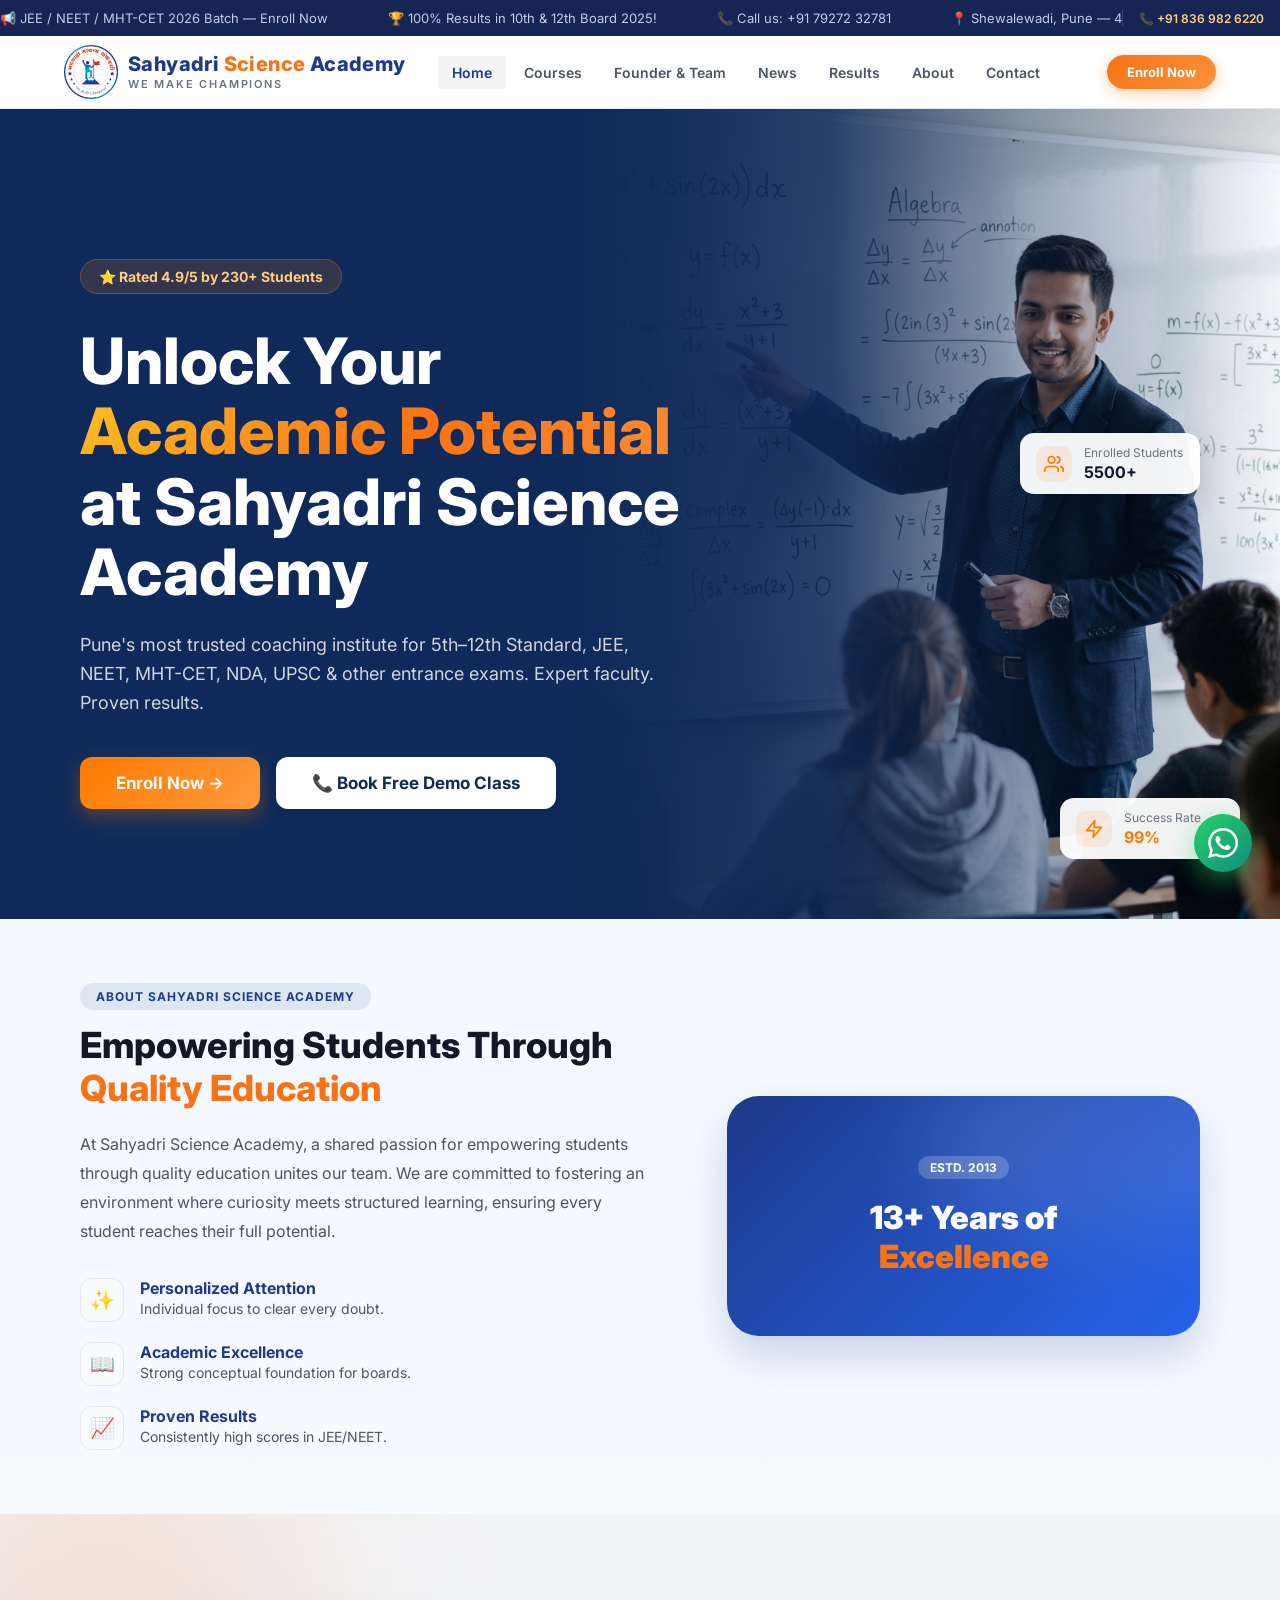
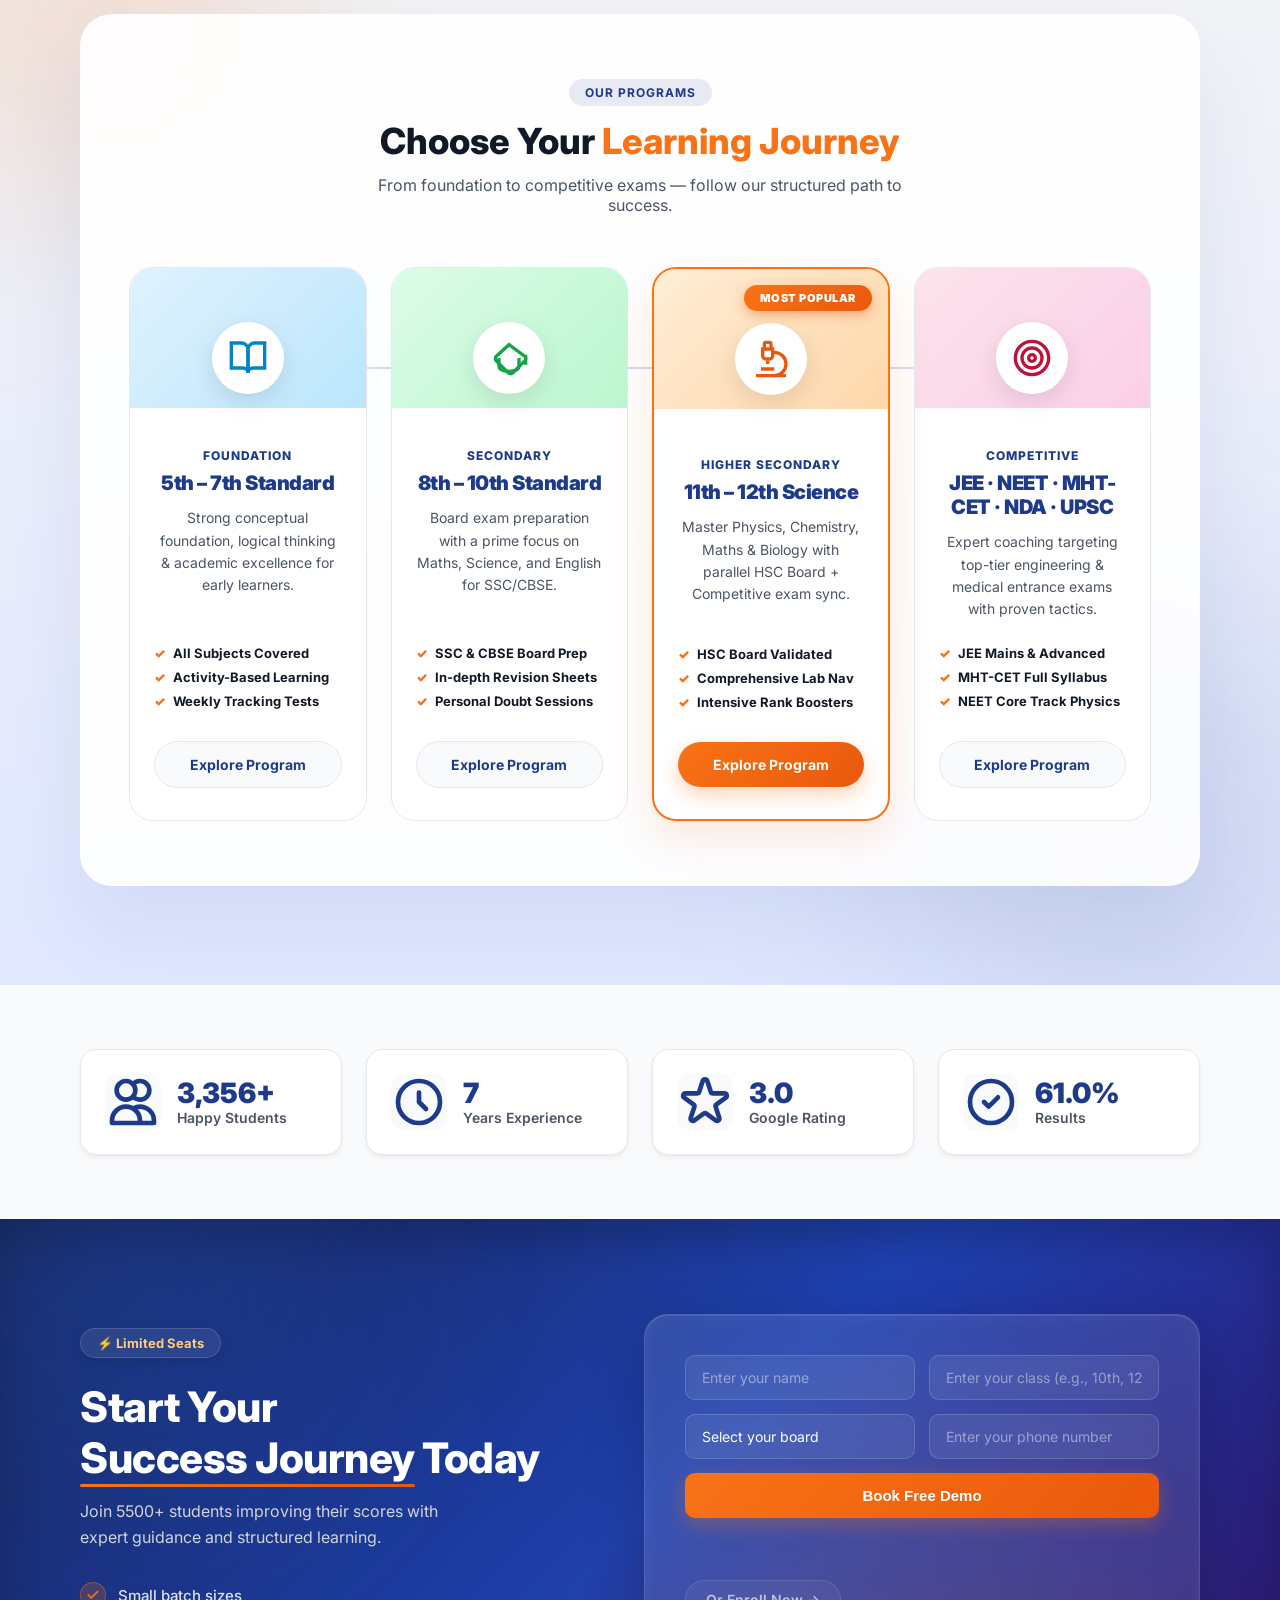
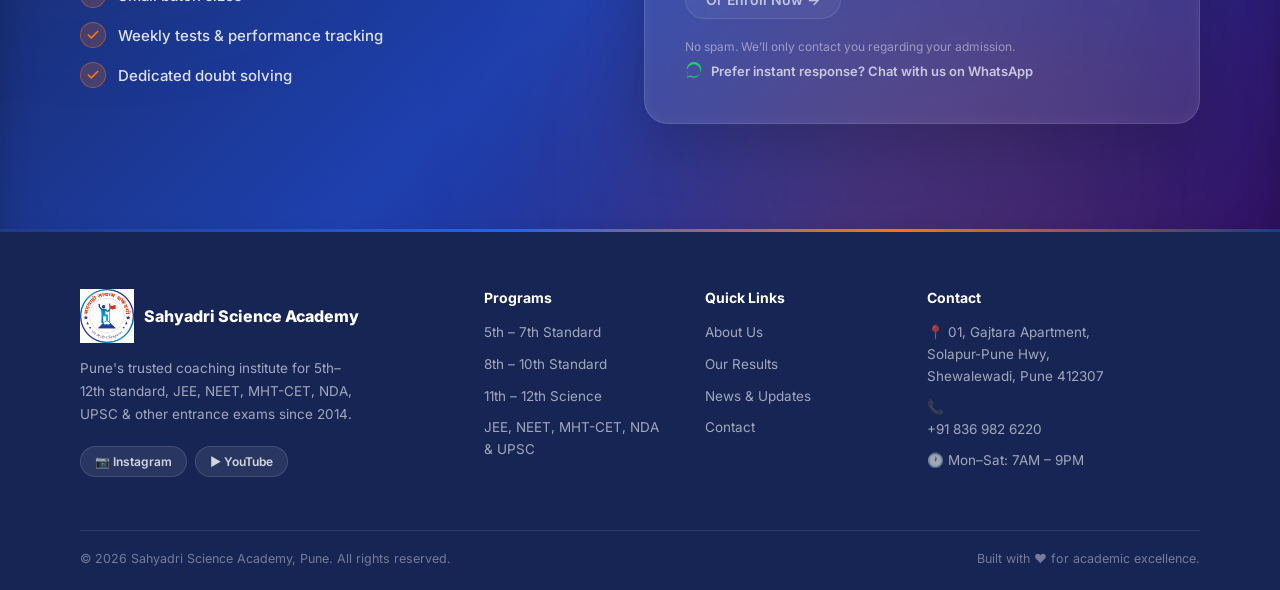
==== index.html @ 98c07fda "Add files via upload" ====
<!DOCTYPE html>
<html lang="en">

<head>
  <meta charset="UTF-8" />
  <meta name="viewport" content="width=device-width, initial-scale=1.0" />
  <title>Sahyadri Science Academy — Best Coaching in Pune | JEE, NEET, MHT-CET, NDA, UPSC</title>
  <meta name="description" content="Sahyadri Science Academy — Top-rated coaching institute in Shewalewadi & Uruli Kanchan, Pune for 5th–12th standard, JEE, NEET, MHT-CET, NDA, UPSC & other entrance exams." />
  <link rel="canonical" href="https://sahyadriscienceacademy.com/" />
  <!-- Open Graph -->
  <meta property="og:type" content="website" />
  <meta property="og:url" content="https://sahyadriscienceacademy.com/" />
  <meta property="og:title" content="Sahyadri Science Academy — Best Coaching in Pune | JEE, NEET, MHT-CET" />
  <meta property="og:description" content="Top-rated coaching institute in Pune for 5th–12th, JEE, NEET, MHT-CET, NDA & UPSC. 5500+ students mentored. 100% board results." />
  <meta property="og:image" content="https://sahyadriscienceacademy.com/assets/sahyadri-logo.png" />
  <meta property="og:site_name" content="Sahyadri Science Academy" />
  <meta property="og:locale" content="en_IN" />
  <!-- Twitter Card -->
  <meta name="twitter:card" content="summary_large_image" />
  <meta name="twitter:title" content="Sahyadri Science Academy — Best Coaching in Pune" />
  <meta name="twitter:description" content="Top-rated coaching institute in Pune for JEE, NEET, MHT-CET, NDA & UPSC. 5500+ students mentored." />
  <meta name="twitter:image" content="https://sahyadriscienceacademy.com/assets/sahyadri-logo.png" />
  <!-- Extra SEO -->
  <meta name="keywords" content="coaching classes Pune, JEE coaching Pune, NEET coaching Pune, MHT-CET coaching, science tuition Uruli Kanchan, coaching Shewalewadi, 11th 12th science coaching Pune, Sahyadri Science Academy" />
  <meta name="author" content="Sahyadri Science Academy" />
  <meta name="robots" content="index, follow" />
  <meta name="geo.region" content="IN-MH" />
  <meta name="geo.placename" content="Pune, Maharashtra" />
  <!-- Schema.org JSON-LD -->
  <script type="application/ld+json">
  {
    "@context": "https://schema.org",
    "@type": "EducationalOrganization",
    "name": "Sahyadri Science Academy",
    "alternateName": "Sahyadri Classes",
    "url": "https://sahyadriscienceacademy.com",
    "logo": "https://sahyadriscienceacademy.com/assets/sahyadri-logo.png",
    "description": "Top-rated coaching institute in Pune for 5th–12th standard, JEE, NEET, MHT-CET, NDA, UPSC and other entrance exams. Established in 2014.",
    "foundingDate": "2014",
    "slogan": "We Make Champions",
    "telephone": "+918369826220",
    "email": "info@sahyadriscienceacademy.com",
    "sameAs": [],
    "address": [
      {
        "@type": "PostalAddress",
        "streetAddress": "First Floor, Bagade Imperial, Above Axis Bank, Ashram Road Chowk, Solapur-Pune Hwy",
        "addressLocality": "Uruli Kanchan",
        "addressRegion": "Maharashtra",
        "postalCode": "412202",
        "addressCountry": "IN"
      },
      {
        "@type": "PostalAddress",
        "streetAddress": "01, Gajtara Apartment, Shewalewadi Phata, Shewalewadi Road, Royal Bay Society",
        "addressLocality": "Shewalewadi, Pune",
        "addressRegion": "Maharashtra",
        "postalCode": "412307",
        "addressCountry": "IN"
      }
    ],
    "geo": {
      "@type": "GeoCoordinates",
      "latitude": "18.48",
      "longitude": "73.96"
    },
    "openingHoursSpecification": {
      "@type": "OpeningHoursSpecification",
      "dayOfWeek": ["Monday","Tuesday","Wednesday","Thursday","Friday","Saturday"],
      "opens": "07:00",
      "closes": "21:00"
    },
    "hasOfferCatalog": {
      "@type": "OfferCatalog",
      "name": "Coaching Programs",
      "itemListElement": [
        {"@type": "Offer", "itemOffered": {"@type": "Course", "name": "JEE Coaching", "description": "IIT-JEE Mains and Advanced preparation"}},
        {"@type": "Offer", "itemOffered": {"@type": "Course", "name": "NEET Coaching", "description": "NEET-UG preparation for medical entrance"}},
        {"@type": "Offer", "itemOffered": {"@type": "Course", "name": "MHT-CET Coaching", "description": "Maharashtra CET preparation"}},
        {"@type": "Offer", "itemOffered": {"@type": "Course", "name": "Foundation (5th-10th)", "description": "School foundation and board preparation"}}
      ]
    },
    "aggregateRating": {
      "@type": "AggregateRating",
      "ratingValue": "4.9",
      "reviewCount": "230",
      "bestRating": "5"
    }
  }
  </script>
  <link rel="preconnect" href="https://fonts.googleapis.com" />
  <link rel="preconnect" href="https://fonts.gstatic.com" crossorigin />
  <link
    href="https://fonts.googleapis.com/css2?family=Inter:wght@300;400;500;600;700;800;900&family=Poppins:wght@600;700;800;900&display=swap"
    rel="stylesheet" />
  <link rel="stylesheet" href="index.css" />

</head>

<body>

  <!-- ══════════════ TOP ANNOUNCEMENT STRIP ══════════════ -->
  <div class="top-strip">
    <div class="strip-ticker">
      <div class="ticker-track" id="tickerTrack">
        <span>🎉 New Batch Starting April 2026 — Limited Seats!</span>
        <span>📢 JEE, NEET, MHT-CET, NDA, UPSC & other entrance exams — Enroll Now</span>
        <span>🏆 100% Results in 10th & 12th Board 2025!</span>
        <span>📞 Call us: +91 836 982 6220</span>
        <span>📍 Shewalewadi, Pune — 412307</span>
        <span>⭐ Rated 4.9/5 by 230+ Students & Parents</span>
        <span>🎉 New Batch Starting April 2026 — Limited Seats!</span>
        <span>📢 JEE, NEET, MHT-CET, NDA, UPSC & other entrance exams — Enroll Now</span>
        <span>🏆 100% Results in 10th & 12th Board 2025!</span>
        <span>📞 Call us: +91 836 982 6220</span>
        <span>📍 Shewalewadi, Pune — 412307</span>
        <span>⭐ Rated 4.9/5 by 230+ Students & Parents</span>
      </div>
    </div>
    <div class="strip-right">
      <a href="tel:+918369826220">📞 +91 836 982 6220</a>
    </div>
  </div>

  <!-- ══════════════ NAVBAR ══════════════ -->
  <header class="navbar" id="navbar">
    <div class="nav-container">
      <a href="index.html" class="nav-logo">
        <img src="assets/sahyadri-logo.png" alt="Sahyadri Science Academy Logo" class="logo-img" />
        <div class="logo-text">
          <span class="logo-name">Sahyadri <span class="brand-accent">Science</span> Academy</span>
          <span class="logo-tagline">WE MAKE CHAMPIONS</span>
        </div>
      </a>

      <nav class="nav-links" id="navLinks">
        <a href="index.html" class="nav-link active">Home</a>
        <a href="course.html" class="nav-link">Courses</a>
        <a href="founder.html" class="nav-link">Founder &amp; Team</a>
        <a href="news.html" class="nav-link">News</a>
        <a href="results.html" class="nav-link">Results</a>
        <a href="about.html" class="nav-link">About</a>
        <a href="contact.html" class="nav-link">Contact</a>
      </nav>

      <div class="nav-actions">
        <!-- Removed login button -->
        <a href="#" onclick="openLeadPopup(event)" class="btn-enroll-nav">Enroll Now</a>
        <button class="hamburger" id="hamburger" onclick="toggleMobileMenu()">
          <span></span><span></span><span></span>
        </button>
      </div>
    </div>
  </header>

  <main id="home">

    <!-- ══════════════ HERO SECTION ══════════════ -->
    <section class="hero" id="hero">
      <!-- Background elements removed for performance -->
      
      <!-- Blended Background Image -->
      <img src="assets/sahyadri_hero_v2.png" alt="Sahyadri Science Academy Classroom" class="hero-img-node" fetchpriority="high" />

      <div class="hero-content">
        <div class="hero-badge animate-fade-up">⭐ Rated 4.9/5 by 230+ Students</div>
        <h1 class="hero-title animate-fade-up delay-1">
          Unlock Your <span class="highlight">Academic Potential</span> at Sahyadri Science Academy
        </h1>
        <p class="hero-subtitle animate-fade-up delay-2">
          Pune's most trusted coaching institute for 5th–12th Standard, JEE, NEET, MHT-CET, NDA, UPSC & other entrance exams. Expert faculty. Proven results.
        </p>
        <div class="hero-actions animate-fade-up delay-3">
          <a href="#" onclick="openLeadPopup(event)" class="btn-primary">Enroll Now →</a>
          <a href="contact.html" class="btn-secondary">📞 Book Free Demo Class</a>
        </div>
      </div>

      <!-- Floating Stats Cards -->
      <div class="card card-top">
        <div class="icon">
          <svg xmlns="http://www.w3.org/2000/svg" width="20" height="20" viewBox="0 0 24 24" fill="none" stroke="currentColor" stroke-width="2" stroke-linecap="round" stroke-linejoin="round"><path d="M17 21v-2a4 4 0 0 0-4-4H5a4 4 0 0 0-4 4v2"></path><circle cx="9" cy="7" r="4"></circle><path d="M23 21v-2a4 4 0 0 0-3-3.87"></path><path d="M16 3.13a4 4 0 0 1 0 7.75"></path></svg>
        </div>
        <div class="card-info">
          <span class="label">Enrolled Students</span>
          <strong class="value">5500+</strong>
        </div>
      </div>
      <div class="card card-bottom">
        <div class="icon">
          <svg xmlns="http://www.w3.org/2000/svg" width="20" height="20" viewBox="0 0 24 24" fill="none" stroke="currentColor" stroke-width="2" stroke-linecap="round" stroke-linejoin="round"><polygon points="13 2 3 14 12 14 11 22 21 10 12 10 13 2"></polygon></svg>
        </div>
        <div class="card-info">
          <span class="label">Success Rate</span>
          <strong class="value highlight">99%</strong>
        </div>
      </div>
    </section>

    <!-- ══════════════ ABOUT SECTION ══════════════ -->
    <section class="section about-intro">
      <div class="container">
        <div class="about-layout">
          <div class="about-content">
            <div class="section-tag" style="background: rgba(30,58,138,0.1); color: var(--navy);">About Sahyadri Science
              Academy</div>
            <h2 class="section-title" style="text-align: left; margin: 0 0 20px;">Empowering Students Through <span
                class="highlight">Quality Education</span></h2>
            <p class="about-p">At Sahyadri Science Academy, a shared passion for empowering students through quality
              education unites our team. We are committed to fostering an environment where curiosity meets structured
              learning, ensuring every student reaches their full potential.</p>

            <div class="about-highlights-grid">
              <div class="ah-item">
                <div class="ah-icon">✨</div>
                <div class="ah-text">
                  <strong>Personalized Attention</strong>
                  <p>Individual focus to clear every doubt.</p>
                </div>
              </div>
              <div class="ah-item">
                <div class="ah-icon">📖</div>
                <div class="ah-text">
                  <strong>Academic Excellence</strong>
                  <p>Strong conceptual foundation for boards.</p>
                </div>
              </div>
              <div class="ah-item">
                <div class="ah-icon">📈</div>
                <div class="ah-text">
                  <strong>Proven Results</strong>
                  <p>Consistently high scores in JEE/NEET.</p>
                </div>
              </div>
            </div>
          </div>
          <div class="about-visual-box">
            <div class="visual-deco">
              <span class="v-tag">ESTD. 2013</span>
              <div class="v-main">13+ Years of <span>Excellence</span></div>
            </div>
          </div>
        </div>
      </div>
    </section>

    <!-- ══════════════ COURSE CATEGORIES ══════════════ -->
    <section class="section categories-section" id="courses">
      <div class="container">
        <div class="glass-container">
          <div class="section-header">
            <div class="section-tag" style="background: rgba(30,58,138,0.1); color: var(--navy);">Our Programs</div>
            <h2 class="section-title">Choose Your <span class="highlight">Learning Journey</span></h2>
            <p class="section-sub">From foundation to competitive exams — follow our structured path to success.</p>
          </div>
          <div class="categories-grid">

            <div class="cat-card animate-fade-up" id="primary">
              <div class="cat-visual cat-v-1">
                <div class="cat-icon-lg"><svg viewBox="0 0 24 24" fill="none" stroke="currentColor" stroke-width="2">
                    <path d="M2 3h6a4 4 0 0 1 4 4v14a3 3 0 0 0-3-3H2z" />
                    <path d="M22 3h-6a4 4 0 0 0-4 4v14a3 3 0 0 1 3-3h7z" />
                  </svg></div>
              </div>
              <div class="cat-content">
                <div class="cat-label">Foundation</div>
                <h3>5th – 7th Standard</h3>
                <p>Strong conceptual foundation, logical thinking & academic excellence for early learners.</p>
                <ul class="cat-highlights">
                  <li>All Subjects Covered</li>
                  <li>Activity-Based Learning</li>
                  <li>Weekly Tracking Tests</li>
                </ul>
                <a href="course.html" class="cat-btn">Explore Program</a>
              </div>
            </div>

            <div class="cat-card animate-fade-up" id="secondary" style="animation-delay: 0.1s;">
              <div class="cat-visual cat-v-2">
                <div class="cat-icon-lg"><svg viewBox="0 0 24 24" fill="none" stroke="currentColor" stroke-width="2">
                    <path
                      d="M21.42 10.922a2 2 0 0 1-.01 2.833l-7.1 7.1a2 2 0 0 1-2.827 0l-7.1-7.1a2 2 0 0 1-.01-2.833L12 4z" />
                    <path d="M22 10v6" />
                    <path d="M6 12v5c0 2 2 3 6 3s6-1 6-3v-5" />
                  </svg></div>
              </div>
              <div class="cat-content">
                <div class="cat-label">Secondary</div>
                <h3>8th – 10th Standard</h3>
                <p>Board exam preparation with a prime focus on Maths, Science, and English for SSC/CBSE.</p>
                <ul class="cat-highlights">
                  <li>SSC & CBSE Board Prep</li>
                  <li>In-depth Revision Sheets</li>
                  <li>Personal Doubt Sessions</li>
                </ul>
                <a href="course.html" class="cat-btn">Explore Program</a>
              </div>
            </div>

            <div class="cat-card featured animate-fade-up" id="hsc" style="animation-delay: 0.2s;">
              <div class="cat-popular-badge">Most Popular</div>
              <div class="cat-visual cat-v-3">
                <div class="cat-icon-lg"><svg viewBox="0 0 24 24" fill="none" stroke="currentColor" stroke-width="2">
                    <path d="M6 18h8" />
                    <path d="M3 22h18" />
                    <path d="M14 22a7 7 0 1 0 0-14h-1" />
                    <path d="M9 14h2" />
                    <path d="M9 12a2 2 0 0 1-2-2V6h6v4a2 2 0 0 1-2 2Z" />
                    <path d="M12 6V3a1 1 0 0 0-1-1H9a1 1 0 0 0-1 1v3" />
                  </svg></div>
              </div>
              <div class="cat-content">
                <div class="cat-label">Higher Secondary</div>
                <h3>11th – 12th Science</h3>
                <p>Master Physics, Chemistry, Maths & Biology with parallel HSC Board + Competitive exam sync.</p>
                <ul class="cat-highlights">
                  <li>HSC Board Validated</li>
                  <li>Comprehensive Lab Nav</li>
                  <li>Intensive Rank Boosters</li>
                </ul>
                <a href="course.html" class="cat-btn">Explore Program</a>
              </div>
            </div>

            <div class="cat-card competitive animate-fade-up" id="competitive" style="animation-delay: 0.3s;">
              <div class="cat-visual cat-v-4">
                <div class="cat-icon-lg"><svg viewBox="0 0 24 24" fill="none" stroke="currentColor" stroke-width="2">
                    <circle cx="12" cy="12" r="10" />
                    <circle cx="12" cy="12" r="6" />
                    <circle cx="12" cy="12" r="2" />
                  </svg></div>
              </div>
              <div class="cat-content">
                <div class="cat-label">Competitive</div>
                <h3>JEE · NEET · MHT-CET · NDA · UPSC</h3>
                <p>Expert coaching targeting top-tier engineering & medical entrance exams with proven tactics.</p>
                <ul class="cat-highlights">
                  <li>JEE Mains & Advanced</li>
                  <li>MHT-CET Full Syllabus</li>
                  <li>NEET Core Track Physics</li>
                </ul>
                <a href="course.html" class="cat-btn">Explore Program</a>
              </div>
            </div>

          </div>
        </div>
      </div>
    </section>

    <!-- ══════════════ STATS BANNER ══════════════ -->
    <section class="stats-banner section">
      <div class="container">
        <div class="stats-grid">
          <div class="stat-card">
            <div class="stat-icon"><svg class="w-8 h-8" fill="none" stroke="currentColor" viewBox="0 0 24 24"
                xmlns="http://www.w3.org/2000/svg">
                <path stroke-linecap="round" stroke-linejoin="round" stroke-width="2"
                  d="M12 4.354a4 4 0 110 5.292M15 21H3v-1a6 6 0 0112 0v1zm0 0h6v-1a6 6 0 00-9-5.197M13 7a4 4 0 11-8 0 4 4 0 018 0z">
                </path>
              </svg></div>
            <div class="stat-info">
              <div class="stat-num" data-target="5500" data-suffix="+">5,500+</div>
              <div class="stat-lbl">Happy Students</div>
            </div>
          </div>
          <div class="stat-card">
            <div class="stat-icon"><svg class="w-8 h-8" fill="none" stroke="currentColor" viewBox="0 0 24 24"
                xmlns="http://www.w3.org/2000/svg">
                <path stroke-linecap="round" stroke-linejoin="round" stroke-width="2"
                  d="M12 8v4l3 3m6-3a9 9 0 11-18 0 9 9 0 0118 0z"></path>
              </svg></div>
            <div class="stat-info">
              <div class="stat-num" data-target="13">13</div>
              <div class="stat-lbl">Years Experience</div>
            </div>
          </div>
          <div class="stat-card">
            <div class="stat-icon"><svg class="w-8 h-8" fill="none" stroke="currentColor" viewBox="0 0 24 24"
                xmlns="http://www.w3.org/2000/svg">
                <path stroke-linecap="round" stroke-linejoin="round" stroke-width="2"
                  d="M11.049 2.927c.3-.921 1.603-.921 1.902 0l1.519 4.674a1 1 0 00.95.69h4.915c.969 0 1.371 1.24.588 1.81l-3.976 2.888a1 1 0 00-.363 1.118l1.518 4.674c.3.922-.755 1.688-1.538 1.118l-3.976-2.888a1 1 0 00-1.176 0l-3.976 2.888c-.783.57-1.838-.197-1.538-1.118l1.518-4.674a1 1 0 00-.363-1.118l-3.976-2.888c-.784-.57-.38-1.81.588-1.81h4.914a1 1 0 00.951-.69l1.519-4.674z">
                </path>
              </svg></div>
            <div class="stat-info">
              <div class="stat-num" data-target="4.9">4.9</div>
              <div class="stat-lbl">Google Rating</div>
            </div>
          </div>
          <div class="stat-card">
            <div class="stat-icon"><svg class="w-8 h-8" fill="none" stroke="currentColor" viewBox="0 0 24 24"
                xmlns="http://www.w3.org/2000/svg">
                <path stroke-linecap="round" stroke-linejoin="round" stroke-width="2"
                  d="M9 12l2 2 4-4m6 2a9 9 0 11-18 0 9 9 0 0118 0z"></path>
              </svg></div>
            <div class="stat-info">
              <div class="stat-num" data-target="99.9" data-suffix="%">99.9%</div>
              <div class="stat-lbl">Results</div>
            </div>
          </div>
        </div>
      </div>
    </section>






    <!-- ══════ FINAL CTA ══════ -->
    <section class="cta-section" id="cta-enroll">
      <div class="cta-blobs">
        <div class="cta-blob cta-blob-1"></div>
        <div class="cta-blob cta-blob-2"></div>
      </div>
      <div class="cta-noise"></div>
      <div class="container">
        <div class="cta-split">

          <!-- LEFT COLUMN -->
          <div class="cta-left">
            <div class="cta-urgency">⚡ Limited Seats </div>
            <h2 class="cta-title">Start Your <span class="signature-underline">Success Journey</span> Today</h2>
            <p class="cta-sub">Join 5500+ students improving their scores with expert guidance and structured learning.
            </p>

            <ul class="cta-bullets">
              <li>
                <div class="cta-bullet-icon">
                  <svg viewBox="0 0 24 24" fill="none" stroke="currentColor" stroke-width="3" stroke-linecap="round"
                    stroke-linejoin="round">
                    <polyline points="20 6 9 17 4 12"></polyline>
                  </svg>
                </div>
                Small batch sizes
              </li>
              <li>
                <div class="cta-bullet-icon">
                  <svg viewBox="0 0 24 24" fill="none" stroke="currentColor" stroke-width="3" stroke-linecap="round"
                    stroke-linejoin="round">
                    <polyline points="20 6 9 17 4 12"></polyline>
                  </svg>
                </div>
                Weekly tests & performance tracking
              </li>
              <li>
                <div class="cta-bullet-icon">
                  <svg viewBox="0 0 24 24" fill="none" stroke="currentColor" stroke-width="3" stroke-linecap="round"
                    stroke-linejoin="round">
                    <polyline points="20 6 9 17 4 12"></polyline>
                  </svg>
                </div>
                Dedicated doubt solving
              </li>
            </ul>
          </div>

          <!-- RIGHT COLUMN -->
          <div class="cta-right">
            <div class="cta-form-card">
              <form class="cta-form" id="ctaForm">
                <div class="cta-form-grid">
                  <input type="text" id="ctaName" class="cta-input" placeholder="Enter your name" required />
                  <input type="text" id="ctaClass" class="cta-input" placeholder="Enter your class (e.g., 10th, 12th)"
                    required />
                  <select id="ctaBoard" class="cta-input cta-select" required>
                    <option value="" disabled selected>Select your board</option>
                    <option value="SSC">SSC (State Board)</option>
                    <option value="CBSE">CBSE</option>
                    <option value="ICSE">ICSE</option>
                    <option value="HSC">HSC (State Board)</option>
                    <option value="Other">Other</option>
                  </select>
                  <input type="tel" id="ctaPhone" class="cta-input" placeholder="Enter your phone number" pattern="[0-9]{10}" maxlength="10" minlength="10" oninput="this.value = this.value.replace(/[^0-9]/g, '')" required />
                  <button type="submit" class="cta-btn">Book Free Demo</button>
                  <div id="ctaMessage" class="popup-message" style="grid-column: 1 / -1;"></div>
                </div>
              </form>

              <div class="cta-secondary">
                <a href="#" onclick="openLeadPopup(event)" class="btn-enroll-alt">Or Enroll Now &rarr;</a>
              </div>

              <div class="cta-trust">
                <p>No spam. We’ll only contact you regarding your admission.</p>
                <a href="https://wa.me/918369826220" target="_blank" rel="noopener" class="cta-wa">
                  <svg fill="currentColor" viewBox="0 0 24 24">
                    <path
                      d="M12.031 21.053c-1.636 0-3.237-.436-4.636-1.264l-5.15 1.348 1.38-5.016A8.995 8.995 0 1112.03 21.053zM7.228 18.06c1.464.869 3.125 1.328 4.803 1.328 5.333 0 9.67-4.337 9.67-9.67S17.364.048 12.031.048c-5.334 0-9.67 4.337-9.67 9.67 0 1.748.483 3.467 1.398 4.97L2.4 19.6l4.828-1.54z">
                    </path>
                  </svg>
                  Prefer instant response? Chat with us on WhatsApp
                </a>
              </div>
            </div>
          </div>

        </div>
      </div>
    </section>

  </main>

  <!-- ══════════════ FOOTER ══════════════ -->
  <footer class="footer">
    <div class="container">
      <div class="footer-grid">
        <div class="footer-brand">
          <div class="footer-logo">
            <img src="assets/sahyadri-logo.png" alt="Sahyadri Science Academy Logo" class="logo-img" />
            <span>Sahyadri Science Academy</span>
          </div>
          <p>Pune's trusted coaching institute for 5th–12th standard, JEE, NEET, MHT-CET, NDA, UPSC & other entrance
            exams since 2014.</p>
          <div class="social-links">
            <a href="https://www.instagram.com/sahyadri_science_academy_pune?utm_source=qr&igsh=MWV1azR0dThqZ2Rndw==" target="_blank" rel="noopener noreferrer" class="social-btn">📷 Instagram</a>
            <a href="https://youtube.com/@sahyadriclasses?si=gIN96G35bPlXyXGb" target="_blank" rel="noopener noreferrer" class="social-btn">▶️ YouTube</a>
          </div>
        </div>
        <div class="footer-col">
          <h4>Programs</h4>
          <a href="#primary">5th – 7th Standard</a>
          <a href="#secondary">8th – 10th Standard</a>
          <a href="#hsc">11th – 12th Science</a>
          <a href="#competitive">JEE, NEET, MHT-CET, NDA & UPSC</a>
        </div>
        <div class="footer-col">
          <h4>Quick Links</h4>
          <a href="about.html">About Us</a>
          <a href="results.html">Our Results</a>
          <a href="news.html">News & Updates</a>
          <a href="contact.html">Contact</a>
        </div>
        <div class="footer-col">
          <h4>Contact</h4>
          <p>📍 01, Gajtara Apartment,<br />Solapur-Pune Hwy,<br />Shewalewadi, Pune 412307</p>
          <p>📞 <a href="tel:+918369826220">+91 836 982 6220</a></p>
          <p>🕐 Mon–Sat: 7AM – 9PM</p>
        </div>
      </div>
      <div class="footer-bottom">
        <p>© 2026 Sahyadri Science Academy, Pune. All rights reserved.</p>
        <p>Built with ❤️ for academic excellence.</p>
      </div>
    </div>
  </footer>

  <script src="js/main.js"></script>

</body>

</html>
---- index.css ----
/* ════════════════════════════════════════════════
   SAHYADRI CLASSES — MAIN WEBSITE
   index.css — Full Design System
════════════════════════════════════════════════ */

*,
*::before,
*::after {
  box-sizing: border-box;
  margin: 0;
  padding: 0;
}

:root {
  --navy: #1E3A8A;
  --navy-dark: #172554;
  --navy-mid: #1E40AF;
  --blue: #2563EB;
  --blue-light: #3B82F6;
  --orange: #F97316;
  --orange-light: #FB923C;
  --orange-pale: #FFEDD5;
  --white: #ffffff;
  --off-white: #F9FAFB;
  --gray-light: #F3F4F6;
  --gray: #9CA3AF;
  --text: #111827;
  --text-muted: #4B5563;
  --border: #E5E7EB;
  --shadow-premium: 0 20px 50px -12px rgba(30, 58, 138, 0.08);
  --shadow-premium-lg: 0 40px 80px -20px rgba(30, 58, 138, 0.12);
  --radius-lg: 24px;
  --nav-h: 72px;
}

html, body {
  overflow-x: hidden;
  max-width: 100%;
  width: 100%;
  margin: 0;
  padding: 0;
}

html {
  scroll-behavior: smooth;
}

body {
  font-family: 'Inter', sans-serif;
  color: var(--text);
  background: linear-gradient(180deg, #F0F7FF 0%, #FFFFFF 100%);
  position: relative;
}

/* Background pattern removed for performance */

img {
  max-width: 100%;
}

a {
  text-decoration: none;
  color: inherit;
}

::-webkit-scrollbar {
  width: 6px;
}

::-webkit-scrollbar-track {
  background: var(--off-white);
}

::-webkit-scrollbar-thumb {
  background: var(--blue-light);
  border-radius: 99px;
}

/* ── CONTAINER ── */
.container {
  max-width: 1152px;
  margin: 0 auto;
  padding: 0 16px;
}

/* ── SECTIONS ── */
.section {
  padding: 64px 0;
  contain: paint; /* Isolate rendering for better scroll performance */
}

.section-header {
  text-align: center;
  margin-bottom: 52px;
}

.section-tag {
  display: inline-block;
  background: var(--orange-pale);
  color: var(--orange);
  font-size: 12px;
  font-weight: 700;
  letter-spacing: 1px;
  text-transform: uppercase;
  padding: 6px 16px;
  border-radius: 99px;
  margin-bottom: 14px;
}

.section-title {
  font-family: 'Inter', sans-serif;
  font-size: clamp(28px, 4vw, 36px);
  font-weight: 800;
  line-height: 1.2;
  color: var(--text);
  margin-bottom: 12px;
}

.section-sub {
  font-size: 16px;
  color: var(--text-muted);
  max-width: 560px;
  margin: 0 auto;
}

.highlight {
  color: var(--orange);
}

/* ── PREMIUM BACKGROUND UTILITIES ── */
.bg-hero {
  background: linear-gradient(135deg, #F0F7FF 0%, #FFFFFF 100%);
  position: relative;
  overflow: hidden;
}

.bg-white {
  background: var(--white);
}

.bg-grey {
  background: #f8fafc;
}

.bg-premium {
  background: linear-gradient(180deg, rgba(240, 247, 255, 0.5) 0%, #FFFFFF 100%);
}

.premium-card {
  background: var(--white);
  border-radius: var(--radius-lg);
  box-shadow: var(--shadow-premium);
  border: 1px solid rgba(0, 0, 0, 0.03);
  transition: all 0.4s cubic-bezier(0.165, 0.84, 0.44, 1);
}

.premium-card:hover {
  transform: translateY(-8px);
  box-shadow: var(--shadow-premium-lg);
  border-color: rgba(37, 99, 235, 0.1);
}

.abstract-blob {
  position: absolute;
  border-radius: 50%;
  filter: blur(80px);
  z-index: -1;
  opacity: 0.15;
}

/* ── BUTTONS ── */
.btn-primary {
  display: inline-flex;
  align-items: center;
  justify-content: center;
  background: var(--navy);
  color: var(--white);
  padding: 12px 24px;
  border-radius: 8px;
  font-weight: 600;
  font-size: 16px;
  transition: all 0.3s;
  box-shadow: var(--shadow-sm);
}

.btn-primary:hover {
  transform: translateY(-2px);
  box-shadow: var(--shadow-md);
  background: var(--navy-mid);
}

.btn-secondary {
  display: inline-flex;
  align-items: center;
  justify-content: center;
  background: var(--white);
  color: var(--navy);
  padding: 12px 24px;
  border: 1px solid var(--border);
  border-radius: 8px;
  font-weight: 600;
  font-size: 16px;
  transition: all 0.3s;
  box-shadow: var(--shadow-sm);
}

.btn-secondary:hover {
  background: var(--gray-light);
  transform: translateY(-2px);
  box-shadow: var(--shadow-md);
}

.center-btn {
  text-align: center;
  margin-top: 40px;
}

/* ════════════════════════════════════════════════
   TOP STRIP
════════════════════════════════════════════════ */
.top-strip {
  background: var(--navy-dark);
  color: #c5cae9;
  font-size: 13px;
  height: 36px;
  display: flex;
  align-items: center;
  overflow: hidden;
  position: relative;
}

.strip-ticker {
  flex: 1;
  overflow: hidden;
}

.ticker-track {
  display: inline-flex;
  gap: 60px;
  white-space: nowrap;
  animation: ticker 30s linear infinite;
  will-change: transform;
}

@keyframes ticker {
  0% { transform: translate3d(0, 0, 0); }
  100% { transform: translate3d(-50%, 0, 0); }
}

.strip-right {
  flex-shrink: 0;
  padding: 0 16px;
  border-left: 1px solid rgba(255, 255, 255, 0.15);
}

.strip-right a {
  color: #ffcc80;
  font-weight: 600;
  font-size: 12px;
}

/* ════════════════════════════════════════════════
   NAVBAR
════════════════════════════════════════════════ */
.navbar {
  position: sticky;
  top: 0;
  z-index: 999;
  background: var(--white);
  box-shadow: var(--shadow-sm);
  border-bottom: 1px solid var(--border);
  transition: all 0.3s;
}

.navbar.scrolled {
  box-shadow: var(--shadow-md);
  background: rgba(255, 255, 255, 0.98);
}

.nav-container {
  max-width: 1200px;
  margin: 0 auto;
  padding: 0 24px;
  height: var(--nav-h);
  display: flex;
  align-items: center;
  gap: 32px;
}

.nav-logo {
  display: flex;
  align-items: center;
  gap: 10px;
  flex-shrink: 0;
  transition: all 0.25s ease;
}

.nav-logo:hover {
  opacity: 0.95;
  transform: translateY(-1px);
}

.logo-img {
  height: 54px;
  width: auto;
  object-fit: contain;
}

.logo-mark {
  width: 44px;
  height: 44px;
  border-radius: 12px;
  background: linear-gradient(135deg, var(--navy), var(--blue));
  color: white;
  font-weight: 900;
  font-size: 16px;
  display: flex;
  align-items: center;
  justify-content: center;
  box-shadow: 0 4px 12px rgba(26, 35, 126, 0.3);
}

.logo-text {
  display: flex;
  flex-direction: column;
  justify-content: center;
}

.logo-name {
  display: block;
  font-weight: 800;
  font-size: 20px;
  color: var(--navy);
  line-height: 1.1;
  letter-spacing: 0.4px;
}

.brand-accent {
  color: var(--orange);
}

.logo-tagline {
  display: block;
  font-size: 11px;
  color: #6B7280;
  font-weight: 600;
  text-transform: uppercase;
  letter-spacing: 1.8px;
  margin-top: 2px;
}

@media (max-width: 768px) {
  .logo-name {
    font-size: 17px;
    letter-spacing: 0.2px;
  }

  .logo-tagline {
    font-size: 9.5px;
    letter-spacing: 1.2px;
    margin-top: 1px;
  }

  .logo-img {
    height: 46px;
  }
}

.nav-links {
  display: flex;
  align-items: center;
  gap: 4px;
  flex: 1;
}

.nav-link {
  padding: 8px 14px;
  border-radius: var(--radius-sm);
  font-size: 14px;
  font-weight: 600;
  color: var(--text-muted);
  transition: all 0.2s;
  white-space: nowrap;
}

.nav-link:hover,
.nav-link.active {
  color: var(--navy);
  background: var(--gray-light);
}

.nav-dropdown {
  position: relative;
}

.dropdown-menu {
  position: absolute;
  top: 100%;
  left: 0;
  background: var(--white);
  border: 1px solid var(--border);
  border-radius: var(--radius);
  padding: 8px;
  min-width: 220px;
  box-shadow: var(--shadow-lg);
  opacity: 0;
  visibility: hidden;
  transform: translateY(-8px);
  transition: all 0.25s;
  z-index: 100;
}

.nav-dropdown:hover .dropdown-menu {
  opacity: 1;
  visibility: visible;
  transform: translateY(0);
}

.dropdown-menu a {
  display: block;
  padding: 10px 14px;
  border-radius: var(--radius-sm);
  font-size: 14px;
  color: var(--text);
  font-weight: 500;
  transition: all 0.15s;
}

.dropdown-menu a:hover {
  background: var(--gray-light);
  color: var(--navy);
}

.nav-actions {
  display: flex;
  align-items: center;
  gap: 10px;
  flex-shrink: 0;
}

.btn-login-nav {
  padding: 8px 18px;
  border: 2px solid var(--navy);
  border-radius: 99px;
  font-size: 13px;
  font-weight: 700;
  color: var(--navy);
  transition: all 0.2s;
}

.btn-login-nav:hover {
  background: var(--navy);
  color: white;
}

.btn-enroll-nav {
  padding: 9px 20px;
  background: linear-gradient(135deg, var(--orange), var(--orange-light));
  color: white;
  border-radius: 99px;
  font-size: 13px;
  font-weight: 700;
  box-shadow: 0 4px 14px rgba(255, 111, 0, 0.35);
  transition: all 0.2s;
  display: inline-flex;
  align-items: center;
  justify-content: center;
}

@media (max-width: 768px) {
  .btn-enroll-nav {
    display: none;
  }
}

.btn-enroll-nav:hover {
  transform: translateY(-1px);
  box-shadow: 0 6px 20px rgba(255, 111, 0, 0.5);
}

.hamburger {
  display: none;
  flex-direction: column;
  gap: 5px;
  background: none;
  border: none;
  cursor: pointer;
  padding: 4px;
}

.hamburger span {
  width: 22px;
  height: 2px;
  background: var(--navy);
  border-radius: 2px;
  transition: all 0.3s;
}

/* ════════════════════════════════════════════════
   HERO
════════════════════════════════════════════════ */
/* ════════════════════════════════════════════════
   HERO REDESIGN (SaaS Blended Layout)
════════════════════════════════════════════════ */
.hero {
  min-height: 90vh;
  background: #0f2a5a;
  display: flex;
  align-items: center;
  position: relative;
  overflow: hidden;
  padding: 120px 0 80px;
}

.hero::before {
  content: "";
  position: absolute;
  inset: 0;
  background: linear-gradient(
    90deg,
    #0f2a5a 0%,
    #0f2a5a 45%,
    rgba(15, 42, 90, 0.85) 65%,
    rgba(15, 42, 90, 0.4) 80%,
    transparent 100%
  );
  z-index: 1;
}

.hero-img-node {
  position: absolute;
  right: 0;
  top: 0;
  height: 100%;
  width: 60%;
  object-fit: cover;
  z-index: 0;
}

.hero-content {
  position: relative;
  z-index: 2;
  max-width: 750px;
  padding-left: 80px;
  color: white;
}

.hero-badge {
  display: inline-flex;
  align-items: center;
  gap: 8px;
  background: rgba(255, 122, 0, 0.15);
  border: 1px solid rgba(255, 122, 0, 0.3);
  color: #ffcc80;
  padding: 8px 18px;
  border-radius: 99px;
  font-size: 14px;
  font-weight: 700;
  margin-bottom: 32px;
}

.hero-title {
  font-family: 'Inter', sans-serif;
  font-size: clamp(32px, 6vw, 64px);
  font-weight: 800;
  line-height: 1.1;
  margin-bottom: 24px;
  will-change: transform, opacity;
}

.hero-title .highlight {
  color: #FF7A00;
  display: inline-block;
}

.hero-subtitle {
  font-size: 18px;
  line-height: 1.6;
  color: rgba(255, 255, 255, 0.8);
  margin-bottom: 40px;
  max-width: 600px;
  font-weight: 400;
}

.hero-actions {
  display: flex;
  gap: 16px;
  flex-wrap: wrap;
}

.hero-actions .btn-primary {
  background: linear-gradient(135deg, #ff7a00, #ff9a3d);
  color: white;
  padding: 16px 36px;
  border-radius: 12px;
  font-weight: 700;
  font-size: 17px;
  box-shadow: 0 8px 20px rgba(255, 122, 0, 0.3);
  border: none;
}

.hero-actions .btn-secondary {
  background: white;
  color: #0f2a5a;
  padding: 16px 36px;
  border-radius: 12px;
  font-weight: 700;
  font-size: 17px;
  box-shadow: 0 4px 12px rgba(0, 0, 0, 0.1);
  border: none;
}

/* Floating Stats Cards */
.card {
  position: absolute;
  display: flex;
  align-items: center;
  gap: 12px;
  background: rgba(255, 255, 255, 0.95);
  padding: 12px 16px;
  border-radius: 14px;
  box-shadow: 0 10px 30px rgba(0, 0, 0, 0.15);
  min-width: 180px;
  z-index: 3;
  animation: floatUp 0.6s ease forwards;
}

.card:hover {
  transform: translateY(-5px);
  transition: 0.3s ease;
}

.card-top {
  right: 80px;
  top: 40%;
  transform: translateY(-50%);
}

.card-bottom {
  right: 40px;
  bottom: 60px;
}

.icon {
  width: 36px;
  height: 36px;
  border-radius: 10px;
  display: flex;
  align-items: center;
  justify-content: center;
  background: rgba(255, 122, 0, 0.1);
  color: #ff7a00;
  font-size: 16px;
}

.label {
  display: block;
  font-size: 12px;
  color: #6b7280;
  margin-bottom: 2px;
}

.value {
  display: block;
  font-size: 16px;
  font-weight: 700;
  color: #111827;
}

.value.highlight {
  color: #ff7a00;
}

@keyframes floatUp {
  from {
    opacity: 0;
    transform: translateY(20px);
  }
  to {
    opacity: 1;
    transform: translateY(0);
  }
}

/* Background Shapes (Optional tweak) */
.hero-bg-shapes {
  opacity: 0.5;
}

/* Responsive Fixes */
@media (max-width: 1024px) {
  .hero-content {
    padding-left: 40px;
    max-width: 650px;
  }
  .card-top { right: 40px; }
  .card-bottom { right: 80px; }
}

@media (max-width: 768px) {
  .hero {
    min-height: auto;
    flex-direction: column;
    padding: 100px 20px 60px;
    text-align: center;
  }

  .hero::before {
    background: linear-gradient(
      180deg,
      #0f2a5a 0%,
      #0f2a5a 70%,
      rgba(15, 42, 90, 0.9) 100%
    );
  }

  .hero-img-node {
    position: relative;
    width: 100%;
    height: 300px;
    margin-top: 0;
    margin-bottom: 30px;
    border-radius: 20px;
    order: 1;
  }

  .hero-content {
    padding-left: 0;
    max-width: 100%;
    order: 2;
  }

  .hero-title {
    font-size: 36px;
  }

  .hero-actions {
    justify-content: center;
  }

  .card-top, .card-bottom {
    position: relative;
    right: auto;
    top: auto;
    bottom: auto;
    transform: none;
    margin: 15px auto;
    width: fit-content;
    box-shadow: 0 4px 15px rgba(0,0,0,0.08);
    order: 3;
    animation: floatUp 0.6s ease-out both;
  }

  .card-top { margin-top: 30px; }
}


/* ════════════════════════════════════════════════
   ABOUT INTRO (Homepage)
════════════════════════════════════════════════ */
.about-layout {
  display: grid;
  grid-template-columns: 1.2fr 1fr;
  gap: 80px;
  align-items: center;
}

.about-p {
  font-size: 16px;
  color: var(--text-muted);
  line-height: 1.8;
  margin-bottom: 32px;
}

.about-highlights-grid {
  display: grid;
  grid-template-columns: 1fr;
  gap: 20px;
}

.ah-item {
  display: flex;
  gap: 16px;
  align-items: flex-start;
}

.ah-icon {
  width: 44px;
  height: 44px;
  background: var(--off-white);
  border-radius: 12px;
  display: flex;
  align-items: center;
  justify-content: center;
  font-size: 20px;
  flex-shrink: 0;
  border: 1px solid var(--border);
}

.ah-text strong {
  display: block;
  font-size: 16px;
  color: var(--navy);
  margin-bottom: 2px;
}

.ah-text p {
  font-size: 14px;
  color: var(--text-muted);
}

.about-visual-box {
  background: linear-gradient(135deg, var(--navy), var(--blue));
  padding: 60px;
  border-radius: 32px;
  color: white;
  text-align: center;
  position: relative;
  overflow: hidden;
  box-shadow: 0 20px 40px rgba(30, 58, 138, 0.2);
}

.about-visual-box::before {
  content: '';
  position: absolute;
  top: -20%;
  right: -20%;
  width: 80%;
  height: 80%;
  background: rgba(255, 255, 255, 0.1);
  border-radius: 50%;
  filter: blur(40px);
}

.v-tag {
  display: inline-block;
  background: rgba(255, 255, 255, 0.2);
  padding: 4px 12px;
  border-radius: 99px;
  font-size: 12px;
  font-weight: 700;
  margin-bottom: 20px;
}

.v-main {
  font-size: clamp(24px, 3vw, 32px);
  font-weight: 900;
  line-height: 1.2;
}

.v-main span {
  color: var(--orange);
}

@media (max-width: 992px) {
  .about-layout {
    grid-template-columns: 1fr;
    text-align: center;
    gap: 48px;
  }
  .about-visual-box {
    padding: 40px;
    max-width: 500px;
    margin: 0 auto;
  }
}

/* ════════════════════════════════════════════════
   PROGRAM CATEGORIES (Choose Your Batch)
════════════════════════════════════════════════ */
.categories-section {
  position: relative;
  background: linear-gradient(180deg, var(--gray-light) 0%, #e0e7ff 100%);
  padding: 100px 0;
  overflow: hidden;
}

.categories-section::before {
  content: '';
  position: absolute;
  top: -100px;
  left: -100px;
  width: 400px;
  height: 400px;
  background: rgba(249, 115, 22, 0.15);
  filter: blur(100px);
  border-radius: 50%;
}

.categories-section::after {
  content: '';
  position: absolute;
  bottom: -100px;
  right: -100px;
  width: 500px;
  height: 500px;
  background: rgba(30, 58, 138, 0.1);
  filter: blur(120px);
  border-radius: 50%;
}

.glass-container {
  position: relative;
  z-index: 10;
  background: rgba(255, 255, 255, 0.9);
  border: 1px solid rgba(255, 255, 255, 0.5);
  border-radius: 32px;
  padding: 64px 48px;
  box-shadow: 0 40px 80px rgba(30, 58, 138, 0.08);
}

.categories-grid {
  display: grid;
  grid-template-columns: repeat(4, 1fr);
  gap: 24px;
  position: relative;
  margin-top: 48px;
}

.categories-grid::before {
  content: '';
  position: absolute;
  top: 100px;
  left: 10%;
  right: 10%;
  height: 2px;
  background: linear-gradient(90deg, transparent, rgba(30, 58, 138, 0.2) 20%, rgba(30, 58, 138, 0.2) 80%, transparent);
  z-index: 0;
}

.cat-card {
  position: relative;
  z-index: 1;
  background: white;
  border-radius: 24px;
  overflow: hidden;
  box-shadow: var(--shadow-sm);
  border: 1px solid var(--border);
  display: flex;
  flex-direction: column;
  transition: all 0.4s cubic-bezier(0.16, 1, 0.3, 1);
}

.cat-card:hover {
  transform: translateY(-12px);
  box-shadow: 0 24px 48px rgba(30, 58, 138, 0.12);
  border-color: rgba(30, 58, 138, 0.15);
}

.cat-visual {
  height: 140px;
  width: 100%;
  position: relative;
  display: flex;
  align-items: center;
  justify-content: center;
}

.cat-v-1 {
  background: linear-gradient(135deg, #e0f2fe, #bae6fd);
  color: #0284c7;
}

.cat-v-2 {
  background: linear-gradient(135deg, #dcfce7, #bbf7d0);
  color: #16a34a;
}

.cat-v-3 {
  background: linear-gradient(135deg, #ffedd5, #fed7aa);
  color: #ea580c;
}

.cat-v-4 {
  background: linear-gradient(135deg, #fce4ec, #fbcfe8);
  color: #be123c;
}

.cat-icon-lg {
  font-size: 40px;
  background: white;
  width: 72px;
  height: 72px;
  display: flex;
  align-items: center;
  justify-content: center;
  border-radius: 50%;
  box-shadow: 0 8px 24px rgba(0, 0, 0, 0.1);
  transform: translateY(20px);
}

.cat-icon-lg svg {
  width: 40px;
  height: 40px;
}

.cat-content {
  padding: 40px 24px 32px 24px;
  display: flex;
  flex-direction: column;
  flex: 1;
  text-align: center;
}

.cat-label {
  font-size: 12px;
  font-weight: 800;
  color: var(--navy);
  text-transform: uppercase;
  letter-spacing: 1px;
  margin-bottom: 8px;
}

.cat-card h3 {
  font-size: 20px;
  font-weight: 900;
  color: var(--navy);
  margin-bottom: 12px;
  letter-spacing: -0.5px;
}

.cat-card p {
  font-size: 14px;
  color: var(--text-muted);
  line-height: 1.6;
  margin-bottom: 24px;
  flex: 1;
}

.cat-highlights {
  list-style: none;
  margin: 0 0 24px 0;
  padding: 0;
  text-align: left;
}

.cat-highlights li {
  font-size: 13px;
  font-weight: 700;
  color: var(--text);
  margin-bottom: 8px;
  display: flex;
  align-items: center;
  gap: 8px;
}

.cat-highlights li::before {
  content: '✓';
  color: var(--orange);
  font-weight: 900;
}

.cat-btn {
  display: block;
  width: 100%;
  padding: 14px 0;
  border-radius: 99px;
  background: var(--off-white);
  color: var(--navy);
  font-size: 14px;
  font-weight: 700;
  text-align: center;
  transition: all 0.3s cubic-bezier(0.16, 1, 0.3, 1);
  border: 1px solid var(--border);
}

.cat-card.featured .cat-content {
  padding-top: 48px;
}

.cat-card:hover .cat-btn {
  background: linear-gradient(135deg, var(--navy-dark), var(--navy-mid));
  color: white;
  border-color: var(--navy);
  box-shadow: 0 8px 24px rgba(30, 58, 138, 0.25);
}

/* FEATURED CARD */
.cat-card.featured {
  transform: scale(1.05);
  border: 2px solid var(--orange);
  box-shadow: 0 16px 40px rgba(249, 115, 22, 0.15);
  z-index: 2;
}

.cat-card.featured:hover {
  transform: scale(1.05) translateY(-8px);
  box-shadow: 0 24px 48px rgba(249, 115, 22, 0.25);
}

.cat-card.featured .cat-btn {
  background: linear-gradient(135deg, var(--orange), #ea580c);
  color: white;
  border: none;
  box-shadow: 0 8px 20px rgba(249, 115, 22, 0.3);
}

.cat-popular-badge {
  position: absolute;
  top: 16px;
  right: 16px;
  background: linear-gradient(135deg, var(--orange), #ea580c);
  color: white;
  font-size: 11px;
  font-weight: 900;
  padding: 6px 16px;
  border-radius: 99px;
  box-shadow: 0 4px 12px rgba(234, 88, 12, 0.4);
  text-transform: uppercase;
  letter-spacing: 0.5px;
  z-index: 10;
}

@media (max-width: 1200px) {
  .categories-grid {
    grid-template-columns: repeat(2, 1fr);
  }

  .categories-grid::before {
    display: none;
  }

  .cat-card.featured {
    transform: none;
  }

  .cat-card.featured:hover {
    transform: translateY(-8px);
  }

  .glass-container {
    padding: 48px 32px;
  }
}

@media (max-width: 600px) {
  .categories-grid {
    grid-template-columns: 1fr;
  }

  .glass-container {
    padding: 32px 24px;
  }
}

/* ════════════════════════════════════════════════
   STATS BANNER
════════════════════════════════════════════════ */
.stats-banner {
  background: var(--off-white);
}

.stats-grid {
  display: grid;
  grid-template-columns: repeat(4, 1fr);
  gap: 24px;
}

.stat-card {
  display: flex;
  align-items: center;
  gap: 16px;
  background: white;
  border: 1px solid var(--border);
  padding: 24px;
  border-radius: 16px;
  box-shadow: 0 4px 6px -1px rgba(0,0,0,0.05), 0 2px 4px -1px rgba(0,0,0,0.03);
  transition: all 0.4s cubic-bezier(0.4, 0, 0.2, 1);
}

.stat-card:hover {
  transform: translateY(-6px);
  box-shadow: 0 20px 25px -5px rgba(0, 0, 0, 0.1), 0 10px 10px -5px rgba(0, 0, 0, 0.04);
  border-color: rgba(37, 99, 235, 0.2);
}

.stat-icon {
  width: 56px;
  height: 56px;
  border-radius: 12px;
  background: var(--off-white);
  color: var(--navy);
  display: flex;
  align-items: center;
  justify-content: center;
  flex-shrink: 0;
  transition: all 0.3s;
}

.stat-card:hover .stat-icon {
  background: var(--navy);
  color: white;
  transform: rotate(-5deg) scale(1.1);
}

.stat-info {
  display: flex;
  flex-direction: column;
}

.stat-num {
  font-family: 'Inter', sans-serif;
  font-size: 28px;
  font-weight: 900;
  color: var(--navy);
  line-height: 1;
  margin-bottom: 2px;
}

.stat-lbl {
  font-size: 14px;
  color: var(--text-muted);
  font-weight: 600;
}

/* ════════════════════════════════════════════════
   COURSES GRID
════════════════════════════════════════════════ */
.courses-grid {
  display: grid;
  grid-template-columns: repeat(3, 1fr);
  gap: 24px;
}

.course-card {
  background: var(--white);
  border: 1px solid var(--border);
  border-radius: 16px;
  overflow: hidden;
  transition: all 0.3s;
  display: flex;
  flex-direction: column;
}

.course-card:hover {
  transform: translateY(-4px);
  box-shadow: var(--shadow-hover);
}

.course-thumb {
  height: 180px;
  position: relative;
  overflow: hidden;
}

.course-thumb img {
  width: 100%;
  height: 100%;
  object-fit: contain;
  transition: transform 0.4s ease;
}

.course-card:hover .course-thumb img {
  transform: scale(1.05);
}

.course-body {
  padding: 20px;
  flex: 1;
  display: flex;
  flex-direction: column;
}

.course-tags {
  display: flex;
  gap: 6px;
  margin-bottom: 10px;
}

.tag {
  font-size: 11px;
  font-weight: 700;
  padding: 3px 10px;
  border-radius: 99px;
}

.tag:first-child {
  background: var(--gray-light);
  color: var(--navy);
}

.free-tag {
  background: rgba(27, 94, 32, 0.1);
  color: #1b5e20;
}

.paid-tag {
  background: rgba(255, 111, 0, 0.1);
  color: var(--orange);
}

.course-body h3 {
  font-family: 'Inter', sans-serif;
  font-size: 18px;
  font-weight: 700;
  color: var(--text);
  margin-bottom: 8px;
  line-height: 1.4;
}

.course-body p {
  font-size: 15px;
  color: var(--text-muted);
  line-height: 1.6;
  flex: 1;
  margin-bottom: 16px;
}

.course-meta {
  display: flex;
  gap: 12px;
  font-size: 13px;
  color: var(--text-muted);
  margin-bottom: 20px;
}

.course-footer {
  display: flex;
  align-items: center;
  justify-content: space-between;
}

.price-wrap {
  display: flex;
  align-items: center;
  gap: 6px;
}

.price-free {
  font-size: 16px;
  font-weight: 800;
  color: #1b5e20;
}

.price-old {
  font-size: 13px;
  color: var(--text-muted);
  text-decoration: line-through;
}

.price-new {
  font-size: 18px;
  font-weight: 800;
  color: var(--orange);
}

.btn-course {
  font-size: 12px;
  font-weight: 700;
  background: linear-gradient(135deg, var(--navy), var(--blue));
  color: white;
  padding: 7px 14px;
  border-radius: 99px;
  transition: all 0.2s;
}

.btn-course:hover {
  box-shadow: 0 4px 14px rgba(26, 35, 126, 0.3);
  transform: translateY(-1px);
}

/* ════════════════════════════════════════════════
   PLATFORM MOCK UI
════════════════════════════════════════════════ */
.demo-platform-grid {
  display: grid;
  grid-template-columns: 1fr 1fr;
  gap: 32px;
}

.demo-card {
  background: var(--off-white);
  border-radius: 20px;
  padding: 32px;
  border: 1px solid var(--border);
  box-shadow: var(--shadow-sm);
}

.demo-card h4 {
  font-size: 18px;
  font-weight: 800;
  color: var(--navy);
  margin-bottom: 24px;
}

.mock-video-ui {
  background: white;
  border-radius: 12px;
  overflow: hidden;
  border: 1px solid var(--border);
  box-shadow: var(--shadow-md);
  display: flex;
  flex-direction: column;
}

.mv-player {
  position: relative;
  height: 180px;
  background: #000;
  display: flex;
  align-items: center;
  justify-content: center;
  overflow: hidden;
}

.mv-player img {
  width: 100%;
  height: 100%;
  object-fit: contain;
  opacity: 0.6;
}

.mv-play-btn {
  position: absolute;
  width: 48px;
  height: 48px;
  background: rgba(255, 255, 255, 0.2);
  backdrop-filter: blur(4px);
  border-radius: 50%;
  display: flex;
  align-items: center;
  justify-content: center;
  color: white;
  border: 2px solid rgba(255, 255, 255, 0.5);
  cursor: pointer;
  transition: all 0.2s;
}

.mv-play-btn:hover {
  background: var(--orange);
  border-color: var(--orange);
  transform: scale(1.1);
}

.mv-play-btn svg {
  width: 20px;
  height: 20px;
  margin-left: 2px;
}

.mv-controls {
  position: absolute;
  bottom: 0;
  left: 0;
  right: 0;
  padding: 12px;
  background: linear-gradient(0deg, rgba(0, 0, 0, 0.8), transparent);
  display: flex;
  flex-direction: column;
  gap: 6px;
}

.mv-progress {
  height: 4px;
  background: rgba(255, 255, 255, 0.3);
  border-radius: 2px;
}

.mv-bar {
  height: 100%;
  background: var(--orange);
  border-radius: 2px;
  position: relative;
}

.mv-bar::after {
  content: '';
  position: absolute;
  right: -4px;
  top: -3px;
  width: 10px;
  height: 10px;
  background: white;
  border-radius: 50%;
  box-shadow: 0 0 4px rgba(0, 0, 0, 0.5);
}

.mv-sidebar {
  padding: 12px;
  display: flex;
  flex-direction: column;
  gap: 6px;
}

.mv-item {
  padding: 10px;
  border-radius: 8px;
  font-size: 13px;
  color: var(--text-muted);
  display: flex;
  gap: 10px;
  cursor: pointer;
  transition: background 0.2s;
}

.mv-item:hover {
  background: var(--gray-light);
}

.mv-item.active {
  background: rgba(30, 58, 138, 0.05);
  color: var(--navy);
  font-weight: 600;
}

.mv-idx {
  width: 20px;
  height: 20px;
  display: flex;
  align-items: center;
  justify-content: center;
  background: var(--border);
  border-radius: 4px;
  font-size: 11px;
  font-weight: 700;
  color: var(--text-muted);
}

.mv-item.active .mv-idx {
  background: var(--orange);
  color: white;
}

.mock-test-ui {
  background: white;
  border-radius: 12px;
  padding: 24px;
  border: 1px solid var(--border);
  box-shadow: var(--shadow-md);
  display: flex;
  flex-direction: column;
  gap: 20px;
}

.mt-header {
  display: flex;
  justify-content: space-between;
  align-items: center;
  padding-bottom: 12px;
  border-bottom: 1px solid var(--border);
}

.mt-badge {
  background: var(--off-white);
  padding: 4px 12px;
  border-radius: 99px;
  font-size: 12px;
  font-weight: 700;
  color: var(--navy);
}

.mt-timer {
  color: #d32f2f;
  font-weight: 700;
  font-size: 13px;
  background: #ffebee;
  padding: 4px 10px;
  border-radius: 6px;
}

.mt-question {
  font-size: 15px;
  font-weight: 600;
  color: var(--text);
  line-height: 1.5;
}

.mt-options {
  display: flex;
  flex-direction: column;
  gap: 10px;
}

.mt-opt {
  padding: 12px 16px;
  border: 1px solid var(--border);
  border-radius: 8px;
  font-size: 13.5px;
  color: var(--text-muted);
  cursor: pointer;
  transition: all 0.2s;
}

.mt-opt:hover {
  border-color: var(--navy-light);
  background: var(--off-white);
}

.mt-opt.selected {
  background: rgba(30, 58, 138, 0.05);
  border-color: var(--navy);
  color: var(--navy);
  font-weight: 600;
  box-shadow: inset 0 0 0 1px var(--navy);
}

.mt-footer {
  display: flex;
  justify-content: space-between;
  padding-top: 12px;
  border-top: 1px solid var(--border);
}

/* ════════════════════════════════════════════════
   WHY SECTION
════════════════════════════════════════════════ */
.why-section {
  background: var(--off-white);
}

.why-layout {
  display: grid;
  grid-template-columns: 1fr 420px;
  gap: 60px;
  align-items: start;
}

.why-desc {
  font-size: 16px;
  color: var(--text-muted);
  line-height: 1.8;
  margin-bottom: 32px;
}

.why-features {
  display: grid;
  grid-template-columns: 1fr 1fr;
  gap: 20px;
}

.why-feat {
  display: flex;
  gap: 14px;
  align-items: flex-start;
}

.wf-icon {
  font-size: 28px;
  flex-shrink: 0;
  margin-top: 2px;
}

.why-feat strong {
  display: block;
  font-weight: 700;
  color: var(--navy);
  margin-bottom: 4px;
  font-size: 14px;
}

.why-feat p {
  font-size: 13px;
  color: var(--text-muted);
  line-height: 1.5;
}

/* ── Rating Card ── */
.rating-card {
  background: var(--white);
  border: 1px solid var(--border);
  border-radius: 20px;
  padding: 28px;
  box-shadow: var(--shadow-md);
  position: sticky;
  top: calc(var(--nav-h) + 20px);
}

.rc-top {
  display: flex;
  align-items: center;
  gap: 14px;
  margin-bottom: 20px;
  padding-bottom: 20px;
  border-bottom: 1px solid var(--border);
}

.rc-logo {
  width: 48px;
  height: 48px;
  border-radius: 12px;
  background: linear-gradient(135deg, var(--navy), var(--blue));
  color: white;
  font-weight: 900;
  font-size: 18px;
  display: flex;
  align-items: center;
  justify-content: center;
}

.rc-name {
  font-weight: 700;
  font-size: 15px;
  color: var(--navy);
  margin-bottom: 3px;
}

.rc-stars {
  font-size: 13px;
  color: var(--text-muted);
}

.rc-stars strong {
  color: var(--navy);
}

.rc-reviews {
  display: flex;
  flex-direction: column;
  gap: 16px;
  margin-bottom: 20px;
}

.review-item {
  display: flex;
  gap: 12px;
  align-items: flex-start;
}

.rv-av {
  width: 36px;
  height: 36px;
  border-radius: 50%;
  flex-shrink: 0;
  background: linear-gradient(135deg, var(--navy), var(--orange));
  color: white;
  font-weight: 700;
  display: flex;
  align-items: center;
  justify-content: center;
}

.review-item strong {
  display: block;
  font-size: 13px;
  font-weight: 700;
  color: var(--navy);
}

.rv-stars {
  font-size: 11px;
}

.review-item p {
  font-size: 12.5px;
  color: var(--text-muted);
  line-height: 1.5;
  margin-top: 4px;
}

.rc-link {
  font-size: 13px;
  color: var(--navy);
  font-weight: 600;
  display: block;
  text-align: center;
}

.rc-link:hover {
  color: var(--orange);
}

/* ════════════════════════════════════════════════
   RESULTS / ACHIEVERS
════════════════════════════════════════════════ */
.results-section {
  background: var(--white);
}

.achievers-wrapper {
  display: flex;
  flex-direction: column;
  gap: 40px;
  align-items: center;
  width: 100%;
}

.achievers-sub-grid {
  display: grid;
  grid-template-columns: repeat(3, 1fr);
  gap: 24px;
  width: 100%;
}

.achiever-card {
  background: var(--white);
  border: 1px solid var(--border);
  border-radius: 20px;
  padding: 24px;
  text-align: center;
  transition: all 0.3s;
  position: relative;
  box-shadow: var(--shadow-sm);
}

.achiever-card:hover {
  transform: translateY(-8px);
  box-shadow: var(--shadow-lg);
}

.ach-badge {
  position: absolute;
  top: -12px;
  left: 50%;
  transform: translateX(-50%);
  background: var(--navy);
  color: white;
  padding: 4px 16px;
  border-radius: 99px;
  font-size: 11px;
  font-weight: 800;
  text-transform: uppercase;
  letter-spacing: 0.5px;
  box-shadow: 0 4px 10px rgba(0, 0, 0, 0.15);
}

.ach-badge.score {
  background: #1B5E20;
}

.ach-badge.pct {
  background: var(--orange);
}

.achiever-card.featured {
  width: 100%;
  max-width: 800px;
  padding: 40px;
  display: grid;
  grid-template-columns: 180px 1fr;
  gap: 32px;
  align-items: center;
  text-align: left;
  background: linear-gradient(white, white) padding-box, linear-gradient(135deg, var(--orange), #FFD700) border-box;
  border: 3px solid transparent;
  box-shadow: 0 12px 30px rgba(249, 115, 22, 0.15);
  transform: scale(1.02);
}

.achiever-card.featured:hover {
  transform: scale(1.03) translateY(-4px);
  box-shadow: 0 20px 40px rgba(249, 115, 22, 0.25);
}

.achiever-card.featured .ach-badge {
  top: -14px;
  background: linear-gradient(135deg, var(--orange), #FFD700);
  color: var(--navy);
  font-size: 13px;
  padding: 6px 20px;
}

.achiever-card.featured .ach-avatar {
  width: 180px;
  height: 180px;
  margin: 0;
}

.achiever-card.featured .ach-name {
  font-size: 28px;
}

.achiever-card.featured .ach-exam {
  font-size: 16px;
  color: var(--orange);
}

.achiever-card.featured .ach-college {
  font-size: 14px;
}

.ach-quote {
  margin-top: 16px;
  font-size: 15px;
  font-style: italic;
  color: var(--text-muted);
  line-height: 1.6;
  border-left: 3px solid var(--orange);
  padding-left: 16px;
}

.ach-avatar {
  width: 100px;
  height: 100px;
  border-radius: 50%;
  margin: 12px auto 16px;
  object-fit: contain;
  border: 4px solid var(--off-white);
  box-shadow: var(--shadow-sm);
}

.ach-name {
  font-weight: 800;
  font-size: 18px;
  color: var(--navy);
  margin-bottom: 4px;
}

.ach-exam {
  font-size: 12px;
  color: var(--text-muted);
  margin-bottom: 8px;
  font-weight: 700;
  text-transform: uppercase;
  letter-spacing: 0.5px;
}

.ach-college {
  font-size: 13.5px;
  color: var(--text);
  font-weight: 500;
}

/* ════════════════════════════════════════════════
   UPDATES / BLOG
════════════════════════════════════════════════ */
.updates-section {
  background: var(--off-white);
}

.updates-wrapper {
  display: grid;
  grid-template-columns: 1fr 1fr;
  gap: 32px;
}

.updates-small-grid {
  display: flex;
  flex-direction: column;
  gap: 24px;
}

.update-card {
  background: var(--white);
  border: 1px solid var(--border);
  border-radius: 20px;
  overflow: hidden;
  transition: all 0.3s;
  display: flex;
  flex-direction: column;
  box-shadow: var(--shadow-sm);
}

.update-card:hover {
  transform: translateY(-6px);
  box-shadow: var(--shadow-lg);
}

.upd-thumb {
  height: 220px;
  overflow: hidden;
}

.upd-thumb img {
  width: 100%;
  height: 100%;
  object-fit: contain;
  transition: transform 0.4s;
}

.update-card:hover .upd-thumb img {
  transform: scale(1.05);
}

.update-card.featured .upd-thumb {
  height: 280px;
}

.updates-small-grid .update-card {
  flex-direction: row;
  align-items: stretch;
  height: 100%;
}

.updates-small-grid .upd-thumb {
  flex: 0 0 200px;
  height: auto;
}

.upd-body {
  padding: 32px;
  display: flex;
  flex-direction: column;
  flex: 1;
  justify-content: center;
}

.updates-small-grid .upd-body {
  padding: 24px;
}

.upd-meta {
  display: flex;
  align-items: center;
  gap: 12px;
  margin-bottom: 12px;
}

.upd-date {
  font-size: 12px;
  color: var(--text-muted);
  font-weight: 500;
}

.upd-tag {
  display: inline-block;
  background: rgba(30, 58, 138, 0.1);
  color: var(--navy);
  font-size: 10px;
  font-weight: 800;
  text-transform: uppercase;
  letter-spacing: 0.5px;
  padding: 4px 12px;
  border-radius: 99px;
}

.upd-tag.result-tag {
  background: rgba(27, 94, 32, 0.1);
  color: #1b5e20;
}

.upd-tag.tips-tag {
  background: rgba(249, 115, 22, 0.1);
  color: var(--orange);
}

.update-card h4 {
  font-size: 18px;
  font-weight: 800;
  color: var(--navy);
  margin-bottom: 12px;
  line-height: 1.4;
}

.updates-small-grid h4 {
  font-size: 16px;
}

.update-card p {
  font-size: 14px;
  color: var(--text-muted);
  line-height: 1.6;
  margin-bottom: 24px;
  flex: 1;
}

.upd-link {
  font-size: 13px;
  font-weight: 700;
  color: var(--orange);
  display: inline-flex;
  align-items: center;
  gap: 4px;
  transition: gap 0.2s;
}

.upd-link:hover {
  gap: 8px;
  color: var(--navy);
}

/* ════════════════════════════════════════════════
   CONTACT
════════════════════════════════════════════════ */
.contact-section {
  background: var(--white);
}

.contact-layout {
  display: grid;
  grid-template-columns: 380px 1fr;
  gap: 48px;
  align-items: start;
}

.ci-card {
  display: flex;
  gap: 16px;
  margin-bottom: 20px;
  align-items: flex-start;
}

.ci-icon {
  font-size: 28px;
  flex-shrink: 0;
}

.ci-card strong {
  display: block;
  font-weight: 700;
  color: var(--navy);
  margin-bottom: 4px;
}

.ci-card p {
  font-size: 14px;
  color: var(--text-muted);
  line-height: 1.6;
}

.ci-card a {
  color: var(--navy);
  font-weight: 600;
}

.ci-card a:hover {
  color: var(--orange);
}

.map-wrap {
  border-radius: 20px;
  overflow: hidden;
  box-shadow: var(--shadow-md);
  border: 1px solid var(--border);
}

/* ════════════════════════════════════════════════
   FINAL CTA SECTION
════════════════════════════════════════════════ */
.cta-section {
  position: relative;
  background: linear-gradient(135deg, var(--navy-dark) 0%, var(--navy-mid) 50%, #2e1065 100%);
  padding: 100px 0;
  overflow: hidden;
  box-shadow: inset 0 20px 40px rgba(0, 0, 0, 0.2);
}

.cta-noise {
  position: absolute;
  inset: 0;
  background-image: radial-gradient(rgba(255, 255, 255, 0.03) 1px, transparent 1px);
  background-size: 20px 20px;
  opacity: 0.1;
  pointer-events: none;
}

.cta-blobs {
  position: absolute;
  inset: 0;
  pointer-events: none;
  overflow: hidden;
}

.cta-blob {
  position: absolute;
  filter: blur(120px);
  border-radius: 50%;
}

.cta-blob-1 {
  width: 400px;
  height: 400px;
  background: rgba(37, 99, 235, 0.25);
  top: -150px;
  left: -100px;
}

.cta-blob-2 {
  width: 500px;
  height: 500px;
  background: rgba(249, 115, 22, 0.15);
  bottom: -200px;
  right: 10%;
}

.cta-split {
  display: flex;
  flex-direction: column;
  gap: 40px;
  position: relative;
  z-index: 10;
  align-items: center;
}

@media (min-width: 1024px) {
  .cta-split {
    flex-direction: row;
    gap: 60px;
  }
}

.cta-left {
  flex: 0 0 100%;
  text-align: center;
  display: flex;
  flex-direction: column;
  align-items: center;
}

@media (min-width: 1024px) {
  .cta-left {
    flex: 0 0 45%;
    text-align: left;
    align-items: flex-start;
  }
}

.cta-right {
  flex: 0 0 100%;
  width: 100%;
  position: relative;
}

@media (min-width: 1024px) {
  .cta-right {
    flex: 0 0 calc(55% - 60px);
    width: auto;
  }
}

.cta-urgency {
  display: inline-block;
  background: rgba(255, 255, 255, 0.08);
  border: 1px solid rgba(255, 255, 255, 0.15);
  color: #ffcc80;
  padding: 6px 16px;
  border-radius: 99px;
  font-size: 13px;
  font-weight: 700;
  margin-bottom: 24px;
  box-shadow: 0 4px 12px rgba(0, 0, 0, 0.1);
  backdrop-filter: blur(4px);
}

.cta-title {
  font-family: 'Inter', sans-serif;
  font-size: clamp(32px, 4vw, 42px);
  font-weight: 800;
  color: white;
  line-height: 1.2;
  margin-bottom: 16px;
  letter-spacing: -0.5px;
}

.signature-underline {
  position: relative;
  display: inline-block;
  color: white;
}

.signature-underline::after {
  content: '';
  position: absolute;
  bottom: -4px;
  left: 0;
  width: 100%;
  height: 3px;
  background: linear-gradient(90deg, var(--orange), #ea580c);
  border-radius: 4px;
  transform: scaleX(0);
  transform-origin: left;
  animation: drawLine 1s cubic-bezier(0.16, 1, 0.3, 1) forwards 0.5s;
}

@keyframes drawLine {
  to {
    transform: scaleX(1);
  }
}

.cta-sub {
  font-size: 16px;
  color: #D1D5DB;
  line-height: 1.6;
  margin-bottom: 32px;
  max-width: 100%;
}

@media (min-width: 1024px) {
  .cta-sub {
    max-width: 80%;
  }
}

.cta-bullets {
  list-style: none;
  padding: 0;
  margin: 0;
  display: flex;
  flex-direction: column;
  gap: 12px;
}

.cta-bullets li {
  display: flex;
  align-items: center;
  gap: 12px;
  font-size: 15px;
  font-weight: 600;
  color: white;
  text-align: left;
}

.cta-bullet-icon {
  width: 24px;
  height: 24px;
  border-radius: 50%;
  background: rgba(249, 115, 22, 0.15);
  color: var(--orange);
  display: flex;
  align-items: center;
  justify-content: center;
  flex-shrink: 0;
}

.cta-bullet-icon svg {
  width: 14px;
  height: 14px;
}

.cta-form-card {
  background: rgba(255, 255, 255, 0.03);
  border: 1px solid rgba(255, 255, 255, 0.08);
  border-radius: 20px;
  padding: 32px;
  box-shadow: 0 30px 60px rgba(0, 0, 0, 0.2), 0 0 40px rgba(37, 99, 235, 0.1);
  backdrop-filter: blur(20px);
  -webkit-backdrop-filter: blur(20px);
  position: relative;
  z-index: 10;
  transform: translateY(-5px);
}

.cta-form-card::before {
  content: '';
  position: absolute;
  inset: 0;
  border-radius: 20px;
  box-shadow: inset 0 0 20px rgba(255, 255, 255, 0.05);
  pointer-events: none;
}

.cta-form {
  margin-bottom: 24px;
}

.cta-form-grid {
  display: flex;
  flex-direction: column;
  gap: 16px;
}

@media (min-width: 768px) {
  .cta-form-grid {
    flex-direction: row;
    flex-wrap: wrap;
    align-items: stretch;
  }
  .cta-input {
    flex: 1 1 auto;
    min-width: 120px;
  }
  .cta-select {
    flex: 1 1 auto;
    min-width: 160px;
  }
  .cta-btn {
    flex: 1 1 auto;
    min-width: 180px;
  }
}

.cta-input {
  width: 100%;
  padding: 16px 20px;
  background: rgba(255, 255, 255, 0.92);
  border: 1px solid rgba(255, 255, 255, 0.2);
  border-radius: 12px;
  font-size: 15px;
  color: var(--text);
  outline: none;
  transition: all 0.3s ease;
  font-family: inherit;
  box-shadow: inset 0 2px 4px rgba(0, 0, 0, 0.02);
}

.cta-input::placeholder {
  color: #9CA3AF;
}

.cta-input:focus {
  background: white;
  border-color: var(--orange);
  box-shadow: 0 0 0 4px rgba(249, 115, 22, 0.15), inset 0 2px 4px rgba(0, 0, 0, 0.02);
}

.cta-select {
  cursor: pointer;
  appearance: none;
  background-image: url('data:image/svg+xml;utf8,<svg fill="none" stroke="%239CA3AF" stroke-width="2" viewBox="0 0 24 24" xmlns="http://www.w3.org/2000/svg"><path stroke-linecap="round" stroke-linejoin="round" d="M19 9l-7 7-7-7"></path></svg>');
  background-repeat: no-repeat;
  background-position: right 16px center;
  background-size: 16px;
  padding-right: 40px;
}

.cta-btn {
  background: var(--orange);
  color: white;
  padding: 16px 24px;
  border: none;
  border-radius: 12px;
  font-weight: 700;
  font-size: 15px;
  cursor: pointer;
  transition: all 0.3s ease;
  box-shadow: 0 8px 20px rgba(249, 115, 22, 0.25);
  white-space: nowrap;
  display: flex;
  align-items: center;
  justify-content: center;
}

.cta-btn:hover {
  transform: translateY(-2px) scale(1.03);
  background: #ea580c;
  box-shadow: 0 12px 28px rgba(249, 115, 22, 0.35), 0 0 15px rgba(249, 115, 22, 0.4);
}

.cta-btn:active {
  transform: translateY(1px);
}

.cta-secondary {
  margin-bottom: 20px;
  display: flex;
  align-items: center;
  justify-content: center;
}

@media (min-width: 1024px) {
  .cta-secondary {
    justify-content: flex-start;
  }
}

.btn-enroll-alt {
  display: inline-flex;
  align-items: center;
  color: white;
  font-weight: 600;
  font-size: 14px;
  padding: 10px 20px;
  border-radius: 99px;
  background: rgba(255, 255, 255, 0.05);
  border: 1px solid rgba(255, 255, 255, 0.1);
  transition: all 0.2s;
}

.btn-enroll-alt:hover {
  background: rgba(255, 255, 255, 0.1);
  border-color: rgba(255, 255, 255, 0.2);
}

.cta-trust {
  font-size: 13px;
  color: rgba(255, 255, 255, 0.5);
  text-align: center;
}

@media (min-width: 1024px) {
  .cta-trust {
    text-align: left;
  }
}

.cta-trust p {
  margin-bottom: 8px;
}

.cta-wa {
  display: inline-flex;
  align-items: center;
  gap: 6px;
  color: #4ade80;
  font-weight: 600;
  text-decoration: none;
  transition: color 0.2s;
}

.cta-wa:hover {
  color: #22c55e;
}

.cta-wa svg {
  width: 16px;
  height: 16px;
}

/* ════════════════════════════════════════════════
   FOOTER
════════════════════════════════════════════════ */
.footer {
  background: var(--navy-dark);
  color: rgba(255, 255, 255, 0.8);
  padding: 60px 0 24px;
}

.footer-grid {
  display: grid;
  grid-template-columns: 2fr 1fr 1fr 1.5fr;
  gap: 40px;
  margin-bottom: 48px;
}

.footer-logo {
  display: flex;
  align-items: center;
  gap: 10px;
  margin-bottom: 14px;
  color: white;
  font-weight: 800;
  font-size: 16px;
}

.footer-brand p {
  font-size: 13.5px;
  line-height: 1.7;
  color: rgba(255, 255, 255, 0.6);
  margin-bottom: 20px;
  max-width: 280px;
}

.social-links {
  display: flex;
  gap: 8px;
}

.social-btn {
  background: rgba(255, 255, 255, 0.08);
  border: 1px solid rgba(255, 255, 255, 0.12);
  color: rgba(255, 255, 255, 0.8);
  padding: 7px 14px;
  border-radius: 99px;
  font-size: 12px;
  font-weight: 600;
  transition: all 0.2s;
}

.social-btn:hover {
  background: var(--orange);
  border-color: var(--orange);
  color: white;
}

.footer-col h4 {
  color: white;
  font-weight: 700;
  margin-bottom: 16px;
  font-size: 14px;
}

.footer-col a,
.footer-col p {
  display: block;
  font-size: 13.5px;
  color: rgba(255, 255, 255, 0.6);
  margin-bottom: 10px;
  line-height: 1.6;
}

.footer-col a:hover {
  color: var(--orange);
}

.footer-bottom {
  border-top: 1px solid rgba(255, 255, 255, 0.1);
  padding-top: 20px;
  display: flex;
  justify-content: space-between;
  align-items: center;
  font-size: 12.5px;
  color: rgba(255, 255, 255, 0.4);
  flex-wrap: wrap;
  gap: 8px;
}

/* ════════════════════════════════════════════════
   ANIMATIONS
════════════════════════════════════════════════ */
.animate-fade-up {
  opacity: 0;
  transform: translateY(24px);
  animation: fadeUp 0.7s ease forwards;
}

.animate-slide-right {
  opacity: 0;
  transform: translateX(40px);
  animation: slideRight 0.8s ease forwards 0.3s;
}

.delay-1 {
  animation-delay: 0.15s;
}

.delay-2 {
  animation-delay: 0.3s;
}

.delay-3 {
  animation-delay: 0.45s;
}

.delay-4 {
  animation-delay: 0.6s;
}

@keyframes fadeUp {
  to {
    opacity: 1;
    transform: translateY(0);
  }
}

@keyframes slideRight {
  to {
    opacity: 1;
    transform: translateX(0);
  }
}

/* Scroll reveal */
.reveal {
  opacity: 0;
  transform: translateY(32px);
  transition: opacity 0.6s ease, transform 0.6s ease;
}

.reveal.visible {
  opacity: 1;
  transform: translateY(0);
}

@media (prefers-reduced-motion: reduce) {
  html {
    scroll-behavior: auto;
  }

  *,
  *::before,
  *::after {
    animation-duration: 0.01ms !important;
    animation-iteration-count: 1 !important;
    transition-duration: 0.01ms !important;
  }
}

/* ════════════════════════════════════════════════
   RESPONSIVE
════════════════════════════════════════════════ */
@media (max-width: 1100px) {
  .hero {
    padding: 60px 40px;
  }

  .categories-grid,
  .courses-grid {
    grid-template-columns: repeat(2, 1fr);
  }

  .achievers-grid {
    grid-template-columns: repeat(2, 1fr);
  }

  .why-layout {
    grid-template-columns: 1fr;
  }

  .why-right {
    order: -1;
  }

  .footer-grid {
    grid-template-columns: 1fr 1fr;
  }
}

@media (max-width: 768px) {
  .hero {
    flex-direction: column;
    padding: 40px 24px;
    text-align: center;
    gap: 40px;
  }

  .hero-content {
    max-width: 100%;
  }

  .hero-stats {
    justify-content: center;
  }

  .hero .hero-image {
    position: relative;
    width: 100%;
    height: 350px;
  }

  .hero .hero-image::after {
    background: linear-gradient(to top, var(--navy-dark) 0%, transparent 100%);
  }

  .hero-img-node {
    border-radius: 24px;
  }

  .hero-card-float {
    display: none;
  }

  .nav-links {
    display: none;
  }

  .nav-links.open {
    display: flex;
    flex-direction: column;
    position: fixed;
    top: 108px;
    left: 0;
    right: 0;
    background: white;
    padding: 16px;
    box-shadow: var(--shadow-lg);
    z-index: 998;
  }

  .hamburger {
    display: flex;
  }

  .categories-grid,
  .courses-grid,
  .achievers-grid,
  .updates-grid {
    grid-template-columns: 1fr;
  }

  .contact-layout {
    grid-template-columns: 1fr;
  }

  .why-features {
    grid-template-columns: 1fr;
  }

  .footer-grid {
    grid-template-columns: 1fr;
  }

  .footer-bottom {
    flex-direction: column;
    text-align: center;
  }

  .stats-row {
    gap: 24px;
  }
}

/* ════════════════════════════════════════════════
   POPUP MODAL
════════════════════════════════════════════════ */
.lead-popup-overlay {
  position: fixed;
  inset: 0;
  background: rgba(0,0,0,0.7);
  display: flex;
  align-items: center;
  justify-content: center;
  z-index: 9999;
  opacity: 0;
  visibility: hidden;
  transition: all 0.3s ease;
}

.lead-popup-overlay.show {
  opacity: 1;
  visibility: visible;
}

.lead-popup-content {
  background: var(--white);
  width: 90%;
  max-width: 420px;
  border-radius: var(--radius);
  padding: 32px;
  position: relative;
  box-shadow: var(--shadow-hover);
  transform: translateY(20px);
  transition: all 0.3s ease;
}

.lead-popup-overlay.show .lead-popup-content {
  transform: translateY(0);
}

.popup-close {
  position: absolute;
  top: 16px;
  right: 16px;
  background: transparent;
  border: none;
  font-size: 24px;
  color: var(--text-muted);
  cursor: pointer;
  transition: color 0.2s;
}

.popup-close:hover {
  color: var(--text);
}

.popup-header h3 {
  font-size: 22px;
  font-weight: 800;
  color: var(--navy);
  margin-bottom: 8px;
}

.popup-header p {
  font-size: 14px;
  color: var(--text-muted);
  margin-bottom: 24px;
}

.popup-form {
  display: flex;
  flex-direction: column;
  gap: 16px;
}

.popup-form input {
  padding: 12px 16px;
  border: 1px solid var(--border);
  border-radius: var(--radius-sm);
  font-family: inherit;
  font-size: 14px;
  outline: none;
  transition: border-color 0.2s;
}

.popup-form input:focus {
  border-color: var(--orange);
}

.popup-submit {
  margin-top: 8px;
  width: 100%;
}

.popup-message {
  margin-top: 16px;
  font-size: 14px;
  text-align: center;
  font-weight: 600;
}
.popup-message.success { color: #16a34a; }
.popup-message.error { color: #dc2626; }
/* ══════ CONTACT PAGE PREMIUM DESIGN ══════ */
/* ══════ PREMIUM DESIGN SYSTEM ══════ */
    :root {
      --primary-navy: #0F172A;
      --primary-blue: #1E3A8A;
      --accent-orange: #F97316;
      --bg-light: #F8FAFC;
    }

    /* Hero Section */
    .contact-hero {
      background: linear-gradient(135deg, var(--primary-navy) 0%, var(--primary-blue) 100%);
      padding: 100px 0 140px;
      position: relative;
      overflow: hidden;
      z-index: 1;
    }
    .contact-hero::after {
      content: '';
      position: absolute;
      top: 0; left: 0; width: 100%; height: 100%;
      background-image: radial-gradient(rgba(255, 255, 255, 0.05) 1px, transparent 1px);
      background-size: 20px 20px;
      z-index: -1;
    }
    .contact-hero::before {
      content: '';
      position: absolute;
      top: 0; right: 0;
      width: 50%; height: 50%;
      background: radial-gradient(circle, rgba(249,115,22,0.3) 0%, transparent 70%);
      filter: blur(60px);
      pointer-events: none;
    }
    .hero-glass {
      background: rgba(255, 255, 255, 0.03);
      border: 1px solid rgba(255,255,255,0.08);
      border-radius: 24px;
      padding: 40px;
      display: inline-block;
      text-align: left;
      box-shadow: 0 20px 40px rgba(0,0,0,0.1);
    }
    .ch-title {
      font-size: clamp(44px, 5vw, 52px);
      font-weight: 800;
      color: white;
      margin-bottom: 20px;
      line-height: 1.2;
      position: relative;
    }
    .ch-title .highlight-underline {
      position: relative;
      display: inline-block;
    }
    .ch-title .highlight-underline::after {
      content: '';
      position: absolute;
      bottom: 4px; left: 0;
      width: 100%; height: 4px;
      background: var(--accent-orange);
      border-radius: 4px;
    }
    .ch-sub {
      font-size: 18px;
      color: #CBD5E1;
      max-width: 600px;
      line-height: 1.8;
      margin-bottom: 24px;
    }
    .hero-stats {
      display: flex;
      gap: 12px;
      flex-wrap: wrap;
    }
    .hero-chip {
      background: rgba(255, 255, 255, 0.95);
      border: 1px solid rgba(255, 255, 255, 0.5);
      padding: 8px 16px;
      border-radius: 99px;
      color: var(--orange);
      font-size: 14px;
      font-weight: 700;
      display: flex;
      align-items: center;
      gap: 8px;
      box-shadow: 0 4px 15px rgba(0,0,0,0.1);
    }

    /* Quick Contact Strip */
    .quick-contact-strip {
      max-width: 1000px;
      margin: -60px auto 40px;
      background: white;
      border-radius: 16px;
      box-shadow: 0 15px 35px rgba(0,0,0,0.08);
      display: flex;
      position: relative;
      z-index: 10;
      border: 1px solid rgba(0,0,0,0.04);
      padding: 8px;
    }
    .qc-item {
      flex: 1;
      display: flex;
      align-items: center;
      justify-content: center;
      gap: 12px;
      padding: 20px;
      color: var(--primary-blue);
      font-weight: 700;
      text-decoration: none;
      transition: all 0.3s cubic-bezier(0.16, 1, 0.3, 1);
      border-right: 1px solid rgba(0,0,0,0.05);
      border-radius: 12px;
    }
    .qc-item:last-child { border-right: none; }
    .qc-item:hover {
      background: #F8FAFC;
      transform: scale(1.05);
      box-shadow: 0 10px 25px rgba(37,99,235,0.15);
      z-index: 2;
      border: 1px solid rgba(37,99,235,0.2);
    }
    .qc-icon {
      width: 40px; height: 40px;
      border-radius: 50%;
      display: flex; align-items: center; justify-content: center;
      background: linear-gradient(135deg, #DBEAFE, #BFDBFE);
    }
    .qc-icon svg { width: 20px; height: 20px; fill: #2563EB; }

    /* Location Toggle */
    .branches-header {
      text-align: center; margin-bottom: 40px;
    }
    .location-toggle {
      display: flex; justify-content: center; gap: 12px; margin-top: 20px;
    }
    .loc-btn {
      background: white;
      border: 1px solid #E2E8F0;
      padding: 10px 24px;
      border-radius: 99px;
      font-weight: 600;
      color: #64748b;
      cursor: pointer;
      transition: all 0.3s;
      box-shadow: 0 4px 10px rgba(0,0,0,0.03);
      text-decoration: none;
    }
    .loc-btn:hover, .loc-btn.active {
      border-color: #2563EB;
      color: #2563EB;
      background: #F8FAFC;
      transform: translateY(-2px);
    }

    /* Branches Section */
    .branches-section {
      padding: 40px 0 100px;
      background: #F8FAFC;
    }
    .branches-grid {
      display: grid;
      grid-template-columns: repeat(2, 1fr);
      gap: 32px;
    }

    /* Branch Card */
    .branch-card {
      background: linear-gradient(145deg, #ffffff, #F1F5F9);
      border-radius: 20px;
      overflow: hidden;
      box-shadow: 0 15px 35px rgba(0, 0, 0, 0.05);
      border: 1px solid rgba(30,58,138,0.1);
      transition: all 0.4s ease;
      display: flex;
      flex-direction: column;
      position: relative;
    }
    .branch-card::before {
      content: '';
      position: absolute;
      top: 0; left: 0;
      width: 100%; height: 5px;
      background: linear-gradient(90deg, #1E3A8A, #8B5CF6);
    }
    .branch-card:hover {
      transform: translateY(-8px);
      box-shadow: 0 25px 50px rgba(0, 0, 0, 0.1);
      border-color: #1E3A8A;
    }
    .branch-body {
      padding: 32px;
      flex-grow: 1;
    }
    .branch-name {
      font-size: 24px;
      font-weight: 800;
      color: #0F172A;
      margin-bottom: 8px;
    }
    .branch-courses {
      font-size: 14px;
      color: #64748b;
      margin-bottom: 24px;
    }
    .branch-location {
      display: flex;
      align-items: flex-start;
      gap: 16px;
      margin-bottom: 24px;
    }
    .loc-icon {
      width: 40px;
      height: 40px;
      background: linear-gradient(135deg, rgba(37, 99, 235, 0.1), rgba(37, 99, 235, 0.2));
      color: #2563EB;
      border-radius: 50%;
      display: flex;
      align-items: center;
      justify-content: center;
      font-size: 18px;
      flex-shrink: 0;
    }
    .loc-text {
      flex: 1;
    }
    .loc-title {
      font-weight: 700;
      color: #0F172A;
      font-size: 16px;
      margin-bottom: 4px;
    }
    .loc-desc {
      font-size: 15px;
      color: #64748B;
      line-height: 1.6;
    }
    .branch-stats {
      background: linear-gradient(135deg, #EEF2FF, #E0E7FF);
      border-left: 4px solid #1E3A8A;
      border-radius: 8px;
      padding: 16px;
      margin-bottom: 24px;
      display: flex;
      flex-direction: column;
      gap: 8px;
    }
    .b-stat {
      display: flex;
      align-items: center;
      gap: 10px;
      font-size: 14px;
      font-weight: 700;
      color: #1E3A8A;
    }

    /* Map Section */
    .map-container {
      width: 100%;
      height: 220px;
      border-radius: 16px;
      overflow: hidden;
      border: 1px solid rgba(0,0,0,0.08);
      position: relative;
    }
    .map-wrapper {
      width: 100%; height: 100%;
      transition: transform 0.5s ease;
    }
    .map-container:hover .map-wrapper {
      transform: scale(1.05);
    }
    .map-overlay {
      position: absolute;
      top: 0; left: 0; width: 100%; height: 100%;
      background: linear-gradient(to top, rgba(0,0,0,0.4), transparent 50%);
      pointer-events: none;
    }
    .map-overlay-btn {
      position: absolute;
      top: 12px;
      right: 12px;
      background: white;
      padding: 8px 16px;
      border-radius: 8px;
      font-size: 12px;
      font-weight: 700;
      color: var(--primary-blue);
      box-shadow: 0 4px 10px rgba(0,0,0,0.1);
      text-decoration: none;
      z-index: 10;
      transition: all 0.2s ease;
    }
    .map-overlay-btn:hover {
      background: #F8FAFC;
      transform: scale(1.05);
    }

    /* Actions */
    .branch-actions {
      display: grid;
      grid-template-columns: 1fr 1fr;
      padding: 0 32px 32px;
      gap: 16px;
    }
    .btn-direction {
      background: linear-gradient(135deg, #F97316 0%, #FB923C 100%);
      color: white;
      text-align: center;
      padding: 14px;
      border-radius: 12px;
      font-weight: 700;
      font-size: 15px;
      box-shadow: 0 10px 20px rgba(249,115,22,0.3);
      transition: all 0.3s ease;
      text-decoration: none;
    }
    .btn-direction:hover {
      transform: scale(1.05);
      box-shadow: 0 15px 25px rgba(249,115,22,0.4);
      color: white;
    }
    .btn-call {
      background: transparent;
      border: 2px solid rgba(37, 99, 235, 0.8);
      color: #2563EB;
      text-align: center;
      padding: 14px;
      border-radius: 12px;
      font-weight: 700;
      font-size: 15px;
      transition: all 0.3s ease;
      text-decoration: none;
      position: relative;
      overflow: hidden;
      z-index: 1;
    }
    .btn-call::before {
      content: '';
      position: absolute;
      top: 0; left: 0;
      width: 0; height: 100%;
      background: #2563EB;
      z-index: -1;
      transition: width 0.3s ease;
    }
    .btn-call:hover::before {
      width: 100%;
    }
    .btn-call:hover {
      color: white;
      border-color: #2563EB;
    }

    /* ── Branch Info Row ── */
    .branch-info-row {
      display: flex;
      align-items: center;
      gap: 10px;
      flex-wrap: wrap;
      margin-bottom: 20px;
    }
    .branch-rating {
      display: inline-flex;
      align-items: center;
      gap: 5px;
      background: #FFFBEB;
      border: 1px solid #FDE68A;
      color: #92400E;
      font-size: 13px;
      font-weight: 700;
      padding: 4px 12px;
      border-radius: 99px;
    }
    .branch-desc-tag {
      display: inline-block;
      background: #EFF6FF;
      border: 1px solid #BFDBFE;
      color: #1D4ED8;
      font-size: 12px;
      font-weight: 600;
      padding: 4px 12px;
      border-radius: 99px;
    }

    /* ── Branch Highlights Container ── */
    .branch-highlights {
      background: linear-gradient(135deg, #F0F4FF 0%, #E8F0FE 100%);
      border: 1px solid rgba(37, 99, 235, 0.12);
      border-radius: 14px;
      padding: 20px 20px 16px;
      margin-bottom: 0;
    }
    .highlights-title {
      font-size: 11px;
      font-weight: 800;
      text-transform: uppercase;
      letter-spacing: 1.2px;
      color: #4B5563;
      margin-bottom: 16px;
    }
    .highlights-grid {
      display: grid;
      grid-template-columns: repeat(3, 1fr);
      gap: 8px;
    }
    .highlight-item {
      display: flex;
      flex-direction: column;
      align-items: center;
      gap: 6px;
      text-align: center;
      padding: 12px 8px;
      background: white;
      border-radius: 10px;
      border: 1px solid rgba(37, 99, 235, 0.08);
      box-shadow: 0 2px 8px rgba(0, 0, 0, 0.04);
      transition: transform 0.2s ease, box-shadow 0.2s ease;
    }
    .highlight-item:hover {
      transform: translateY(-2px);
      box-shadow: 0 6px 16px rgba(37, 99, 235, 0.1);
    }
    .hi-icon {
      width: 36px;
      height: 36px;
      border-radius: 50%;
      display: flex;
      align-items: center;
      justify-content: center;
      flex-shrink: 0;
    }
    .hi-students {
      background: linear-gradient(135deg, #DBEAFE, #BFDBFE);
      color: #1D4ED8;
    }
    .hi-results {
      background: linear-gradient(135deg, #FEF3C7, #FDE68A);
      color: #92400E;
    }
    .hi-faculty {
      background: linear-gradient(135deg, #D1FAE5, #A7F3D0);
      color: #065F46;
    }
    .hi-value {
      font-size: 17px;
      font-weight: 800;
      color: #0F172A;
      line-height: 1;
    }
    .hi-label {
      font-size: 11px;
      font-weight: 600;
      color: #64748B;
      letter-spacing: 0.3px;
    }

    /* ── Branch CTA Section ── */
    .branch-cta {
      padding: 20px 32px 28px;
      border-top: 1px solid rgba(0,0,0,0.05);
      background: linear-gradient(180deg, #ffffff 0%, #F8FAFF 100%);
    }
    .branch-cta-btns {
      display: grid;
      grid-template-columns: 1fr 1fr;
      gap: 12px;
      margin-bottom: 14px;
    }
    .btn-enroll-fill {
      display: block;
      text-align: center;
      padding: 13px 16px;
      background: linear-gradient(135deg, #F97316 0%, #EA6B0A 100%);
      color: white;
      border-radius: 10px;
      font-weight: 700;
      font-size: 14px;
      letter-spacing: 0.2px;
      box-shadow: 0 8px 20px rgba(249, 115, 22, 0.35);
      transition: all 0.3s ease;
      text-decoration: none;
    }
    .btn-enroll-fill:hover {
      transform: translateY(-2px);
      box-shadow: 0 12px 28px rgba(249, 115, 22, 0.45);
      color: white;
    }
    .btn-demo-outline {
      display: block;
      text-align: center;
      padding: 12px 16px;
      background: transparent;
      color: #1D4ED8;
      border: 2px solid #2563EB;
      border-radius: 10px;
      font-weight: 700;
      font-size: 14px;
      letter-spacing: 0.2px;
      transition: all 0.3s ease;
      text-decoration: none;
    }
    .btn-demo-outline:hover {
      background: #2563EB;
      color: white;
      transform: translateY(-2px);
      box-shadow: 0 8px 20px rgba(37, 99, 235, 0.3);
    }
    .branch-contact-line {
      display: flex;
      align-items: center;
      justify-content: center;
      gap: 7px;
      color: #64748B;
      font-size: 13px;
      font-weight: 500;
    }
    .branch-contact-line svg {
      color: #F97316;
      flex-shrink: 0;
    }
    .branch-contact-line a {
      color: #1D4ED8;
      font-weight: 700;
      text-decoration: none;
      transition: color 0.2s;
    }
    .branch-contact-line a:hover {
      color: #F97316;
    }

    /* Why Choose Us Section */
    .why-section {
      padding: 80px 0;
      background: linear-gradient(180deg, #ffffff 0%, #F8FAFC 100%);
      border-top: 1px solid rgba(0,0,0,0.03);
    }
    .why-grid {
      display: grid;
      grid-template-columns: repeat(4, 1fr);
      gap: 24px;
      margin-top: 40px;
    }
    .why-card {
      background: white;
      border-radius: 16px;
      padding: 32px 24px;
      box-shadow: 0 10px 25px rgba(0,0,0,0.04);
      border: 1px solid rgba(0,0,0,0.03);
      transition: all 0.4s cubic-bezier(0.16, 1, 0.3, 1);
      text-align: center;
    }
    .why-card:nth-child(even) {
      transform: translateY(20px);
    }
    .why-card:hover {
      transform: translateY(-8px) !important;
      box-shadow: 0 20px 40px rgba(0,0,0,0.08);
      border-color: rgba(37,99,235,0.1);
    }
    .why-icon {
      width: 64px;
      height: 64px;
      background: linear-gradient(135deg, #DBEAFE, #93C5FD);
      border-radius: 50%;
      display: flex;
      align-items: center;
      justify-content: center;
      font-size: 28px;
      margin: 0 auto 20px;
      transition: transform 0.4s ease;
    }
    .why-card:hover .why-icon {
      transform: rotate(10deg) scale(1.1);
      background: linear-gradient(135deg, #BFDBFE, #60A5FA);
    }
    .why-card h4 {
      font-size: 18px;
      font-weight: 800;
      color: #0F172A;
      margin-bottom: 8px;
    }
    .why-card p {
      font-size: 14px;
      color: #64748B;
      line-height: 1.6;
    }

    /* Reviews Section */
    .reviews-section {
      padding: 80px 0;
      background: #F8FAFC;
    }
    .reviews-grid {
      display: grid;
      grid-template-columns: repeat(3, 1fr);
      gap: 24px;
      margin-top: 40px;
    }
    .review-card {
      background: #ffffff;
      border-radius: 20px;
      padding: 32px;
      box-shadow: 0 10px 30px rgba(0, 0, 0, 0.04);
      transition: all 0.4s cubic-bezier(0.16, 1, 0.3, 1);
      border: 1px solid rgba(0,0,0,0.03);
    }
    .review-featured {
      transform: scale(1.05);
      z-index: 2;
      box-shadow: 0 20px 50px rgba(0,0,0,0.08);
      border-color: rgba(37,99,235,0.2);
    }
    .review-card:hover {
      transform: translateY(-8px) scale(1.05);
      box-shadow: 0 20px 40px rgba(0, 0, 0, 0.1);
      border-color: rgba(37,99,235,0.2);
    }
    .review-stars {
      color: #F59E0B;
      font-size: 18px;
      margin-bottom: 16px;
    }
    .review-text {
      font-size: 15px;
      color: #334155;
      line-height: 1.6;
      margin-bottom: 24px;
      font-style: italic;
    }
    .review-footer {
      display: flex;
      justify-content: space-between;
      align-items: center;
      padding-top: 16px;
      border-top: 1px solid #F1F5F9;
    }
    .review-author-box {
      display: flex;
      align-items: center;
      gap: 12px;
    }
    .review-avatar {
      width: 40px; height: 40px;
      border-radius: 50%;
      background: linear-gradient(135deg, #1E3A8A, #3B82F6);
      color: white;
      display: flex; align-items: center; justify-content: center;
      font-weight: 700;
      font-size: 14px;
    }
    .review-author {
      font-weight: 700;
      color: #0F172A;
      font-size: 15px;
    }
    .google-badge {
      font-size: 11px;
      color: #64748b;
      font-weight: 600;
      display: flex;
      align-items: center;
      gap: 4px;
    }
    .google-icon-circle {
      width: 20px; height: 20px;
      background: white; border-radius: 50%;
      display: flex; align-items: center; justify-content: center;
      box-shadow: 0 2px 5px rgba(0,0,0,0.1);
      color: #EA4335; font-weight: 800; font-size: 12px;
    }

    /* Smart Contact Section */
    .smart-contact {
      background: linear-gradient(135deg, var(--primary-navy) 0%, var(--primary-blue) 100%);
      padding: 80px 0;
      color: white;
      position: relative;
      overflow: hidden;
    }
    .smart-contact::before {
      content: '';
      position: absolute;
      top: 0; left: 0;
      width: 100%; height: 100%;
      background: radial-gradient(circle at top right, rgba(249, 115, 22, 0.15) 0%, transparent 60%);
      pointer-events: none;
    }
    .smart-contact::after {
      content: '';
      position: absolute;
      bottom: 0; left: 50%; transform: translateX(-50%);
      width: 80%; height: 50%;
      background: radial-gradient(circle, rgba(37, 99, 235, 0.2) 0%, transparent 70%);
      filter: blur(60px);
      pointer-events: none;
    }
    .sc-grid {
      display: grid;
      grid-template-columns: 1fr 1px 1fr;
      background: rgba(255,255,255,0.03);
      border: 1px solid rgba(255,255,255,0.1);
      border-radius: 24px;
      position: relative;
      z-index: 2;
      backdrop-filter: blur(12px);
    }
    .sc-divider {
      background: linear-gradient(to bottom, transparent, rgba(255,255,255,0.1), transparent);
    }
    .sc-card {
      padding: 48px;
      display: flex;
      flex-direction: column;
    }
    .sc-title {
      font-size: 28px;
      font-weight: 800;
      margin-bottom: 24px;
      display: flex;
      align-items: center;
      gap: 12px;
    }
    .sc-title-icon {
      width: 48px; height: 48px;
      background: rgba(255,255,255,0.1);
      border-radius: 12px;
      display: flex; align-items: center; justify-content: center;
      font-size: 20px;
      box-shadow: 0 4px 15px rgba(0,0,0,0.2);
    }
    .sc-list {
      list-style: none;
      padding: 0;
      margin: 0 0 32px 0;
    }
    .sc-list li {
      display: flex;
      align-items: center;
      gap: 12px;
      font-size: 16px;
      color: #E2E8F0;
      margin-bottom: 16px;
    }
    .sc-btn {
      display: inline-block;
      padding: 14px 32px;
      border-radius: 12px;
      font-weight: 700;
      font-size: 16px;
      text-align: center;
      transition: all 0.3s ease;
      text-decoration: none;
      align-self: flex-start;
    }
    .sc-btn-primary {
      background: linear-gradient(135deg, #F97316, #FB923C);
      color: white;
      box-shadow: 0 10px 20px rgba(249,115,22,0.3);
    }
    .sc-btn-primary:hover {
      transform: scale(1.05);
      box-shadow: 0 15px 30px rgba(249,115,22,0.4);
      color: white;
    }
    .sc-btn-outline {
      border: 2px solid rgba(255,255,255,0.4);
      color: white;
    }
    .sc-btn-outline:hover {
      background: white;
      color: #1E3A8A;
      transform: scale(1.05);
    }

    @media (max-width: 992px) {
      .branches-grid { grid-template-columns: 1fr; }
      .why-grid { grid-template-columns: repeat(2, 1fr); }
      .why-card:nth-child(even) { transform: translateY(0); }
      .reviews-grid { grid-template-columns: 1fr; }
      .review-featured { transform: scale(1); }
      .review-card:hover { transform: translateY(-8px); }
      .sc-grid { grid-template-columns: 1fr; }
      .sc-divider { height: 1px; width: 100%; background: linear-gradient(to right, transparent, rgba(255,255,255,0.1), transparent); }
      .quick-contact-strip { flex-direction: column; padding: 16px; gap: 8px; margin: -40px 20px 40px; }
      .qc-item { border-right: none; padding: 12px; justify-content: flex-start; }
      .hero-glass { padding: 32px 24px; text-align: center; }
      .ch-title { text-align: center; }
      .hero-stats { justify-content: center; }
    }
    @media (max-width: 600px) {
      .why-grid { grid-template-columns: 1fr; }
      .branch-actions { grid-template-columns: 1fr; }
      .sc-card { padding: 32px 24px; }
      .location-toggle { flex-direction: column; align-items: stretch; padding: 0 20px; }
    }


/* Premium Tweaks */
.branch-card:target {
  animation: cardHighlight 2s ease;
}
@keyframes cardHighlight {
  0% { box-shadow: 0 0 0 4px #F97316; transform: translateY(-5px); }
  100% { box-shadow: 0 15px 35px rgba(0, 0, 0, 0.05); transform: none; }
}
.review-card:nth-child(1):hover { transform: translateY(-8px) scale(1.05) rotate(-1.5deg) !important; }
.review-card:nth-child(3):hover { transform: translateY(-8px) scale(1.05) rotate(1.5deg) !important; }

/* ════════════════════════════════════════════════
   COURSE PAGE STYLES
════════════════════════════════════════════════ */
.course-hero {
  background: linear-gradient(135deg, var(--navy-dark) 0%, var(--navy-mid) 100%);
  padding: 140px 0 100px;
  text-align: center;
  position: relative;
  overflow: hidden;
}
.course-hero::before {
  content: '';
  position: absolute;
  inset: 0;
  background: radial-gradient(ellipse 80% 60% at 50% 0%, rgba(249,115,22,0.15), transparent);
}
.course-hero-badge {
  display: inline-block;
  background: rgba(249,115,22,0.15);
  border: 1px solid rgba(249,115,22,0.4);
  color: var(--orange-light);
  font-size: 13px;
  font-weight: 700;
  letter-spacing: 2px;
  text-transform: uppercase;
  padding: 8px 20px;
  border-radius: 100px;
  margin-bottom: 24px;
}
.course-hero h1 {
  font-family: 'Poppins', sans-serif;
  font-size: clamp(40px, 6vw, 72px);
  font-weight: 900;
  color: white;
  line-height: 1.1;
  margin-bottom: 20px;
}
.course-hero h1 span { color: var(--orange); }
.course-hero p {
  font-size: 18px;
  color: rgba(255,255,255,0.7);
  max-width: 600px;
  margin: 0 auto 40px;
  line-height: 1.7;
}
.course-hero-tabs {
  display: flex;
  gap: 12px;
  justify-content: center;
  flex-wrap: wrap;
}
.hero-tab {
  background: rgba(255,255,255,0.08);
  border: 1px solid rgba(255,255,255,0.15);
  color: rgba(255,255,255,0.85);
  padding: 10px 22px;
  border-radius: 100px;
  font-size: 14px;
  font-weight: 600;
  cursor: pointer;
  transition: all 0.3s;
  text-decoration: none;
}
.hero-tab:hover, .hero-tab.active {
  background: var(--orange);
  border-color: var(--orange);
  color: white;
}
.hero-scroll-line {
  position: absolute;
  bottom: 0;
  left: 0; right: 0;
  height: 3px;
  background: linear-gradient(90deg, transparent, var(--orange), transparent);
}

/* ── PROGRAM CARDS SECTION ── */
.programs-section {
  background: var(--off-white);
  padding: 100px 0;
}
.programs-section .container { max-width: 1140px; }

/* ── CARD ── */
.branch-group-1 {
  background: linear-gradient(180deg, #ffffff 0%, #f1f7ff 100%);
  padding: 80px 0;
  border-bottom: 1px solid rgba(0,0,0,0.05);
}

.branch-group-2 {
  background: linear-gradient(180deg, #ffffff 0%, #fffaf2 100%);
  padding: 80px 0;
}

.program-card {
  display: flex;
  align-items: stretch;
  background: white;
  border: 1px solid rgba(0, 0, 0, 0.03);
  border-radius: var(--radius-lg);
  overflow: hidden;
  margin-bottom: 80px;
  box-shadow: var(--shadow-premium);
  transition: all 0.5s cubic-bezier(0.165, 0.84, 0.44, 1);
  position: relative;
}
.program-card:hover {
  transform: translateY(-10px);
  box-shadow: var(--shadow-premium-lg);
  border-color: rgba(37, 99, 235, 0.1);
}
.program-card:last-child { margin-bottom: 0; }

/* Accent glow per card */
.program-card.c1 { border-top: 3px solid var(--blue-light); }
.program-card.c2 { border-top: 3px solid #8b5cf6; }
.program-card.c3 { border-top: 3px solid var(--orange); }
.program-card.c4 { border-top: 3px solid #10b981; }

.program-card.card-reverse { flex-direction: row-reverse; }

/* Portrait Side */
.portrait-panel {
  width: 40%;
  flex-shrink: 0;
  position: relative;
  overflow: hidden;
  display: flex;
  align-items: stretch;
  justify-content: center;
  padding: 0;
}
.c1 .portrait-panel { background: linear-gradient(160deg, #1e3a8a, #0f1e3d); }
.c2 .portrait-panel { background: linear-gradient(160deg, #3b1f6e, #1a0a3d); }
.c3 .portrait-panel { background: linear-gradient(160deg, #7c2d12, #1c0a02); }
.c4 .portrait-panel { background: linear-gradient(160deg, #064e3b, #022118); }

.portrait-panel img {
  width: 100%;
  height: 100%;
  object-fit: contain;
  object-position: center;
  transition: transform 0.6s cubic-bezier(0.4,0,0.2,1);
}
.program-card:hover .portrait-panel img { transform: none; }

.portrait-badge {
  position: absolute;
  bottom: 30px;
  left: 50%;
  transform: translateX(-50%);
  white-space: nowrap;
  font-size: 12px;
  font-weight: 700;
  padding: 6px 16px;
  border-radius: 100px;
  letter-spacing: 1px;
  text-transform: uppercase;
}
.c1 .portrait-badge { background: rgba(15, 23, 42, 0.85); color: #fff; border: 1px solid rgba(255,255,255,0.1); }
.c2 .portrait-badge { background: rgba(15, 23, 42, 0.85); color: #fff; border: 1px solid rgba(255,255,255,0.1); }
.c3 .portrait-badge { background: rgba(15, 23, 42, 0.85); color: #fff; border: 1px solid rgba(255,255,255,0.1); }
.c4 .portrait-badge { background: rgba(15, 23, 42, 0.85); color: #fff; border: 1px solid rgba(255,255,255,0.1); }

/* Content Side */
.content-panel {
  flex: 1;
  padding: 60px 70px;
  display: flex;
  flex-direction: column;
  justify-content: center;
}
.prog-tag {
  font-size: 12px;
  font-weight: 700;
  letter-spacing: 2.5px;
  text-transform: uppercase;
  margin-bottom: 12px;
  display: block;
}
.c1 .prog-tag { color: var(--blue-light); }
.c2 .prog-tag { color: #8b5cf6; }
.c3 .prog-tag { color: var(--orange); }
.c4 .prog-tag { color: #10b981; }

.prog-title {
  font-family: 'Poppins', sans-serif;
  font-size: clamp(36px, 4vw, 56px);
  font-weight: 900;
  color: var(--navy-dark);
  line-height: 1.0;
  text-transform: uppercase;
  letter-spacing: -1.5px;
  margin-bottom: 6px;
}
.prog-script {
  font-family: 'Poppins', 'Inter', sans-serif;
  font-size: 13px;
  font-weight: 600;
  letter-spacing: 1.4px;
  text-transform: uppercase;
  margin-bottom: 20px;
  display: inline-flex;
  align-items: center;
  gap: 6px;
  padding: 5px 12px;
  border-radius: 99px;
  background: rgba(0, 0, 0, 0.04);
}
.c1 .prog-script { color: #1D4ED8; background: rgba(59, 130, 246, 0.08); }
.c2 .prog-script { color: #7C3AED; background: rgba(139, 92, 246, 0.08); }
.c3 .prog-script { color: #EA6B0A; background: rgba(249, 115, 22, 0.08); }
.c4 .prog-script { color: #047857; background: rgba(16, 185, 129, 0.08); }

.prog-desc {
  font-size: 15px;
  line-height: 1.75;
  color: var(--text-muted);
  margin-bottom: 32px;
  max-width: 480px;
}
.prog-subjects {
  display: grid;
  grid-template-columns: 1fr 1fr;
  gap: 12px;
  margin-bottom: 36px;
}
.prog-subject {
  display: flex;
  align-items: center;
  gap: 10px;
  font-size: 13.5px;
  font-weight: 600;
  color: var(--text);
}
.prog-subject::before {
  content: '→';
  font-weight: 800;
  flex-shrink: 0;
}
.c1 .prog-subject::before { color: var(--blue-light); }
.c2 .prog-subject::before { color: #8b5cf6; }
.c3 .prog-subject::before { color: var(--orange); }
.c4 .prog-subject::before { color: #10b981; }

.prog-actions {
  display: flex;
  gap: 14px;
  align-items: center;
  flex-wrap: wrap;
}
.prog-btn-primary {
  padding: 14px 30px;
  border-radius: 12px;
  font-size: 14px;
  font-weight: 700;
  text-decoration: none;
  transition: all 0.3s;
  cursor: pointer;
  border: none;
}
.c1 .prog-btn-primary { background: var(--blue-light); color: white; }
.c2 .prog-btn-primary { background: #8b5cf6; color: white; }
.c3 .prog-btn-primary { background: var(--orange); color: white; }
.c4 .prog-btn-primary { background: #10b981; color: white; }
.prog-btn-primary:hover { transform: translateY(-2px); opacity: 0.9; }

.prog-btn-secondary {
  padding: 14px 30px;
  border-radius: 12px;
  font-size: 14px;
  font-weight: 700;
  text-decoration: none;
  background: white;
  color: var(--navy);
  border: 1px solid var(--border);
  transition: all 0.3s;
}
.prog-btn-secondary:hover {
  background: var(--gray-light);
  color: var(--navy-dark);
}

/* Popular Badge */
.popular-ribbon {
  position: absolute;
  top: 24px;
  right: 24px;
  background: linear-gradient(135deg, var(--orange), var(--orange-light));
  color: white;
  font-size: 11px;
  font-weight: 800;
  letter-spacing: 1px;
  text-transform: uppercase;
  padding: 6px 14px;
  border-radius: 100px;
  box-shadow: 0 4px 15px rgba(249,115,22,0.4);
}

/* ── CTA STRIP ── */
.course-cta {
  background: linear-gradient(135deg, var(--navy-dark), var(--navy-mid));
  padding: 70px 0;
  text-align: center;
}
.course-cta h2 {
  font-family: 'Poppins', sans-serif;
  font-size: clamp(28px, 4vw, 48px);
  font-weight: 900;
  color: white;
  margin-bottom: 16px;
}
.course-cta p { font-size: 17px; color: rgba(255,255,255,0.85); margin-bottom: 32px; }
.course-cta-btns { display: flex; gap: 16px; justify-content: center; flex-wrap: wrap; }
.cta-btn-white {
  background: var(--orange);
  color: white;
  padding: 16px 36px;
  border-radius: 12px;
  font-weight: 800;
  font-size: 15px;
  text-decoration: none;
  transition: all 0.3s;
  box-shadow: 0 8px 25px rgba(249,115,22,0.3);
}
.cta-btn-white:hover { transform: translateY(-3px); box-shadow: 0 15px 35px rgba(249,115,22,0.4); }
.cta-btn-outline-w {
  background: rgba(255,255,255,0.1);
  border: 1px solid rgba(255,255,255,0.25);
  color: white;
  padding: 16px 36px;
  border-radius: 12px;
  font-weight: 700;
  font-size: 15px;
  text-decoration: none;
  transition: all 0.3s;
}
.cta-btn-outline-w:hover { background: rgba(255,255,255,0.18); border-color: rgba(255,255,255,0.5); }

/* ── RESPONSIVE ── */
@media (max-width: 900px) {
  .program-card, .program-card.card-reverse { flex-direction: column; }
  .portrait-panel { width: 100%; padding: 0; aspect-ratio: 3/2; }
  .portrait-panel img { max-width: none; height: 100%; }
  .content-panel { padding: 36px 28px; }
  .prog-subjects { grid-template-columns: 1fr; }
  .portrait-badge { bottom: 16px; }
}

/* ════════════════════════════════════════════════
   PREMIUM ENHANCEMENTS — Visual Polish Layer
   (Purely additive — no structure or data changes)
════════════════════════════════════════════════ */

/* ── Gradient Text ── */
.gradient-text {
  background: linear-gradient(135deg, var(--navy), var(--blue), var(--orange));
  -webkit-background-clip: text;
  -webkit-text-fill-color: transparent;
  background-clip: text;
}

/* ── Enhanced Float Animation ── */
@keyframes float {
  0%, 100% { transform: translateY(0px); }
  50% { transform: translateY(-12px); }
}

@keyframes floatSlow {
  0%, 100% { transform: translateY(0px) rotate(0deg); }
  33% { transform: translateY(-8px) rotate(1deg); }
  66% { transform: translateY(-4px) rotate(-1deg); }
}

/* ── Shimmer Effect ── */
@keyframes shimmer {
  0% { background-position: -200% center; }
  100% { background-position: 200% center; }
}

/* ── Pulse Glow ── */
@keyframes pulseGlow {
  0%, 100% { box-shadow: 0 0 0 0 rgba(249, 115, 22, 0.4); }
  50% { box-shadow: 0 0 0 14px rgba(249, 115, 22, 0); }
}

/* ── Enhanced Hero Animations ── */
@keyframes heroFadeUp {
  from { opacity: 0; transform: translateY(30px); }
  to { opacity: 1; transform: translateY(0); }
}

.animate-fade-up {
  animation: heroFadeUp 0.7s cubic-bezier(0.16, 1, 0.3, 1) both;
}

.delay-1 { animation-delay: 0.15s; }
.delay-2 { animation-delay: 0.30s; }
.delay-3 { animation-delay: 0.45s; }

@keyframes slideInRight {
  from { opacity: 0; transform: translateX(40px); }
  to { opacity: 1; transform: translateX(0); }
}

.animate-slide-right {
  animation: slideInRight 0.9s cubic-bezier(0.16, 1, 0.3, 1) 0.2s both;
}

/* ── Enhanced Scroll Reveal ── */
.reveal {
  opacity: 0;
  transform: translateY(24px);
  transition: opacity 0.65s cubic-bezier(0.16, 1, 0.3, 1),
              transform 0.65s cubic-bezier(0.16, 1, 0.3, 1);
}

.reveal.visible {
  opacity: 1;
  transform: translateY(0);
}

/* ── Enroll Button Sweep ── */
.btn-enroll-nav {
  position: relative;
  overflow: hidden;
}

.btn-enroll-nav::before {
  content: '';
  position: absolute;
  top: 0; left: -100%;
  width: 60%;
  height: 100%;
  background: linear-gradient(90deg, transparent, rgba(255,255,255,0.25), transparent);
  animation: sweepLight 2.5s ease-in-out infinite;
}

@keyframes sweepLight {
  0% { left: -100%; }
  60%, 100% { left: 200%; }
}

/* ── Enhanced Stat Cards top bar ── */
.stat-card {
  position: relative;
  overflow: hidden;
}

.stat-card::before {
  content: '';
  position: absolute;
  top: 0; left: 0; right: 0;
  height: 3px;
  background: linear-gradient(90deg, var(--navy), var(--blue));
  transform: scaleX(0);
  transform-origin: left;
  transition: transform 0.4s cubic-bezier(0.16, 1, 0.3, 1);
}

.stat-card:hover::before {
  transform: scaleX(1);
}

.stats-banner .stat-card:nth-child(1)::before { background: linear-gradient(90deg, #2563EB, #3B82F6); }
.stats-banner .stat-card:nth-child(2)::before { background: linear-gradient(90deg, #F97316, #FB923C); }
.stats-banner .stat-card:nth-child(3)::before { background: linear-gradient(90deg, #8B5CF6, #A78BFA); }
.stats-banner .stat-card:nth-child(4)::before { background: linear-gradient(90deg, #16A34A, #22C55E); }

/* ── Cat Icon hover ── */
.cat-icon-lg {
  transition: all 0.4s cubic-bezier(0.16, 1, 0.3, 1);
}

.cat-card:hover .cat-icon-lg {
  transform: translateY(12px) scale(1.1);
  box-shadow: 0 12px 32px rgba(0, 0, 0, 0.15);
}

/* ── Hero floating cards enhanced animation ── */
.hero-card-float {
  animation: floatSlow 5s ease-in-out infinite;
}

.card-2 { animation-delay: 0s; }
.card-3 { animation-delay: 2s; }

/* ── Floating WhatsApp FAB ── */
.whatsapp-fab {
  position: fixed;
  bottom: 28px;
  right: 28px;
  width: 58px;
  height: 58px;
  background: linear-gradient(135deg, #25D366, #128C7E);
  color: white;
  border-radius: 50%;
  display: flex;
  align-items: center;
  justify-content: center;
  box-shadow: 0 8px 24px rgba(37, 211, 102, 0.45);
  z-index: 9999;
  transition: all 0.3s cubic-bezier(0.16, 1, 0.3, 1);
  animation: pulseGlow 2.5s ease-in-out infinite;
  text-decoration: none;
}

.whatsapp-fab:hover {
  transform: scale(1.12) translateY(-3px);
  box-shadow: 0 16px 36px rgba(37, 211, 102, 0.55);
  animation: none;
}

.whatsapp-fab svg {
  width: 30px;
  height: 30px;
  fill: white;
}

.whatsapp-fab-tooltip {
  position: absolute;
  right: 68px;
  top: 50%;
  transform: translateY(-50%);
  background: rgba(0,0,0,0.82);
  color: white;
  font-size: 13px;
  font-weight: 600;
  padding: 7px 14px;
  border-radius: 8px;
  white-space: nowrap;
  opacity: 0;
  pointer-events: none;
  transition: opacity 0.25s ease;
  font-family: 'Inter', sans-serif;
}

.whatsapp-fab:hover .whatsapp-fab-tooltip {
  opacity: 1;
}

.whatsapp-fab-tooltip::after {
  content: '';
  position: absolute;
  left: 100%;
  top: 50%;
  transform: translateY(-50%);
  border: 6px solid transparent;
  border-left-color: rgba(0,0,0,0.82);
}

/* ── Back-to-Top Button ── */
.back-to-top {
  position: fixed;
  bottom: 96px;
  right: 28px;
  width: 44px;
  height: 44px;
  background: white;
  color: var(--navy);
  border: 2px solid var(--border);
  border-radius: 50%;
  display: flex;
  align-items: center;
  justify-content: center;
  box-shadow: 0 4px 16px rgba(0,0,0,0.1);
  z-index: 9998;
  cursor: pointer;
  opacity: 0;
  transform: translateY(20px);
  transition: all 0.3s cubic-bezier(0.16, 1, 0.3, 1);
  text-decoration: none;
  font-size: 18px;
}

.back-to-top.show {
  opacity: 1;
  transform: translateY(0);
}

.back-to-top:hover {
  background: var(--navy);
  color: white;
  border-color: var(--navy);
  transform: translateY(-3px);
  box-shadow: 0 8px 24px rgba(30,58,138,0.25);
}

/* ── Footer colorful top border ── */
.footer {
  position: relative;
}

.footer::before {
  content: '';
  position: absolute;
  top: 0;
  left: 0;
  right: 0;
  height: 3px;
  background: linear-gradient(90deg, var(--navy) 0%, var(--blue) 40%, var(--orange) 70%, var(--navy) 100%);
}

/* ── Footer links indent on hover ── */
.footer-col a {
  position: relative;
  padding-left: 0;
  transition: color 0.2s, padding-left 0.2s;
}

.footer-col a:hover {
  padding-left: 8px;
}

/* ── Enhanced popup ── */
.lead-popup-overlay {
  position: fixed;
  inset: 0;
  background: rgba(0, 0, 0, 0.7);
  z-index: 10000;
  display: flex;
  align-items: center;
  justify-content: center;
  opacity: 0;
  pointer-events: none;
  transition: opacity 0.35s ease;
}

.lead-popup-overlay.show {
  opacity: 1;
  pointer-events: all;
}

.lead-popup-content {
  background: white;
  border-radius: 24px;
  padding: 48px 40px 40px;
  max-width: 460px;
  width: 90%;
  position: relative;
  box-shadow: 0 40px 80px rgba(0, 0, 0, 0.25);
  transform: scale(0.9) translateY(20px);
  transition: transform 0.4s cubic-bezier(0.16, 1, 0.3, 1);
  border-top: 4px solid var(--orange);
}

.lead-popup-overlay.show .lead-popup-content {
  transform: scale(1) translateY(0);
}

.popup-close {
  position: absolute;
  top: 16px;
  right: 20px;
  background: var(--gray-light);
  border: none;
  width: 32px;
  height: 32px;
  border-radius: 50%;
  font-size: 18px;
  cursor: pointer;
  display: flex;
  align-items: center;
  justify-content: center;
  color: var(--text-muted);
  transition: all 0.2s;
  line-height: 1;
}

.popup-close:hover {
  background: var(--border);
  color: var(--text);
  transform: rotate(90deg);
}

.popup-header h3 {
  font-size: 22px;
  font-weight: 900;
  color: var(--navy);
  margin-bottom: 6px;
}

.popup-header p {
  font-size: 14px;
  color: var(--text-muted);
  margin-bottom: 24px;
  line-height: 1.6;
}

.popup-form {
  display: flex;
  flex-direction: column;
  gap: 12px;
}

.popup-form input,
.popup-form select {
  width: 100%;
  padding: 13px 16px;
  border: 1.5px solid var(--border);
  border-radius: 10px;
  font-family: inherit;
  font-size: 14px;
  outline: none;
  color: var(--text);
  background: white;
  transition: border-color 0.25s, box-shadow 0.25s;
}

.popup-form input:focus,
.popup-form select:focus {
  border-color: var(--blue);
  box-shadow: 0 0 0 3px rgba(37, 99, 235, 0.1);
}

.popup-submit {
  background: linear-gradient(135deg, var(--navy), var(--blue)) !important;
  border: none !important;
  padding: 14px 24px !important;
  font-weight: 800 !important;
  font-size: 15px !important;
  cursor: pointer;
  width: 100%;
  border-radius: 10px !important;
  transition: all 0.3s !important;
  letter-spacing: 0.3px;
}

.popup-submit:hover {
  transform: translateY(-2px) !important;
  box-shadow: 0 8px 24px rgba(30, 58, 138, 0.3) !important;
}

.popup-message {
  font-size: 13px;
  padding: 10px 14px;
  border-radius: 8px;
  margin-top: 4px;
}

.popup-message.success {
  background: #dcfce7;
  color: #166534;
  border: 1px solid #bbf7d0;
}

.popup-message.error {
  background: #fee2e2;
  color: #991b1b;
  border: 1px solid #fecaca;
}

/* ── Hero title gradient highlight ── */
.hero-title .highlight {
  background: linear-gradient(135deg, #FBBF24 0%, #F97316 50%, #FB923C 100%);
  -webkit-background-clip: text;
  -webkit-text-fill-color: transparent;
  background-clip: text;
  display: block;
}

.hero-title-brand {
  font-size: clamp(18px, 2.5vw, 26px);
  font-weight: 500;
  opacity: 0.8;
  display: block;
  margin-top: 4px;
}

/* ── Selection Style ── */
::selection {
  background: rgba(249, 115, 22, 0.2);
  color: var(--navy);
}

/* ── CTA Form Card Glassmorphism ── */
.cta-form-card {
  border: 1px solid rgba(255, 255, 255, 0.12);
  background: rgba(255, 255, 255, 0.1);
  border-radius: 24px;
  padding: 40px;
  box-shadow: 0 20px 60px rgba(0, 0, 0, 0.2), inset 0 1px 0 rgba(255,255,255,0.1);
}

.cta-input {
  width: 100%;
  padding: 13px 16px;
  border: 1px solid rgba(255, 255, 255, 0.15);
  border-radius: 10px;
  background: rgba(255, 255, 255, 0.08);
  color: white;
  font-family: inherit;
  font-size: 14px;
  outline: none;
  transition: all 0.25s;
}

.cta-input::placeholder { color: rgba(255, 255, 255, 0.45); }

.cta-input:focus {
  border-color: rgba(249, 115, 22, 0.6);
  background: rgba(255, 255, 255, 0.12);
  box-shadow: 0 0 0 3px rgba(249, 115, 22, 0.15);
}

.cta-btn {
  width: 100%;
  padding: 14px 24px;
  background: linear-gradient(135deg, #F97316 0%, #EA580C 100%);
  color: white;
  border: none;
  border-radius: 10px;
  font-weight: 800;
  font-size: 15px;
  cursor: pointer;
  transition: all 0.3s;
  box-shadow: 0 6px 20px rgba(249, 115, 22, 0.35);
}

.cta-btn:hover {
  transform: translateY(-2px);
  box-shadow: 0 10px 30px rgba(249, 115, 22, 0.5);
}

.cta-form-grid {
  display: grid;
  grid-template-columns: 1fr 1fr;
  gap: 14px;
}

.cta-form-grid .cta-btn,
.cta-form-grid #ctaMessage {
  grid-column: 1 / -1;
}

.cta-trust p {
  font-size: 12px;
  color: rgba(255,255,255,0.45);
  margin-bottom: 8px;
  margin-top: 16px;
}

.cta-wa {
  display: inline-flex;
  align-items: center;
  gap: 8px;
  color: rgba(255,255,255,0.7);
  font-size: 13px;
  font-weight: 600;
  text-decoration: none;
  transition: color 0.2s;
}

.cta-wa:hover { color: white; }

.cta-wa svg {
  width: 18px;
  height: 18px;
  fill: #25D366;
}

.cta-secondary { text-align: center; margin-top: 10px; }

.btn-enroll-alt {
  font-size: 14px;
  font-weight: 600;
  color: rgba(255,255,255,0.65);
  text-decoration: none;
  transition: color 0.2s;
}
.btn-enroll-alt:hover { color: white; }

/* ── CTA Bullets ── */
.cta-bullets {
  list-style: none;
  padding: 0;
  margin: 0 0 32px 0;
  display: flex;
  flex-direction: column;
  gap: 14px;
}

.cta-bullets li {
  display: flex;
  align-items: center;
  gap: 12px;
  color: rgba(255, 255, 255, 0.85);
  font-size: 15px;
  font-weight: 500;
}

.cta-bullet-icon {
  width: 26px;
  height: 26px;
  background: rgba(249, 115, 22, 0.2);
  border: 1px solid rgba(249, 115, 22, 0.4);
  border-radius: 50%;
  display: flex;
  align-items: center;
  justify-content: center;
  flex-shrink: 0;
  color: #F97316;
}

.cta-bullet-icon svg {
  width: 14px;
  height: 14px;
  stroke: #F97316;
}

/* ── Mobile Enhancements ── */
@media (max-width: 768px) {
  .nav-links {
    position: fixed;
    top: calc(var(--nav-h) + 36px);
    left: 0;
    right: 0;
    background: white;
    flex-direction: column;
    padding: 20px 24px 28px;
    gap: 4px;
    box-shadow: 0 20px 40px rgba(0,0,0,0.12);
    transform: translateY(-120%);
    opacity: 0;
    transition: transform 0.4s cubic-bezier(0.16, 1, 0.3, 1), opacity 0.3s ease;
    pointer-events: none;
    z-index: 998;
    border-bottom: 3px solid var(--orange);
  }

  .nav-links.open {
    transform: translateY(0);
    opacity: 1;
    pointer-events: all;
  }

  .nav-link {
    padding: 12px 16px;
    font-size: 16px;
    border-radius: 10px;
    display: block;
  }

  .hamburger {
    display: flex;
  }

  .cta-form-grid {
    grid-template-columns: 1fr;
  }

  .whatsapp-fab {
    bottom: 16px;
    right: 16px;
    width: 54px;
    height: 54px;
  }

  .back-to-top {
    bottom: 82px;
    right: 20px;
    width: 40px;
    height: 40px;
    font-size: 16px;
  }

  .stats-grid {
    grid-template-columns: repeat(2, 1fr);
    gap: 16px;
  }
}

@media (max-width: 480px) {
  .stats-grid {
    grid-template-columns: 1fr;
  }
}
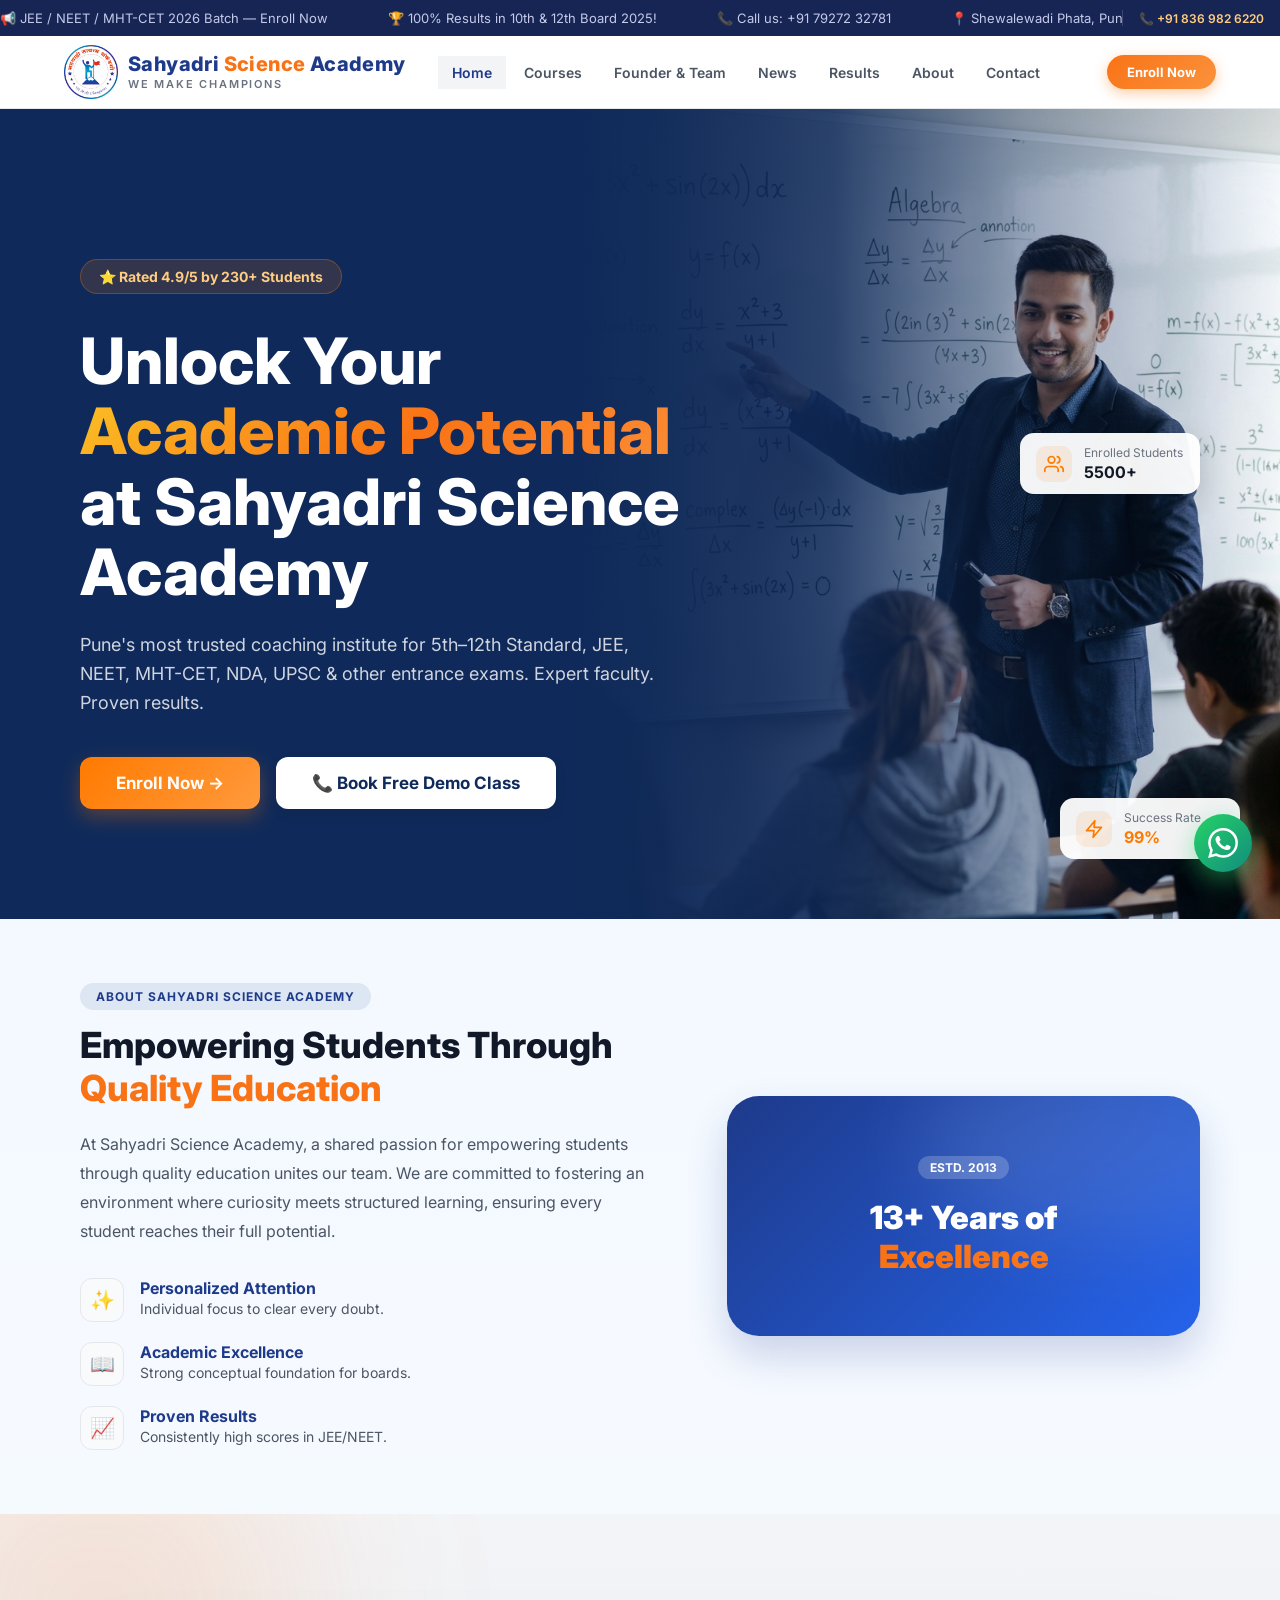
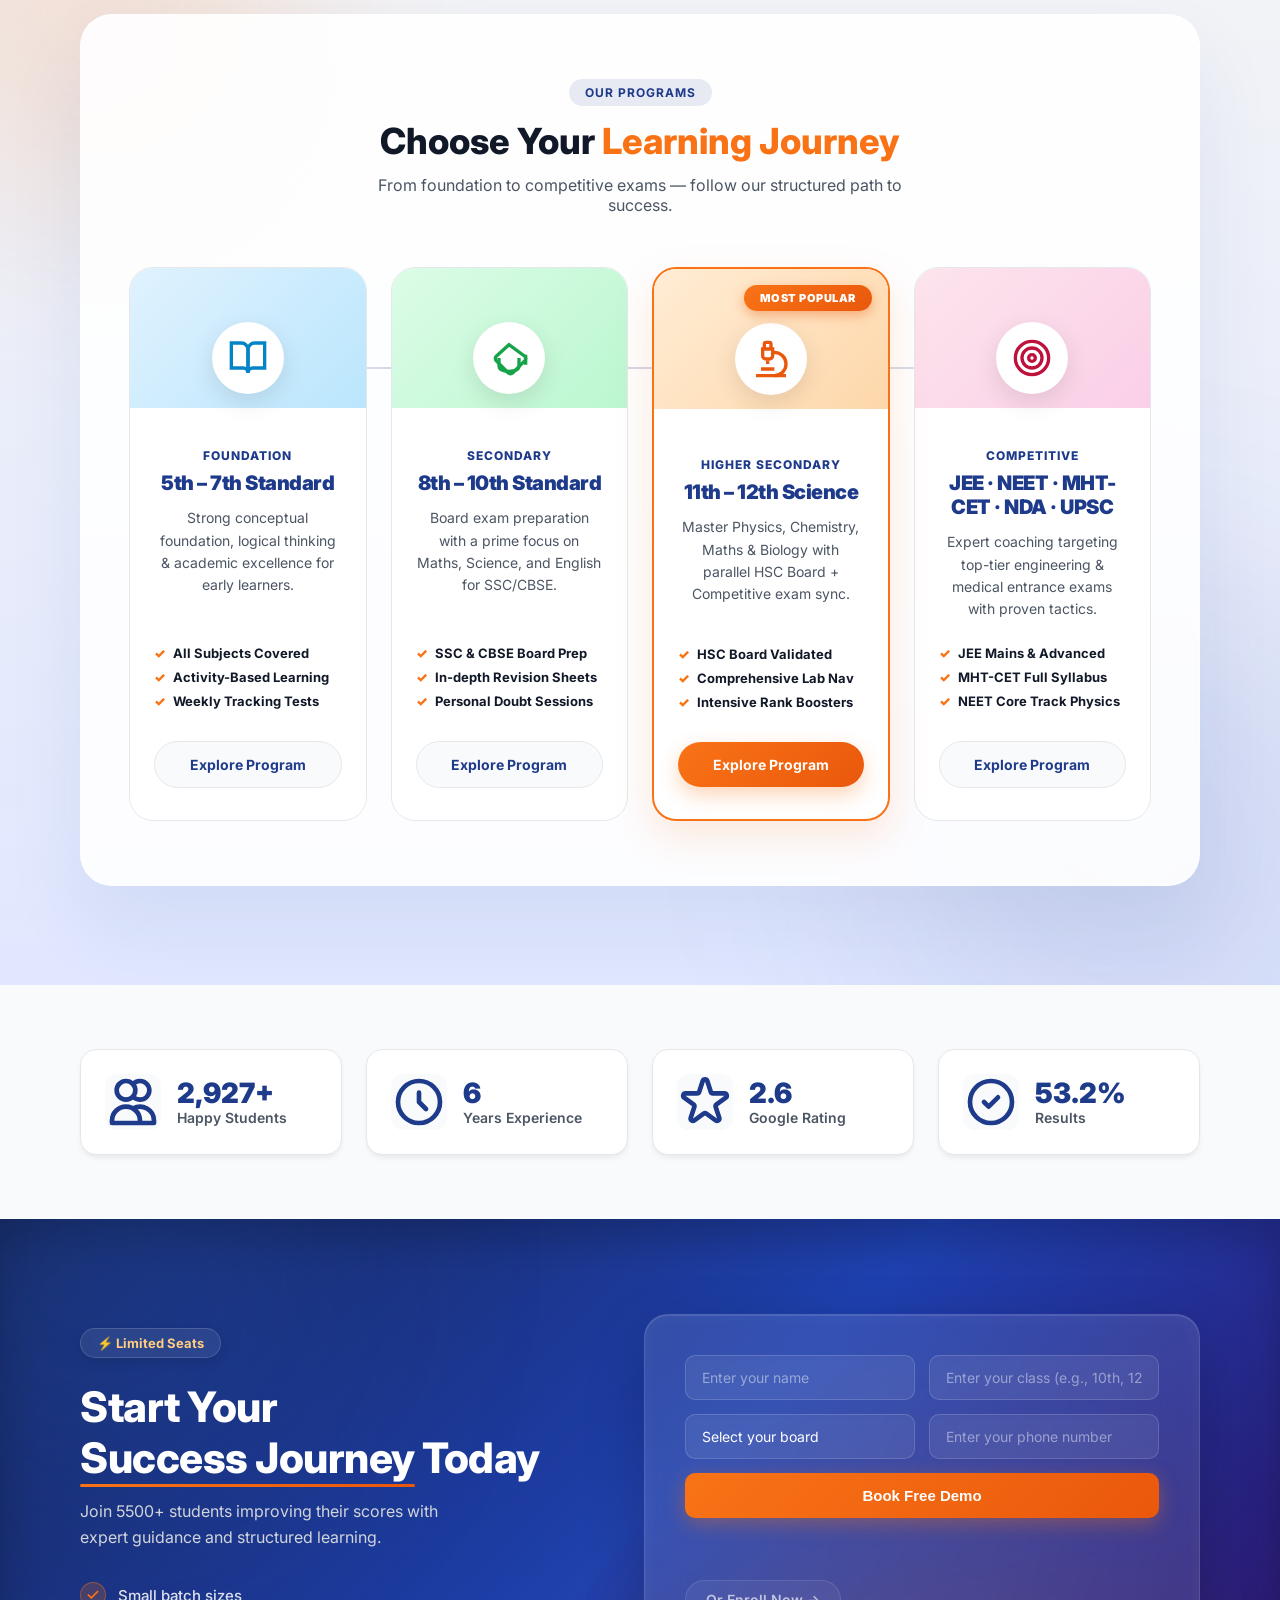
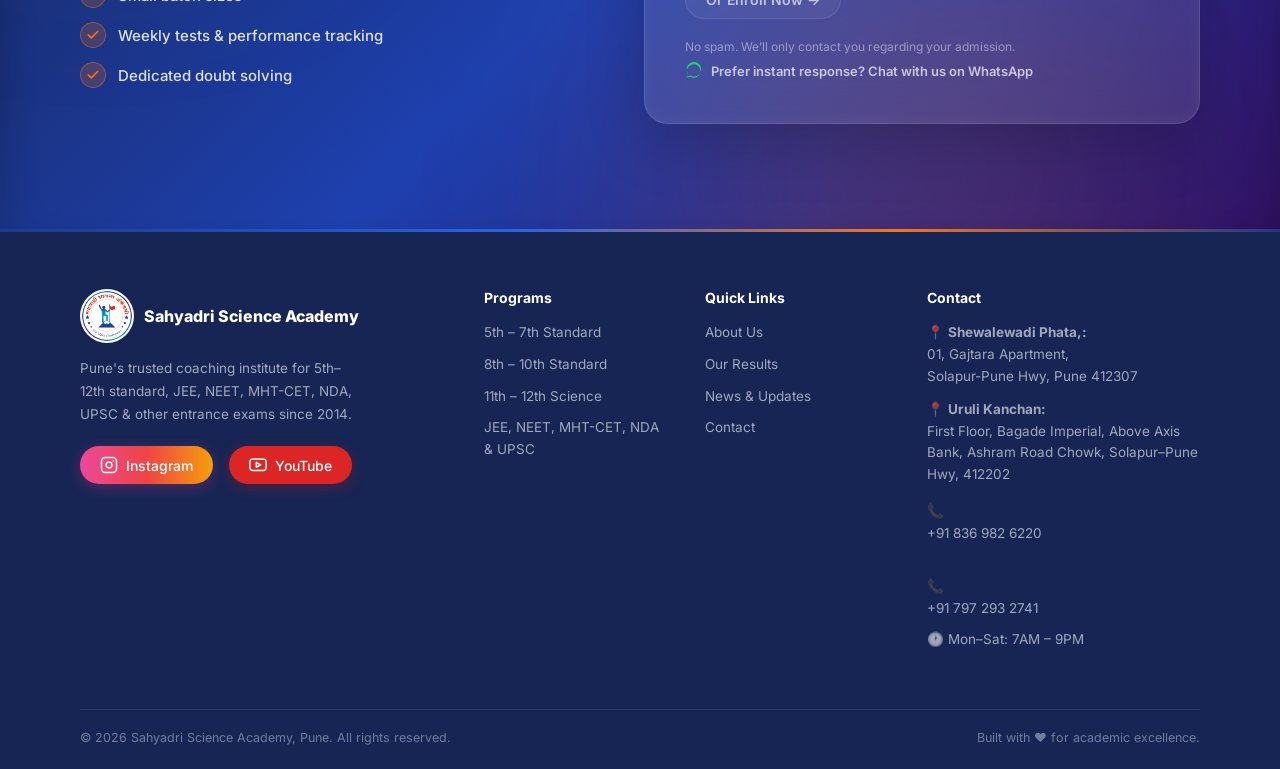
==== commit 03fa0eee: "Add files via upload" ====
--- a/index.html
+++ b/index.html
@@ -5,7 +5,7 @@
   <meta charset="UTF-8" />
   <meta name="viewport" content="width=device-width, initial-scale=1.0" />
   <title>Sahyadri Science Academy — Best Coaching in Pune | JEE, NEET, MHT-CET, NDA, UPSC</title>
-  <meta name="description" content="Sahyadri Science Academy — Top-rated coaching institute in Shewalewadi & Uruli Kanchan, Pune for 5th–12th standard, JEE, NEET, MHT-CET, NDA, UPSC & other entrance exams." />
+  <meta name="description" content="Sahyadri Science Academy — Top-rated coaching institute in Shewalewadi Phata, & Uruli Kanchan, Pune for 5th–12th standard, JEE, NEET, MHT-CET, NDA, UPSC & other entrance exams." />
   <link rel="canonical" href="https://sahyadriscienceacademy.com/" />
   <!-- Open Graph -->
   <meta property="og:type" content="website" />
@@ -21,7 +21,7 @@
   <meta name="twitter:description" content="Top-rated coaching institute in Pune for JEE, NEET, MHT-CET, NDA & UPSC. 5500+ students mentored." />
   <meta name="twitter:image" content="https://sahyadriscienceacademy.com/assets/sahyadri-logo.png" />
   <!-- Extra SEO -->
-  <meta name="keywords" content="coaching classes Pune, JEE coaching Pune, NEET coaching Pune, MHT-CET coaching, science tuition Uruli Kanchan, coaching Shewalewadi, 11th 12th science coaching Pune, Sahyadri Science Academy" />
+  <meta name="keywords" content="coaching classes Pune, JEE coaching Pune, NEET coaching Pune, MHT-CET coaching, science tuition Uruli Kanchan, coaching Shewalewadi Phata,, 11th 12th science coaching Pune, Sahyadri Science Academy" />
   <meta name="author" content="Sahyadri Science Academy" />
   <meta name="robots" content="index, follow" />
   <meta name="geo.region" content="IN-MH" />
@@ -53,7 +53,7 @@
       {
         "@type": "PostalAddress",
         "streetAddress": "01, Gajtara Apartment, Shewalewadi Phata, Shewalewadi Road, Royal Bay Society",
-        "addressLocality": "Shewalewadi, Pune",
+        "addressLocality": "Shewalewadi Phata,, Pune",
         "addressRegion": "Maharashtra",
         "postalCode": "412307",
         "addressCountry": "IN"
@@ -107,13 +107,13 @@
         <span>📢 JEE, NEET, MHT-CET, NDA, UPSC & other entrance exams — Enroll Now</span>
         <span>🏆 100% Results in 10th & 12th Board 2025!</span>
         <span>📞 Call us: +91 836 982 6220</span>
-        <span>📍 Shewalewadi, Pune — 412307</span>
+        <span>📍 Shewalewadi Phata, Pune — 412307</span>
         <span>⭐ Rated 4.9/5 by 230+ Students & Parents</span>
         <span>🎉 New Batch Starting April 2026 — Limited Seats!</span>
         <span>📢 JEE, NEET, MHT-CET, NDA, UPSC & other entrance exams — Enroll Now</span>
         <span>🏆 100% Results in 10th & 12th Board 2025!</span>
         <span>📞 Call us: +91 836 982 6220</span>
-        <span>📍 Shewalewadi, Pune — 412307</span>
+        <span>📍 Shewalewadi Phata, Pune — 412307</span>
         <span>⭐ Rated 4.9/5 by 230+ Students & Parents</span>
       </div>
     </div>
@@ -513,8 +513,14 @@
           <p>Pune's trusted coaching institute for 5th–12th standard, JEE, NEET, MHT-CET, NDA, UPSC & other entrance
             exams since 2014.</p>
           <div class="social-links">
-            <a href="https://www.instagram.com/sahyadri_science_academy_pune?utm_source=qr&igsh=MWV1azR0dThqZ2Rndw==" target="_blank" rel="noopener noreferrer" class="social-btn">📷 Instagram</a>
-            <a href="https://youtube.com/@sahyadriclasses?si=gIN96G35bPlXyXGb" target="_blank" rel="noopener noreferrer" class="social-btn">▶️ YouTube</a>
+            <a href="https://www.instagram.com/sahyadri_science_academy_pune?utm_source=qr&igsh=MWV1azR0dThqZ2Rndw==" target="_blank" rel="noopener noreferrer" class="social-btn instagram">
+              <svg xmlns="http://www.w3.org/2000/svg" width="18" height="18" viewBox="0 0 24 24" fill="none" stroke="currentColor" stroke-width="2" stroke-linecap="round" stroke-linejoin="round" class="social-icon"><rect width="20" height="20" x="2" y="2" rx="5" ry="5"/><path d="M16 11.37A4 4 0 1 1 12.63 8 4 4 0 0 1 16 11.37z"/><line x1="17.5" x2="17.51" y1="6.5" y2="6.5"/></svg>
+              Instagram
+            </a>
+            <a href="https://youtube.com/@sahyadriclasses?si=gIN96G35bPlXyXGb" target="_blank" rel="noopener noreferrer" class="social-btn youtube">
+              <svg xmlns="http://www.w3.org/2000/svg" width="18" height="18" viewBox="0 0 24 24" fill="none" stroke="currentColor" stroke-width="2" stroke-linecap="round" stroke-linejoin="round" class="social-icon"><path d="M22.54 6.42a2.78 2.78 0 0 0-1.94-2C18.88 4 12 4 12 4s-6.88 0-8.6.46a2.78 2.78 0 0 0-1.94 2A29 29 0 0 0 1 11.75a29 29 0 0 0 .46 5.33A2.78 2.78 0 0 0 3.4 19c1.72.46 8.6.46 8.6.46s6.88 0 8.6-.46a2.78 2.78 0 0 0 1.94-2 29 29 0 0 0 .46-5.25 29 29 0 0 0-.46-5.33z"/><polygon points="9.75 15.02 15.5 11.75 9.75 8.48 9.75 15.02"/></svg>
+              YouTube
+            </a>
           </div>
         </div>
         <div class="footer-col">
@@ -533,9 +539,10 @@
         </div>
         <div class="footer-col">
           <h4>Contact</h4>
-          <p>📍 01, Gajtara Apartment,<br />Solapur-Pune Hwy,<br />Shewalewadi, Pune 412307</p>
-          <p>📞 <a href="tel:+918369826220">+91 836 982 6220</a></p>
-          <p>🕐 Mon–Sat: 7AM – 9PM</p>
+          <p style="margin-bottom: 12px; font-size: 13.5px; line-height: 1.6;">📍 <strong>Shewalewadi Phata,:</strong><br />01, Gajtara Apartment,<br />Solapur-Pune Hwy, Pune 412307</p>
+          <p style="margin-bottom: 16px; font-size: 13.5px; line-height: 1.6;">📍 <strong>Uruli Kanchan:</strong><br />First Floor, Bagade Imperial, Above Axis Bank, Ashram Road Chowk, Solapur–Pune Hwy, 412202</p>
+          <p>📞 <a href="tel:+918369826220">+91 836 982 6220</a><br/>📞 <a href="tel:+917972932741">+91 797 293 2741</a></p>
+          <p style="margin-top: 10px;">🕐 Mon–Sat: 7AM – 9PM</p>
         </div>
       </div>
       <div class="footer-bottom">
--- a/index.css
+++ b/index.css
@@ -2512,6 +2512,15 @@
   font-size: 16px;
 }
 
+.footer-logo .logo-img {
+  width: 54px;
+  height: 54px;
+  border-radius: 50%;
+  background: var(--white);
+  object-fit: contain;
+  padding: 2px;
+}
+
 .footer-brand p {
   font-size: 13.5px;
   line-height: 1.7;
@@ -2522,24 +2531,49 @@
 
 .social-links {
   display: flex;
+  gap: 16px;
+  margin-top: 8px;
+}
+
+.social-btn {
+  color: white;
+  padding: 10px 20px;
+  border-radius: 9999px;
+  font-size: 14px;
+  font-weight: 500;
+  display: inline-flex;
+  align-items: center;
   gap: 8px;
-}
-
-.social-btn {
-  background: rgba(255, 255, 255, 0.08);
-  border: 1px solid rgba(255, 255, 255, 0.12);
-  color: rgba(255, 255, 255, 0.8);
-  padding: 7px 14px;
-  border-radius: 99px;
-  font-size: 12px;
-  font-weight: 600;
-  transition: all 0.2s;
-}
-
-.social-btn:hover {
-  background: var(--orange);
-  border-color: var(--orange);
-  color: white;
+  transition: all 0.3s cubic-bezier(0.4, 0, 0.2, 1);
+  text-decoration: none;
+  border: none;
+}
+
+.social-icon {
+  width: 18px;
+  height: 18px;
+}
+
+.social-btn.instagram {
+  background: linear-gradient(to right, #ec4899, #ef4444, #f59e0b);
+  box-shadow: 0 4px 6px -1px rgba(0, 0, 0, 0.1), 0 4px 14px rgba(236, 72, 153, 0.3);
+}
+
+.social-btn.instagram:hover {
+  transform: scale(1.05) translateY(-4px);
+  box-shadow: 0 10px 15px -3px rgba(0, 0, 0, 0.1), 0 8px 20px rgba(236, 72, 153, 0.5);
+  filter: brightness(1.1);
+}
+
+.social-btn.youtube {
+  background: #dc2626; /* Tailwind red-600 */
+  box-shadow: 0 4px 6px -1px rgba(0, 0, 0, 0.1), 0 4px 14px rgba(220, 38, 38, 0.3);
+}
+
+.social-btn.youtube:hover {
+  background: #b91c1c; /* Tailwind red-700 */
+  transform: scale(1.05) translateY(-4px);
+  box-shadow: 0 10px 15px -3px rgba(0, 0, 0, 0.1), 0 8px 20px rgba(220, 38, 38, 0.5);
 }
 
 .footer-col h4 {
@@ -3868,22 +3902,63 @@
 }
 .prog-script {
   font-family: 'Poppins', 'Inter', sans-serif;
-  font-size: 13px;
-  font-weight: 600;
-  letter-spacing: 1.4px;
+  font-size: 16px;
+  font-weight: 800;
+  letter-spacing: 1px;
   text-transform: uppercase;
-  margin-bottom: 20px;
+  margin-top: 16px;
+  margin-bottom: 16px;
   display: inline-flex;
   align-items: center;
-  gap: 6px;
-  padding: 5px 12px;
-  border-radius: 99px;
-  background: rgba(0, 0, 0, 0.04);
-}
-.c1 .prog-script { color: #1D4ED8; background: rgba(59, 130, 246, 0.08); }
-.c2 .prog-script { color: #7C3AED; background: rgba(139, 92, 246, 0.08); }
-.c3 .prog-script { color: #EA6B0A; background: rgba(249, 115, 22, 0.08); }
-.c4 .prog-script { color: #047857; background: rgba(16, 185, 129, 0.08); }
+  gap: 8px;
+  padding: 8px 20px;
+  border-radius: 9999px;
+  color: white;
+  transition: all 0.3s ease;
+  width: max-content;
+  align-self: flex-start;
+  border: 1px solid rgba(255, 255, 255, 0.2);
+}
+
+.prog-script:hover {
+  transform: scale(1.05);
+}
+
+.c1 .prog-script { 
+  background: linear-gradient(145deg, #3b82f6, #1e40af); 
+  box-shadow: 0 4px 6px -1px rgba(0, 0, 0, 0.1), 0 4px 14px rgba(59, 130, 246, 0.3); 
+}
+.c1 .prog-script:hover { 
+  box-shadow: 0 10px 15px -3px rgba(0, 0, 0, 0.1), 0 8px 20px rgba(59, 130, 246, 0.4); 
+}
+.c1 .prog-script::before { content: '🎓'; font-size: 18px; }
+
+.c2 .prog-script { 
+  background: linear-gradient(145deg, #6366f1, #4338ca); 
+  box-shadow: 0 4px 6px -1px rgba(0, 0, 0, 0.1), 0 4px 14px rgba(99, 102, 241, 0.3); 
+}
+.c2 .prog-script:hover { 
+  box-shadow: 0 10px 15px -3px rgba(0, 0, 0, 0.1), 0 8px 20px rgba(99, 102, 241, 0.4); 
+}
+.c2 .prog-script::before { content: '📚'; font-size: 18px; }
+
+.c3 .prog-script { 
+  background: linear-gradient(145deg, #8b5cf6, #6d28d9); 
+  box-shadow: 0 4px 6px -1px rgba(0, 0, 0, 0.1), 0 4px 14px rgba(168, 85, 247, 0.3); 
+}
+.c3 .prog-script:hover { 
+  box-shadow: 0 10px 15px -3px rgba(0, 0, 0, 0.1), 0 8px 20px rgba(168, 85, 247, 0.4); 
+}
+.c3 .prog-script::before { content: '🧪'; font-size: 18px; }
+
+.c4 .prog-script { 
+  background: linear-gradient(145deg, #f97316, #ea580c); 
+  box-shadow: 0 4px 6px -1px rgba(0, 0, 0, 0.1), 0 4px 14px rgba(249, 115, 22, 0.3); 
+}
+.c4 .prog-script:hover { 
+  box-shadow: 0 10px 15px -3px rgba(0, 0, 0, 0.1), 0 8px 20px rgba(249, 115, 22, 0.4); 
+}
+.c4 .prog-script::before { content: '🚀'; font-size: 18px; }
 
 .prog-desc {
   font-size: 15px;
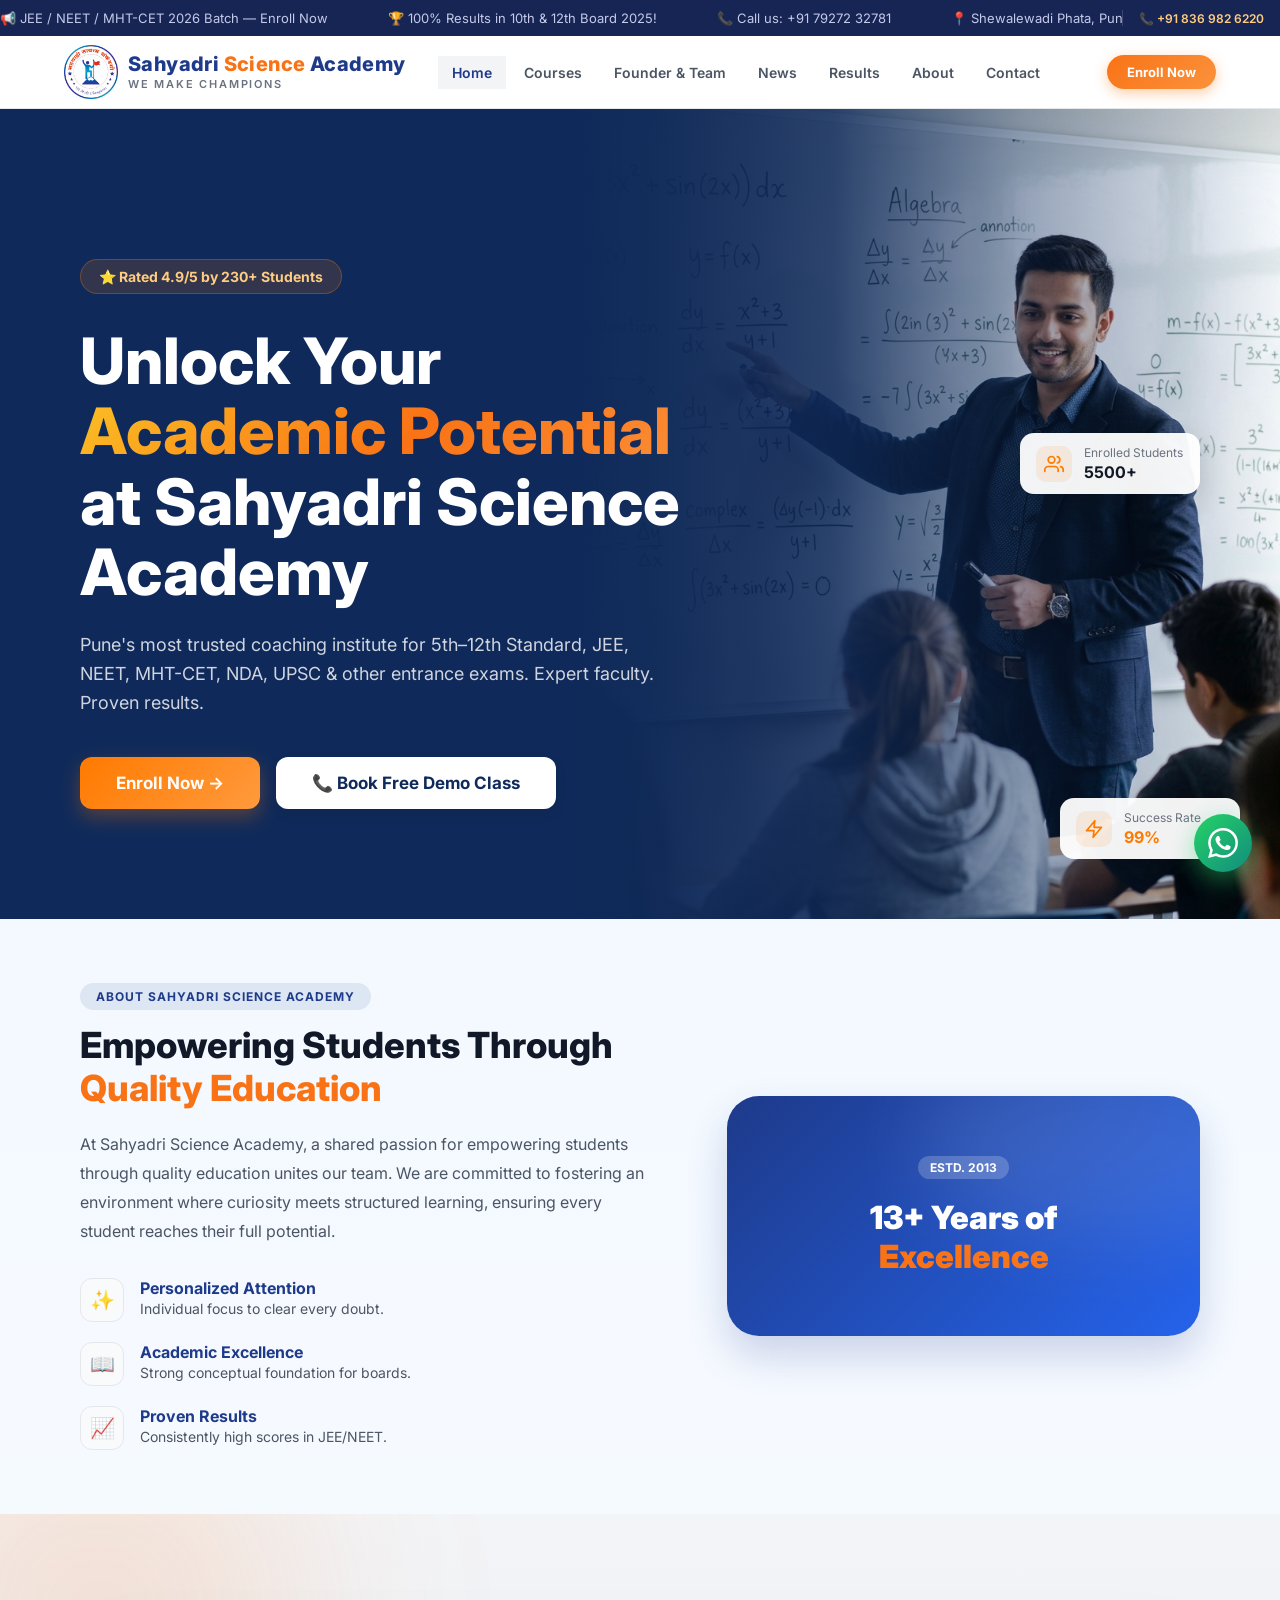
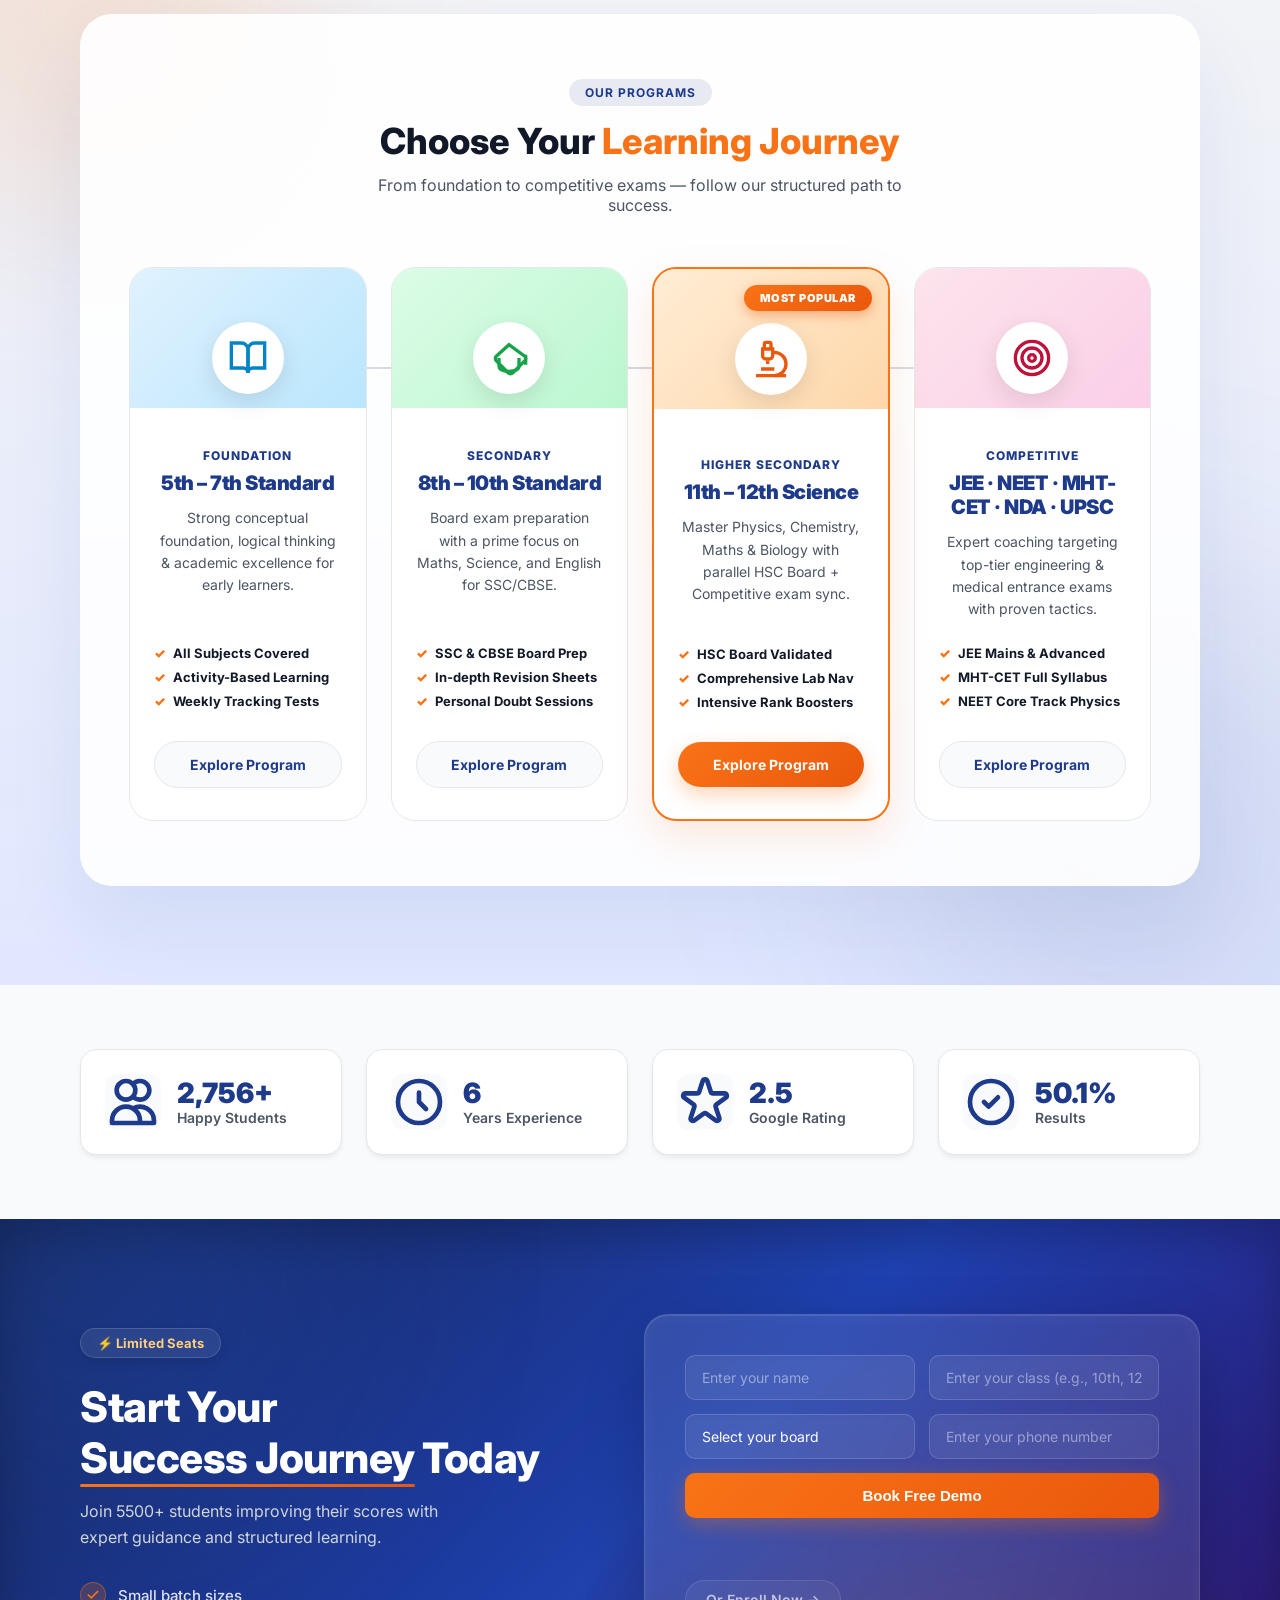
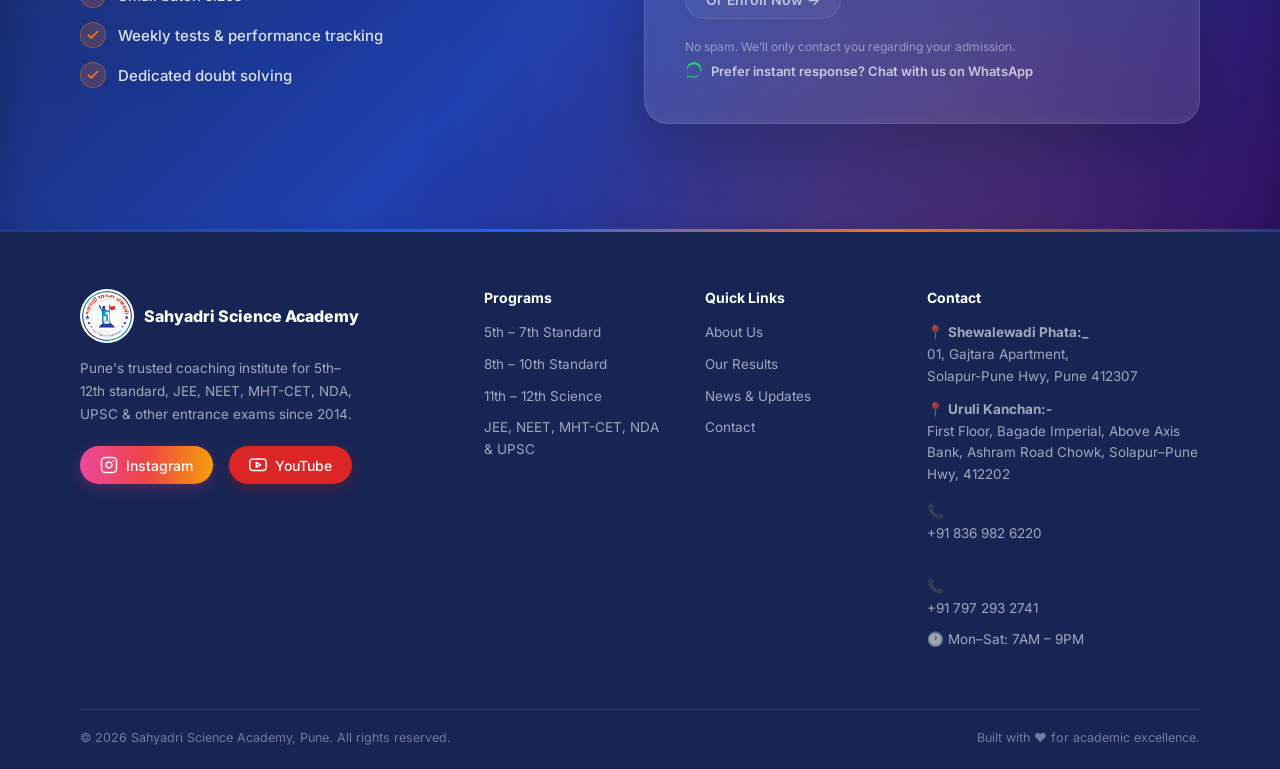
==== commit 75edd764: "Update index.html" ====
--- a/index.html
+++ b/index.html
@@ -539,8 +539,8 @@
         </div>
         <div class="footer-col">
           <h4>Contact</h4>
-          <p style="margin-bottom: 12px; font-size: 13.5px; line-height: 1.6;">📍 <strong>Shewalewadi Phata,:</strong><br />01, Gajtara Apartment,<br />Solapur-Pune Hwy, Pune 412307</p>
-          <p style="margin-bottom: 16px; font-size: 13.5px; line-height: 1.6;">📍 <strong>Uruli Kanchan:</strong><br />First Floor, Bagade Imperial, Above Axis Bank, Ashram Road Chowk, Solapur–Pune Hwy, 412202</p>
+          <p style="margin-bottom: 12px; font-size: 13.5px; line-height: 1.6;">📍 <strong>Shewalewadi Phata:_</strong><br />01, Gajtara Apartment,<br />Solapur-Pune Hwy, Pune 412307</p>
+          <p style="margin-bottom: 16px; font-size: 13.5px; line-height: 1.6;">📍 <strong>Uruli Kanchan:-</strong><br />First Floor, Bagade Imperial, Above Axis Bank, Ashram Road Chowk, Solapur–Pune Hwy, 412202</p>
           <p>📞 <a href="tel:+918369826220">+91 836 982 6220</a><br/>📞 <a href="tel:+917972932741">+91 797 293 2741</a></p>
           <p style="margin-top: 10px;">🕐 Mon–Sat: 7AM – 9PM</p>
         </div>
--- a/index.css
+++ b/index.css
@@ -699,35 +699,40 @@
 
 @media (max-width: 768px) {
   .hero {
-    min-height: auto;
-    flex-direction: column;
-    padding: 100px 20px 60px;
+    min-height: 90vh;
+    padding: 120px 20px 80px;
     text-align: center;
+    justify-content: center;
   }
 
   .hero::before {
     background: linear-gradient(
       180deg,
-      #0f2a5a 0%,
-      #0f2a5a 70%,
-      rgba(15, 42, 90, 0.9) 100%
+      rgba(15, 42, 90, 0.95) 0%,
+      rgba(15, 42, 90, 0.7) 50%,
+      rgba(15, 42, 90, 0.95) 100%
     );
+    z-index: 1;
   }
 
   .hero-img-node {
-    position: relative;
+    position: absolute;
     width: 100%;
-    height: 300px;
-    margin-top: 0;
-    margin-bottom: 30px;
-    border-radius: 20px;
-    order: 1;
+    height: 100%;
+    top: 0;
+    left: 0;
+    right: 0;
+    bottom: 0;
+    margin: 0;
+    border-radius: 0;
+    object-fit: cover;
+    z-index: 0;
   }
 
   .hero-content {
     padding-left: 0;
     max-width: 100%;
-    order: 2;
+    z-index: 2;
   }
 
   .hero-title {
@@ -4689,6 +4694,13 @@
     display: block;
   }
 
+  .nav-container {
+    padding: 0 16px;
+    gap: 12px;
+    justify-content: space-between;
+    width: 100%;
+  }
+
   .hamburger {
     display: flex;
   }
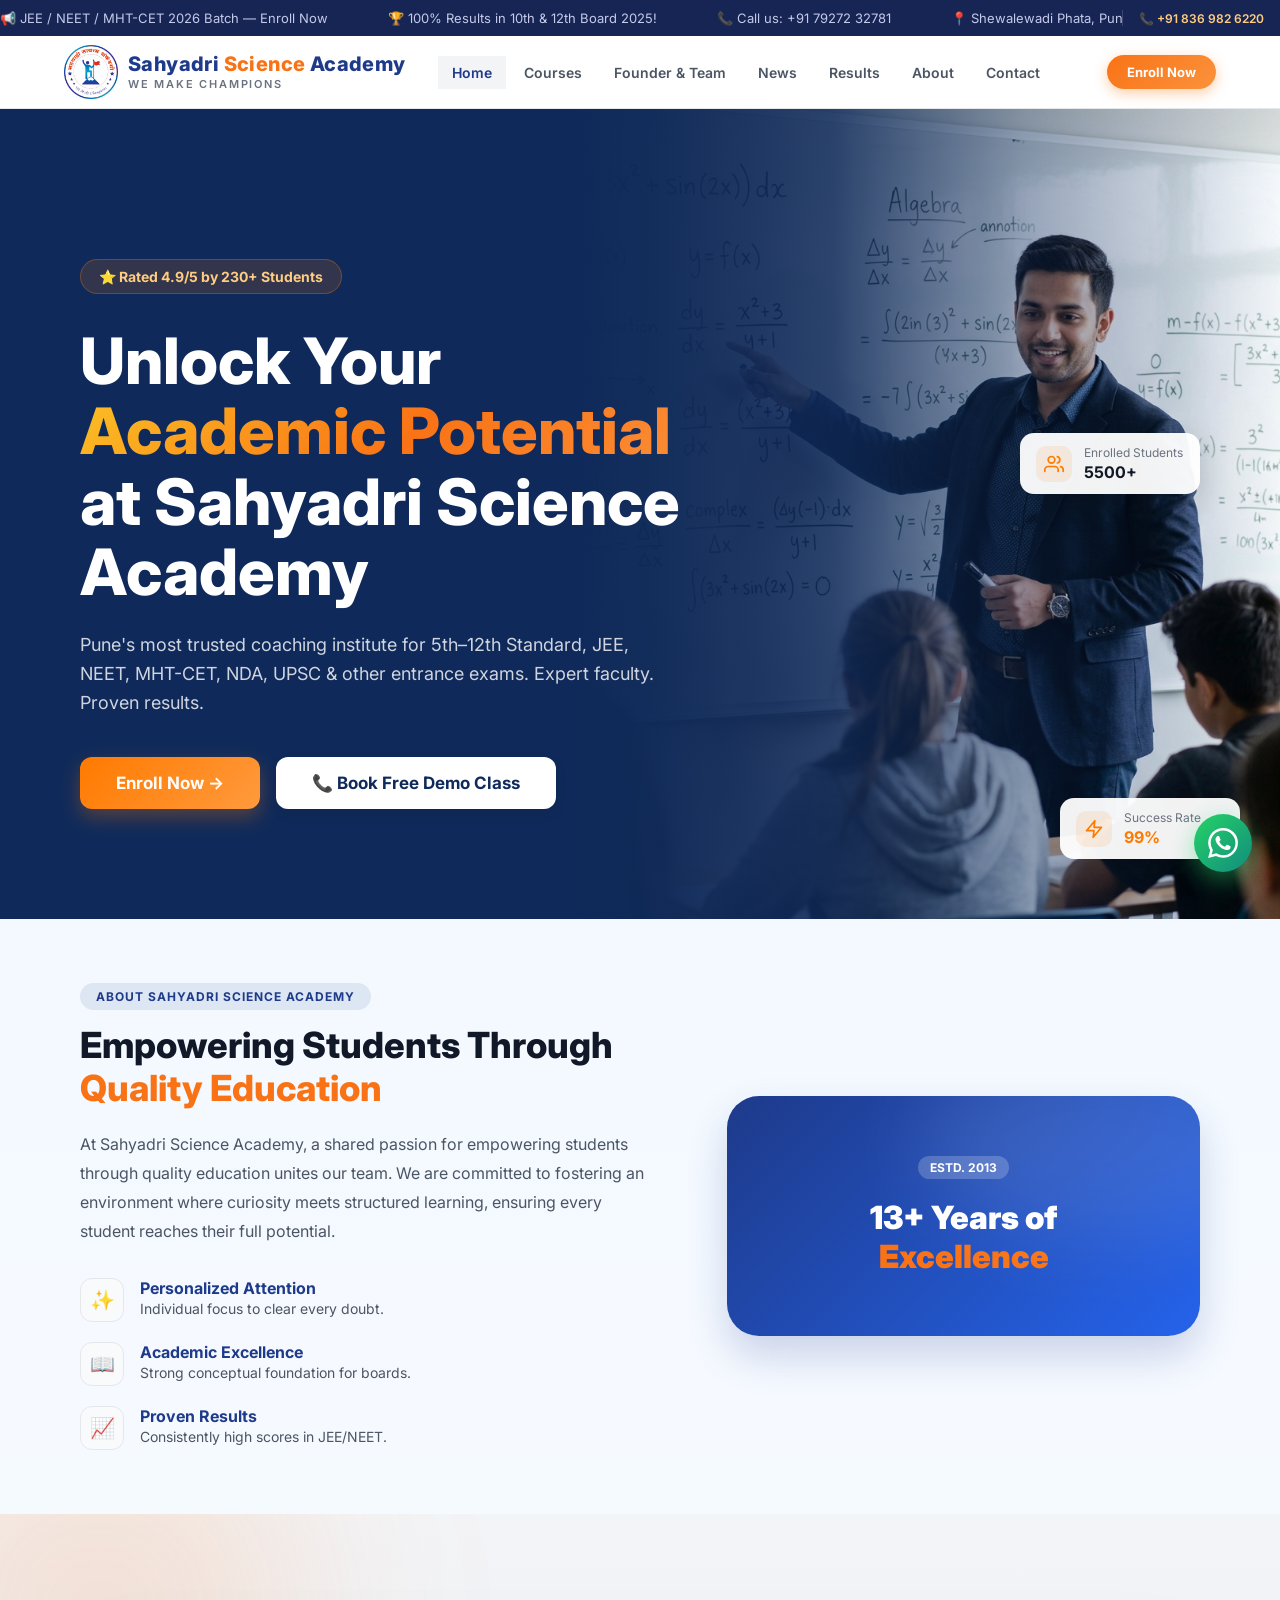
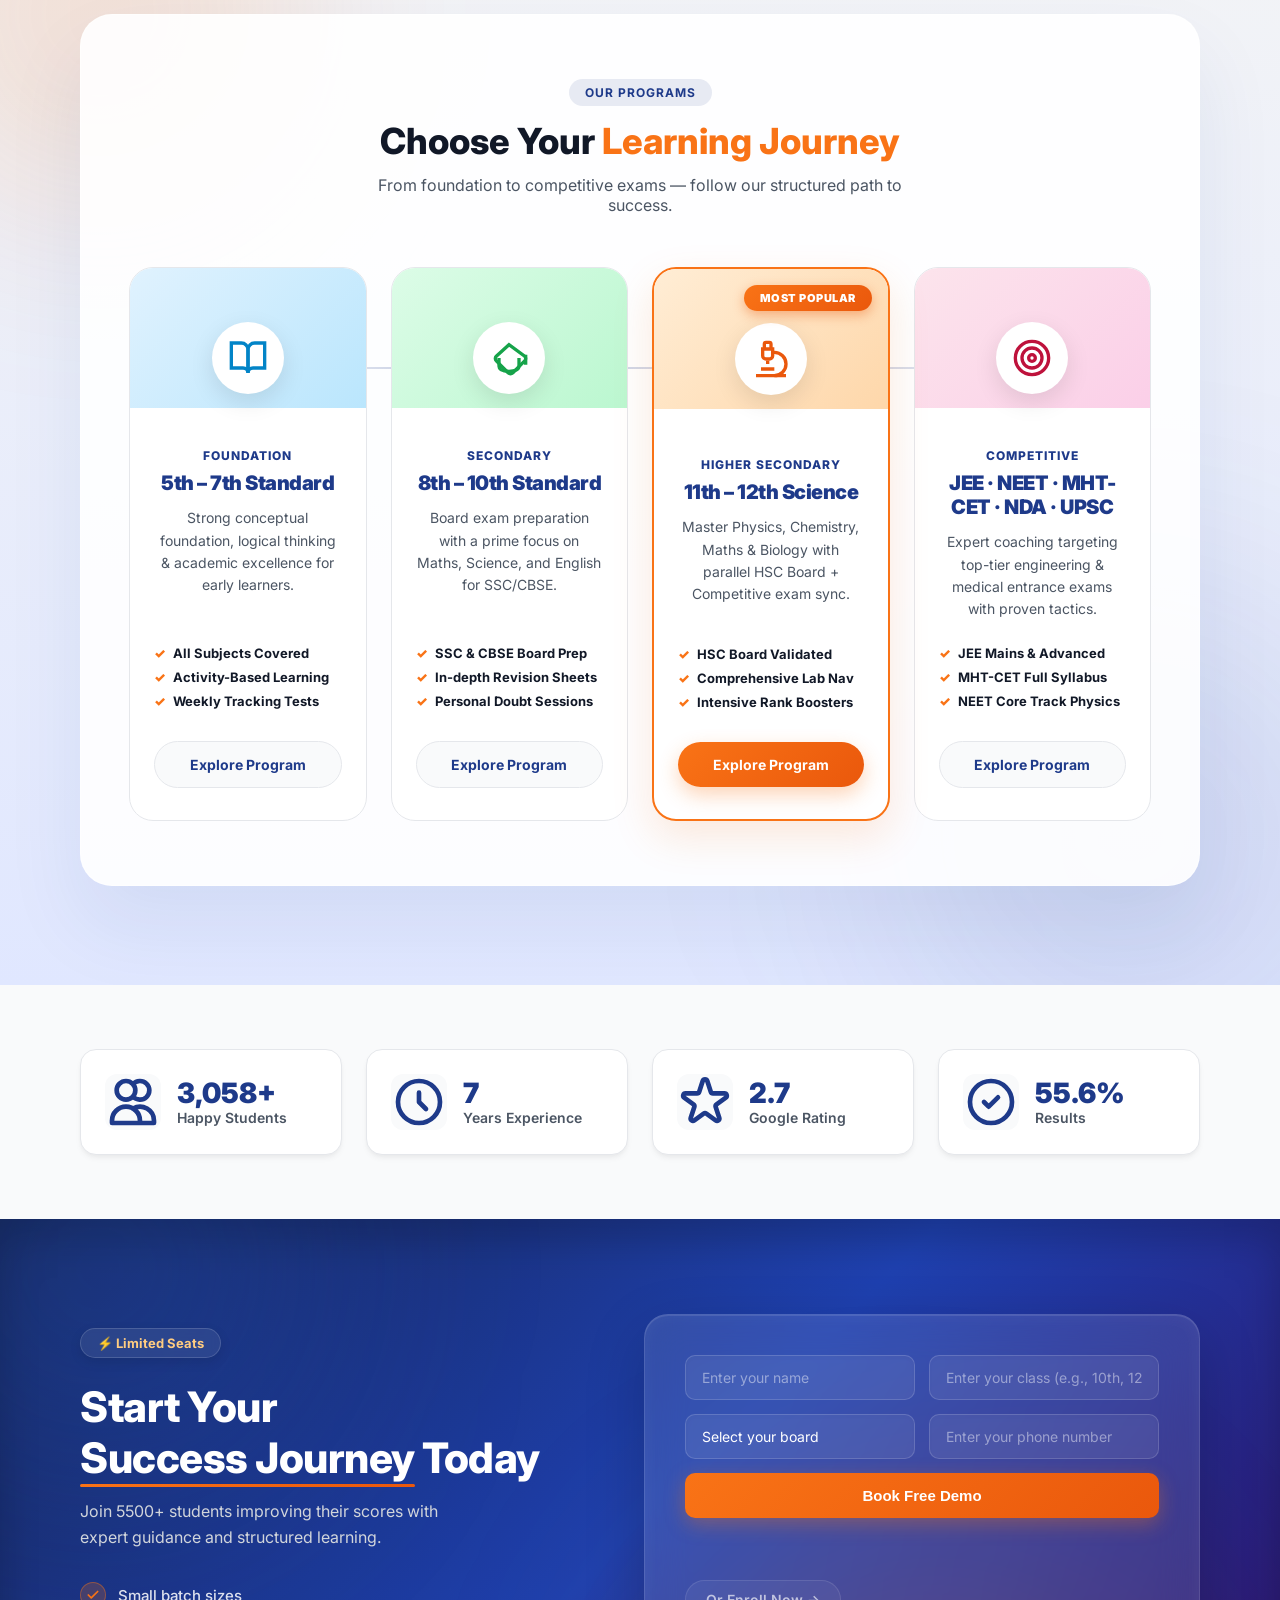
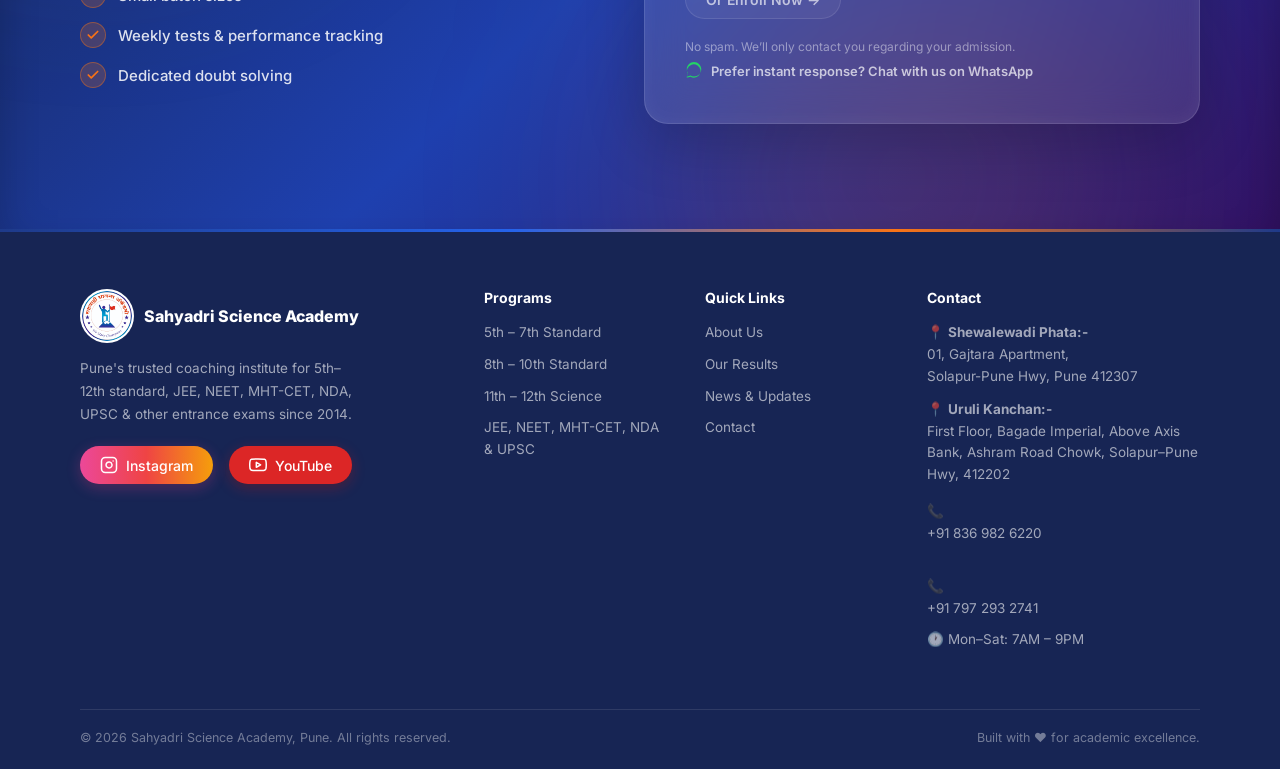
==== commit 78c4c551: "Update index.html" ====
--- a/index.html
+++ b/index.html
@@ -539,7 +539,7 @@
         </div>
         <div class="footer-col">
           <h4>Contact</h4>
-          <p style="margin-bottom: 12px; font-size: 13.5px; line-height: 1.6;">📍 <strong>Shewalewadi Phata:_</strong><br />01, Gajtara Apartment,<br />Solapur-Pune Hwy, Pune 412307</p>
+          <p style="margin-bottom: 12px; font-size: 13.5px; line-height: 1.6;">📍 <strong>Shewalewadi Phata:-</strong><br />01, Gajtara Apartment,<br />Solapur-Pune Hwy, Pune 412307</p>
           <p style="margin-bottom: 16px; font-size: 13.5px; line-height: 1.6;">📍 <strong>Uruli Kanchan:-</strong><br />First Floor, Bagade Imperial, Above Axis Bank, Ashram Road Chowk, Solapur–Pune Hwy, 412202</p>
           <p>📞 <a href="tel:+918369826220">+91 836 982 6220</a><br/>📞 <a href="tel:+917972932741">+91 797 293 2741</a></p>
           <p style="margin-top: 10px;">🕐 Mon–Sat: 7AM – 9PM</p>
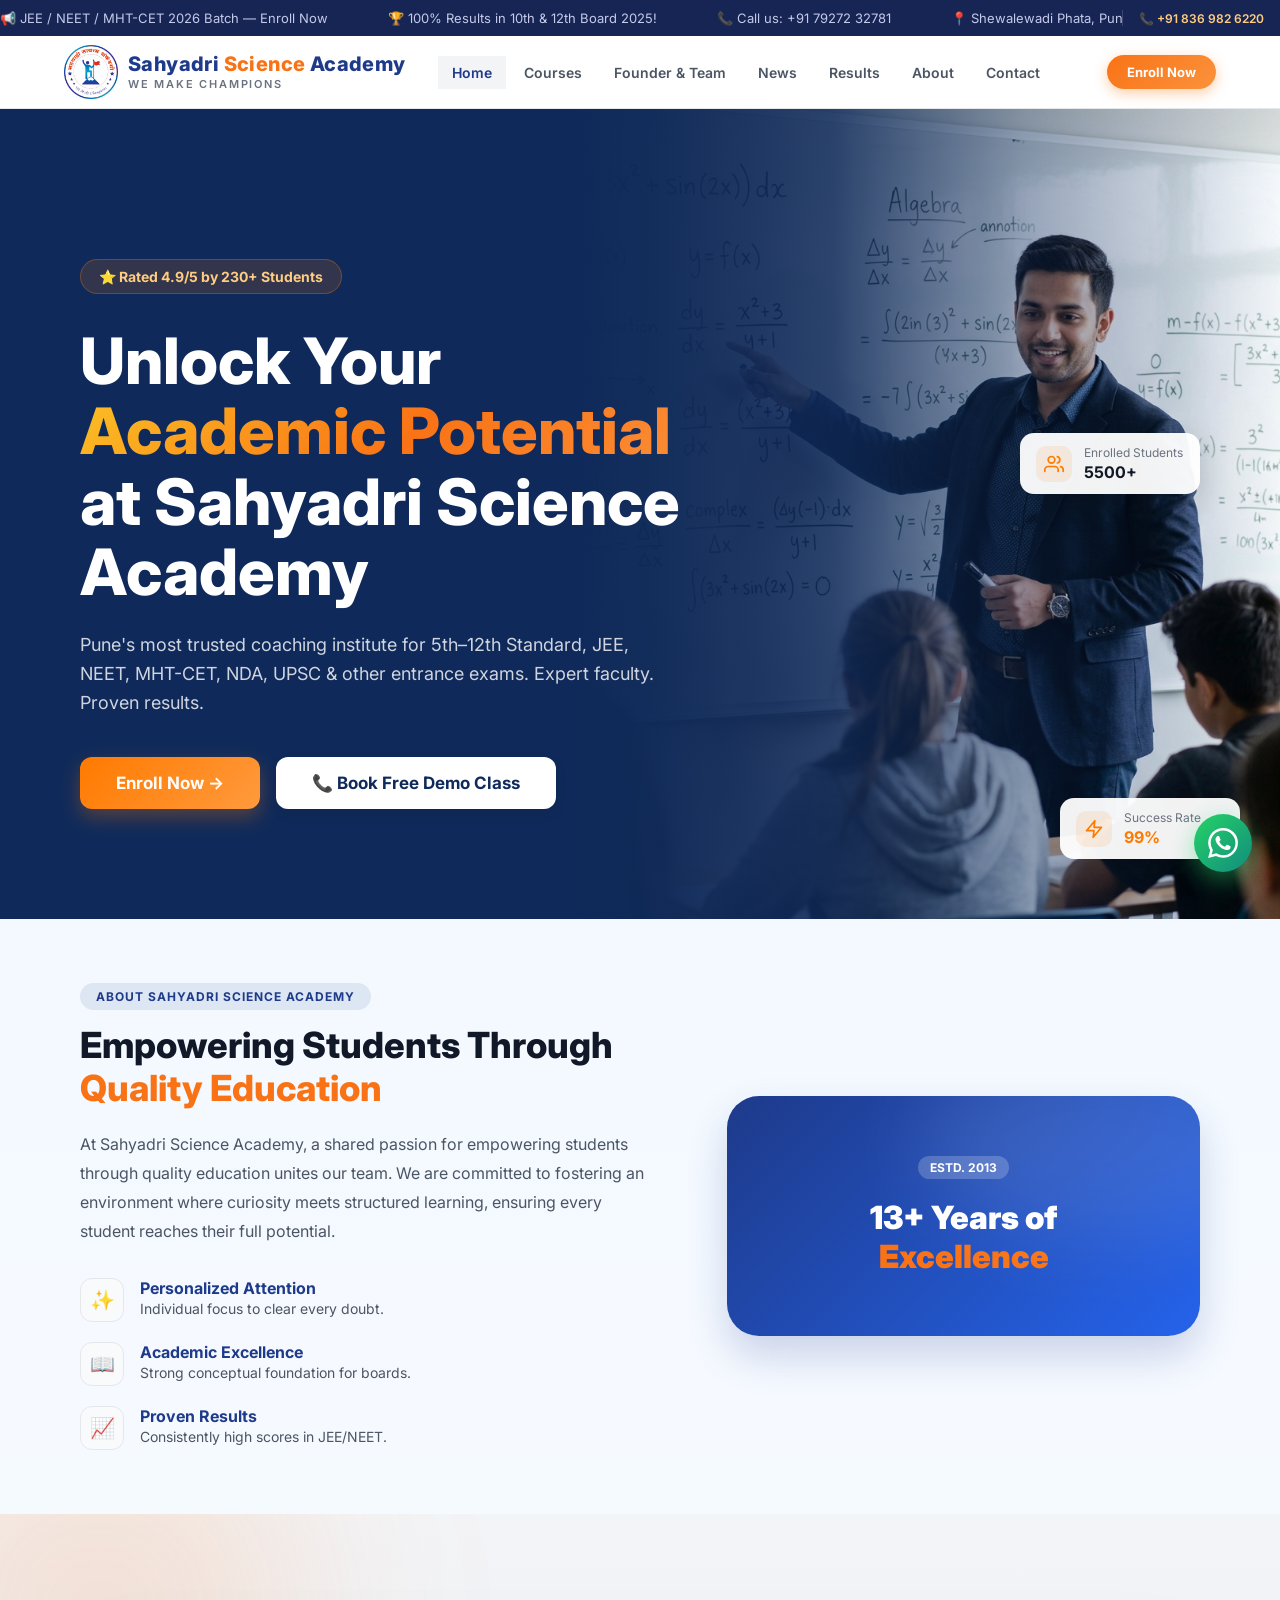
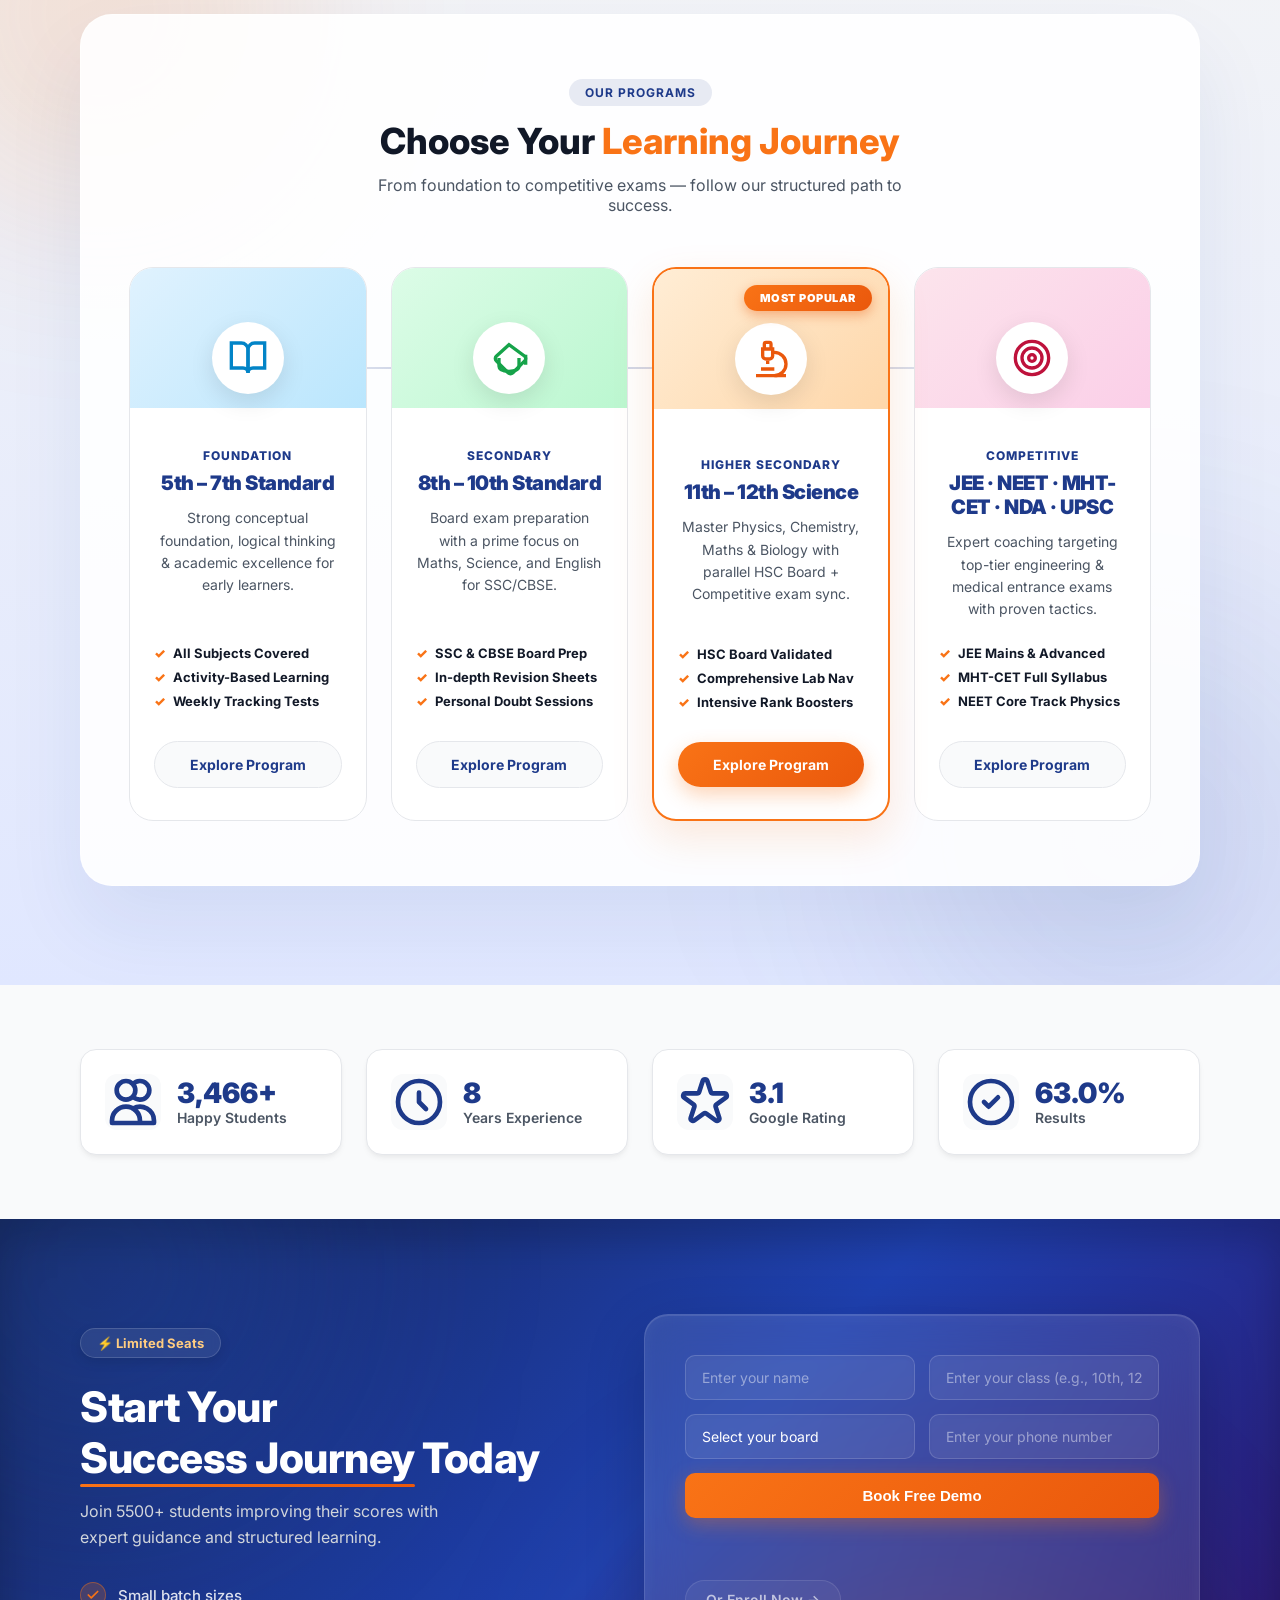
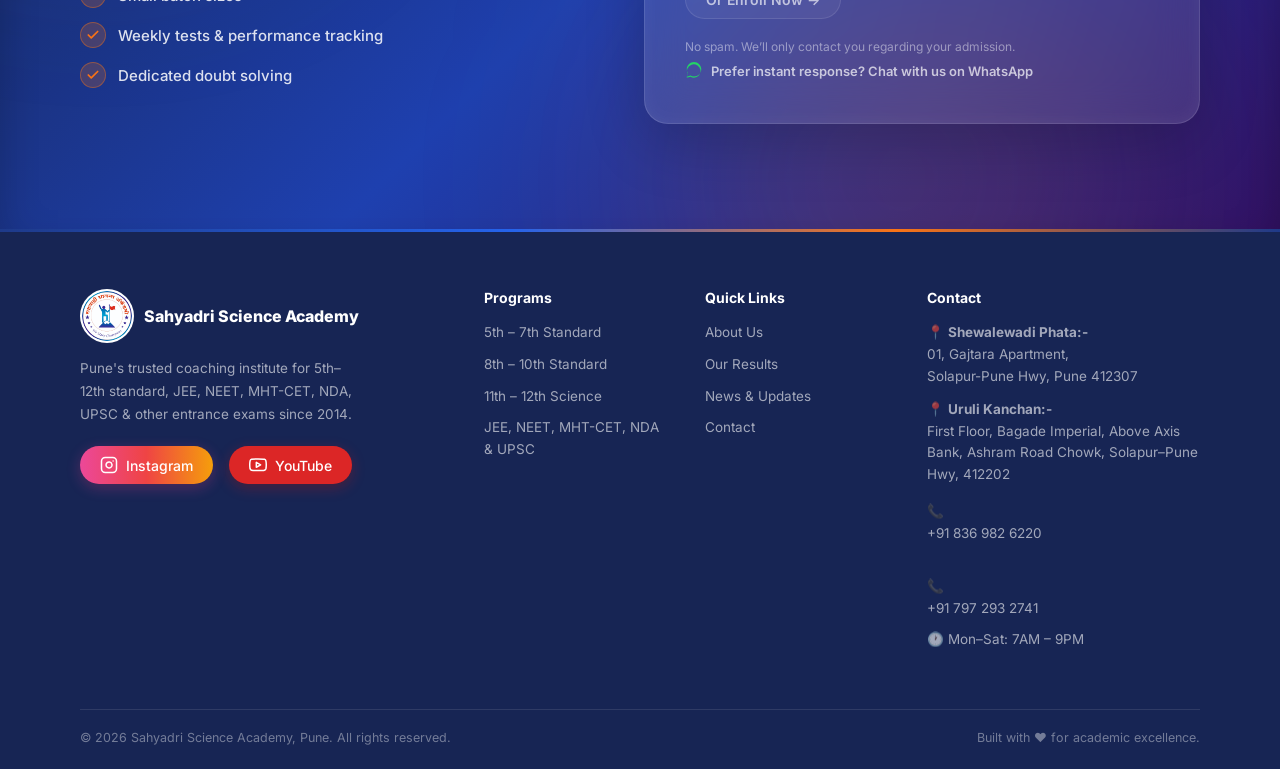
==== commit 1c3974dd: "Update index.html" ====
--- a/index.html
+++ b/index.html
@@ -3,6 +3,7 @@
 
 <head>
   <meta charset="UTF-8" />
+  <link rel="icon" href="/favicon.ico" type="image/x-icon">
   <meta name="viewport" content="width=device-width, initial-scale=1.0" />
   <title>Sahyadri Science Academy — Best Coaching in Pune | JEE, NEET, MHT-CET, NDA, UPSC</title>
   <meta name="description" content="Sahyadri Science Academy — Top-rated coaching institute in Shewalewadi Phata, & Uruli Kanchan, Pune for 5th–12th standard, JEE, NEET, MHT-CET, NDA, UPSC & other entrance exams." />
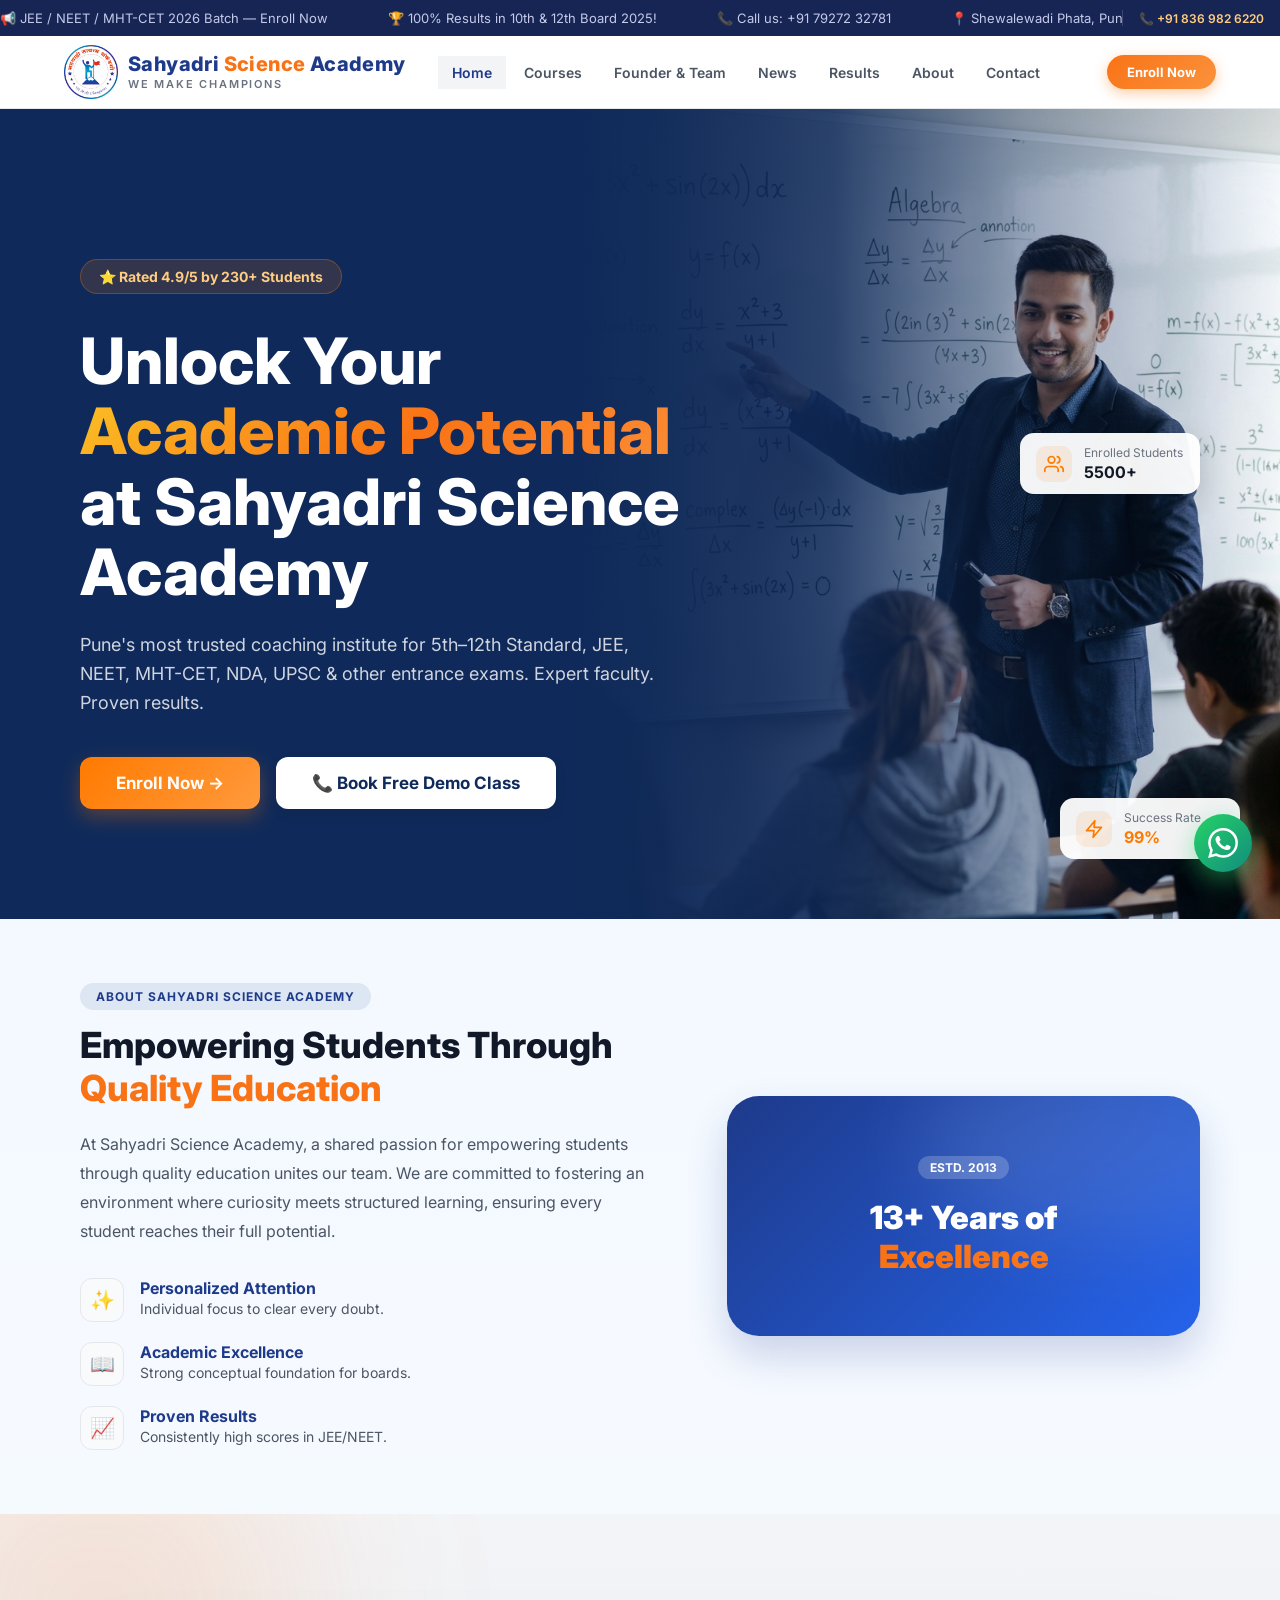
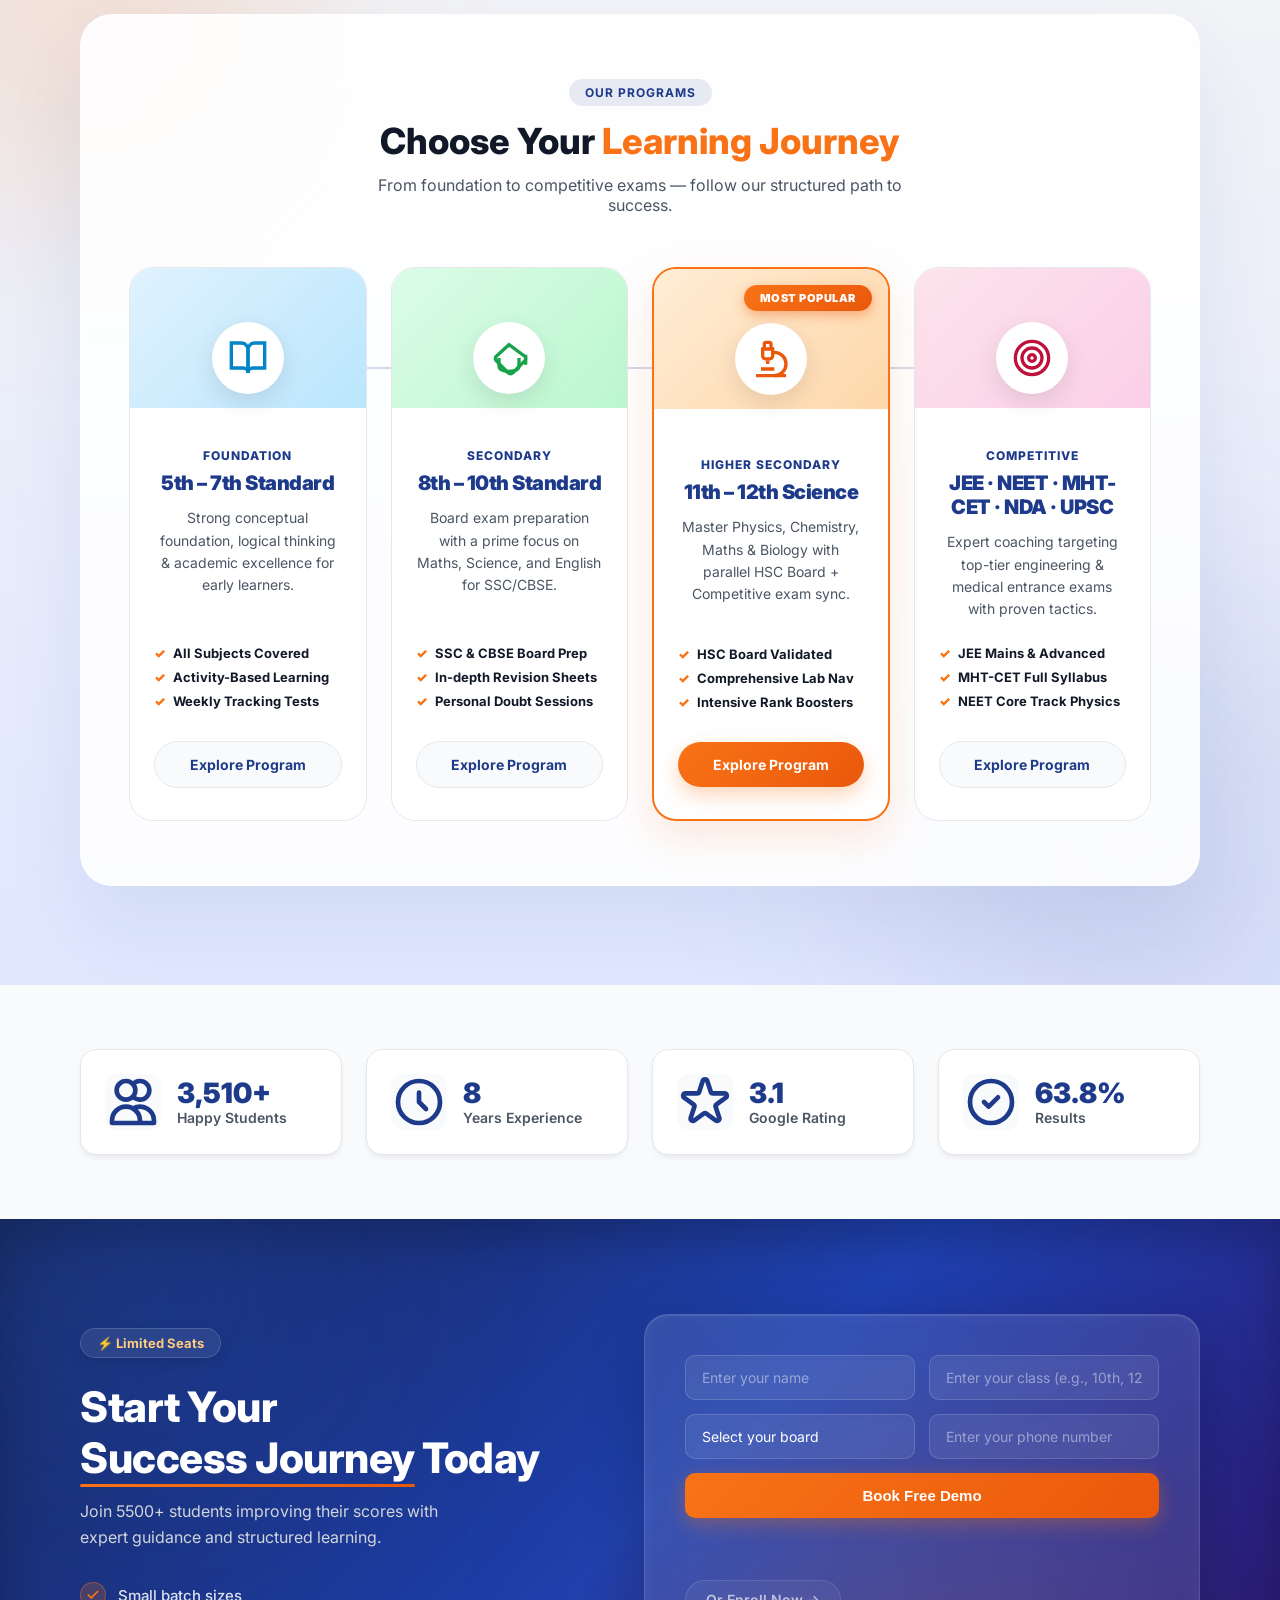
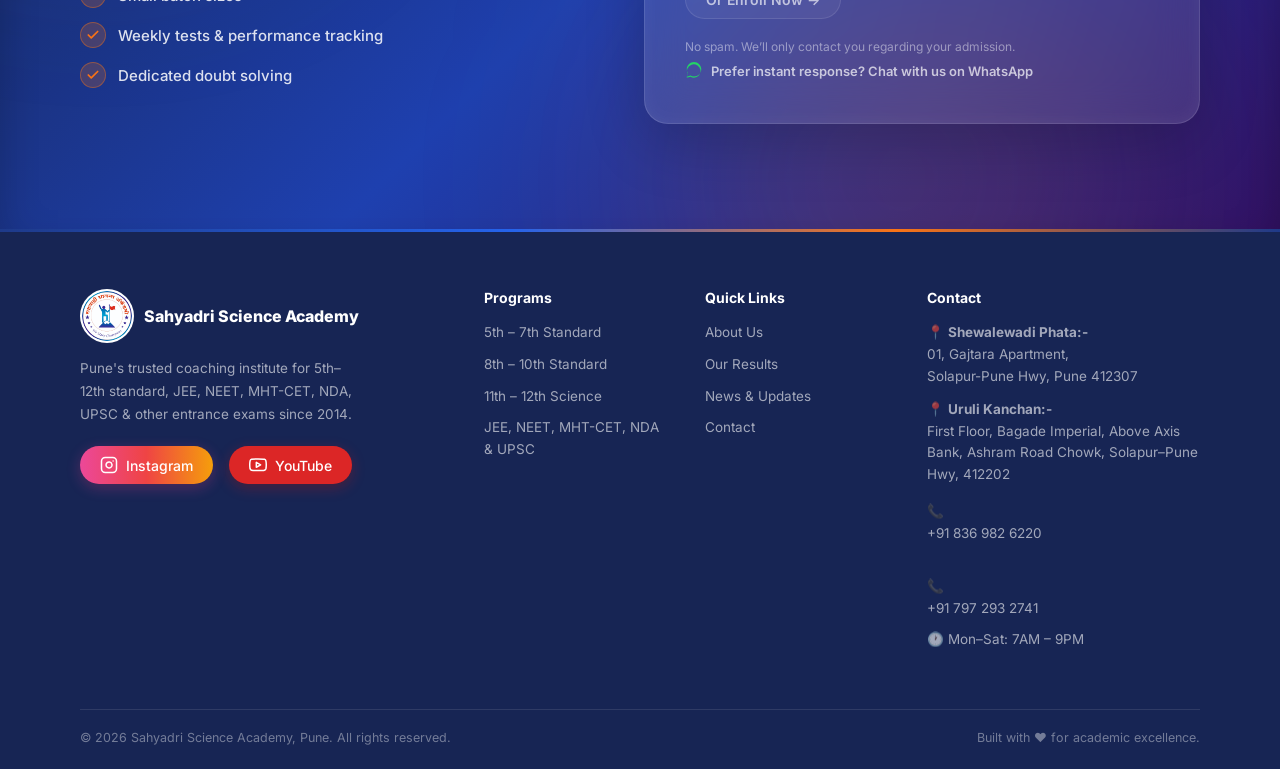
==== commit 26b604ea: "Update index.html" ====
--- a/index.html
+++ b/index.html
@@ -7,7 +7,7 @@
   <meta name="viewport" content="width=device-width, initial-scale=1.0" />
   <title>Sahyadri Science Academy — Best Coaching in Pune | JEE, NEET, MHT-CET, NDA, UPSC</title>
   <meta name="description" content="Sahyadri Science Academy — Top-rated coaching institute in Shewalewadi Phata, & Uruli Kanchan, Pune for 5th–12th standard, JEE, NEET, MHT-CET, NDA, UPSC & other entrance exams." />
-  <link rel="canonical" href="https://sahyadriscienceacademy.com/" />
+  <link rel="canonical" href="https://www.sahyadriscienceacademy.com/" />
   <!-- Open Graph -->
   <meta property="og:type" content="website" />
   <meta property="og:url" content="https://sahyadriscienceacademy.com/" />
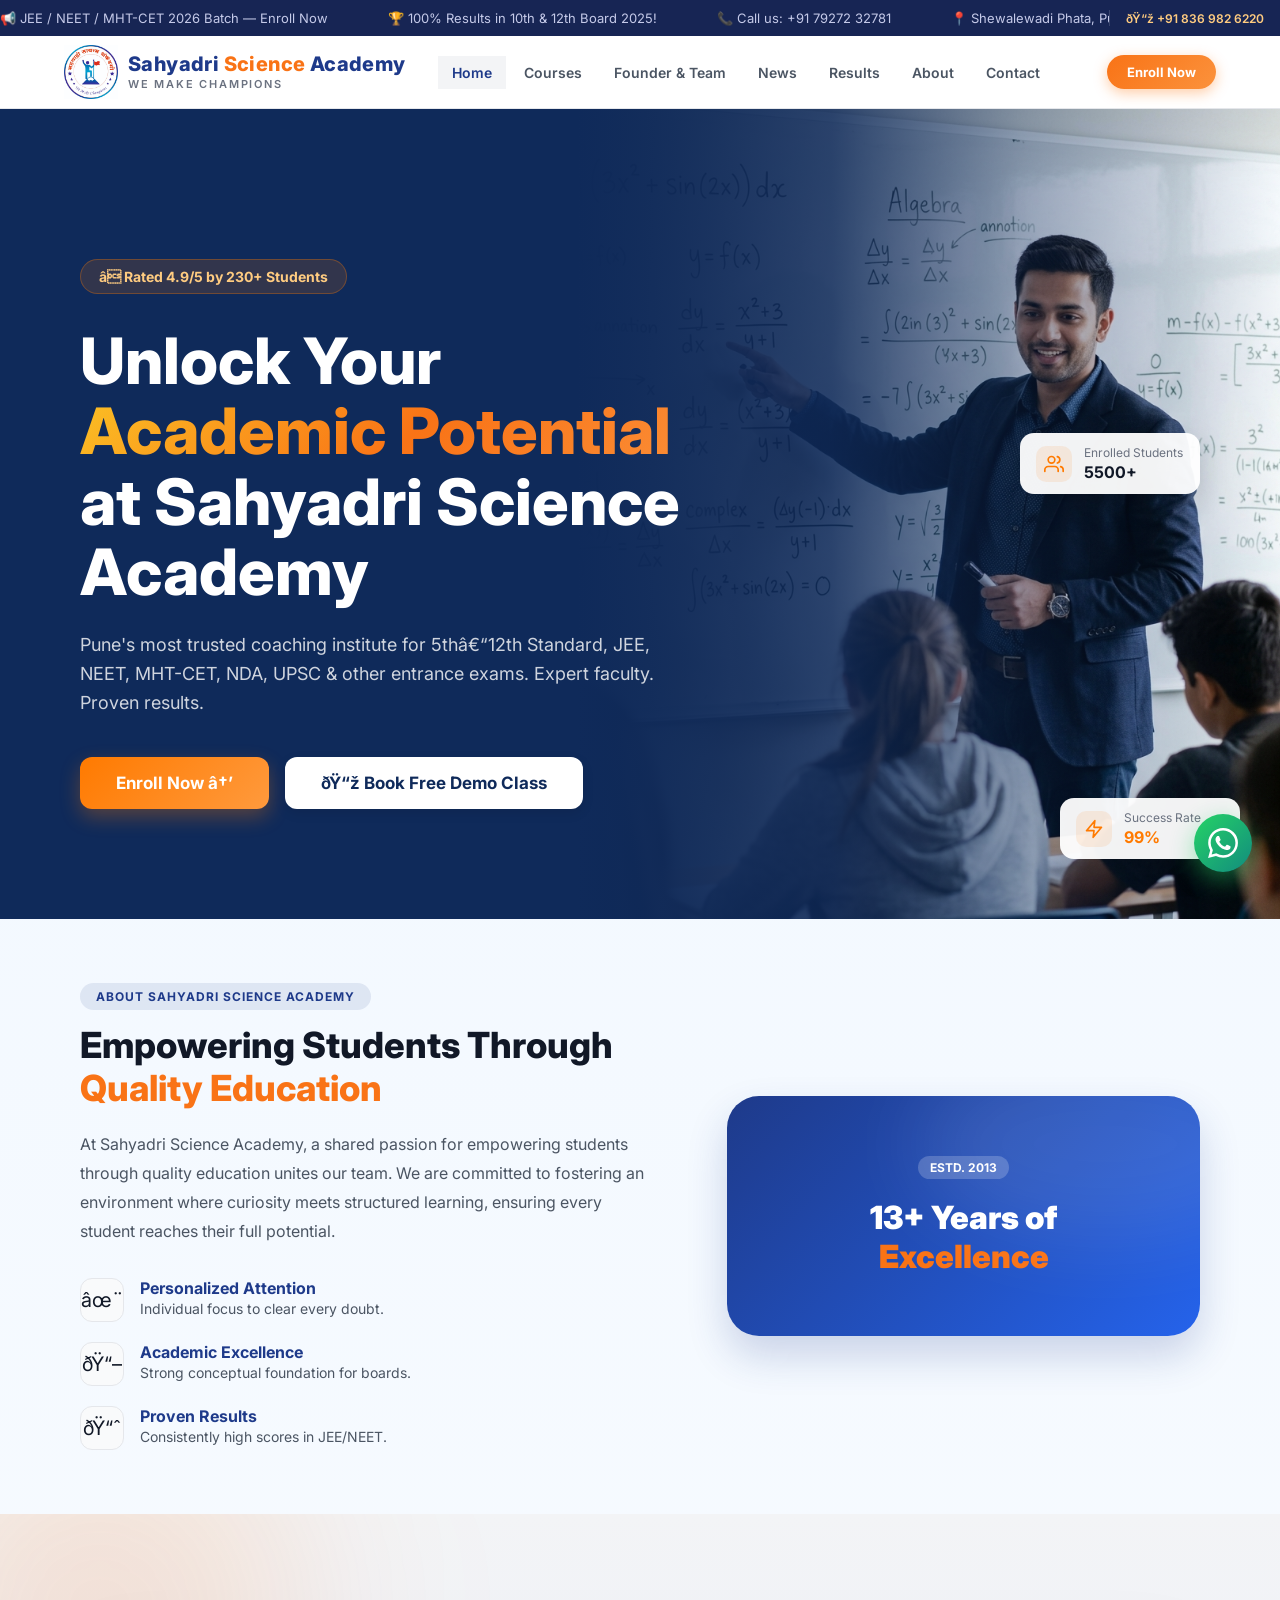
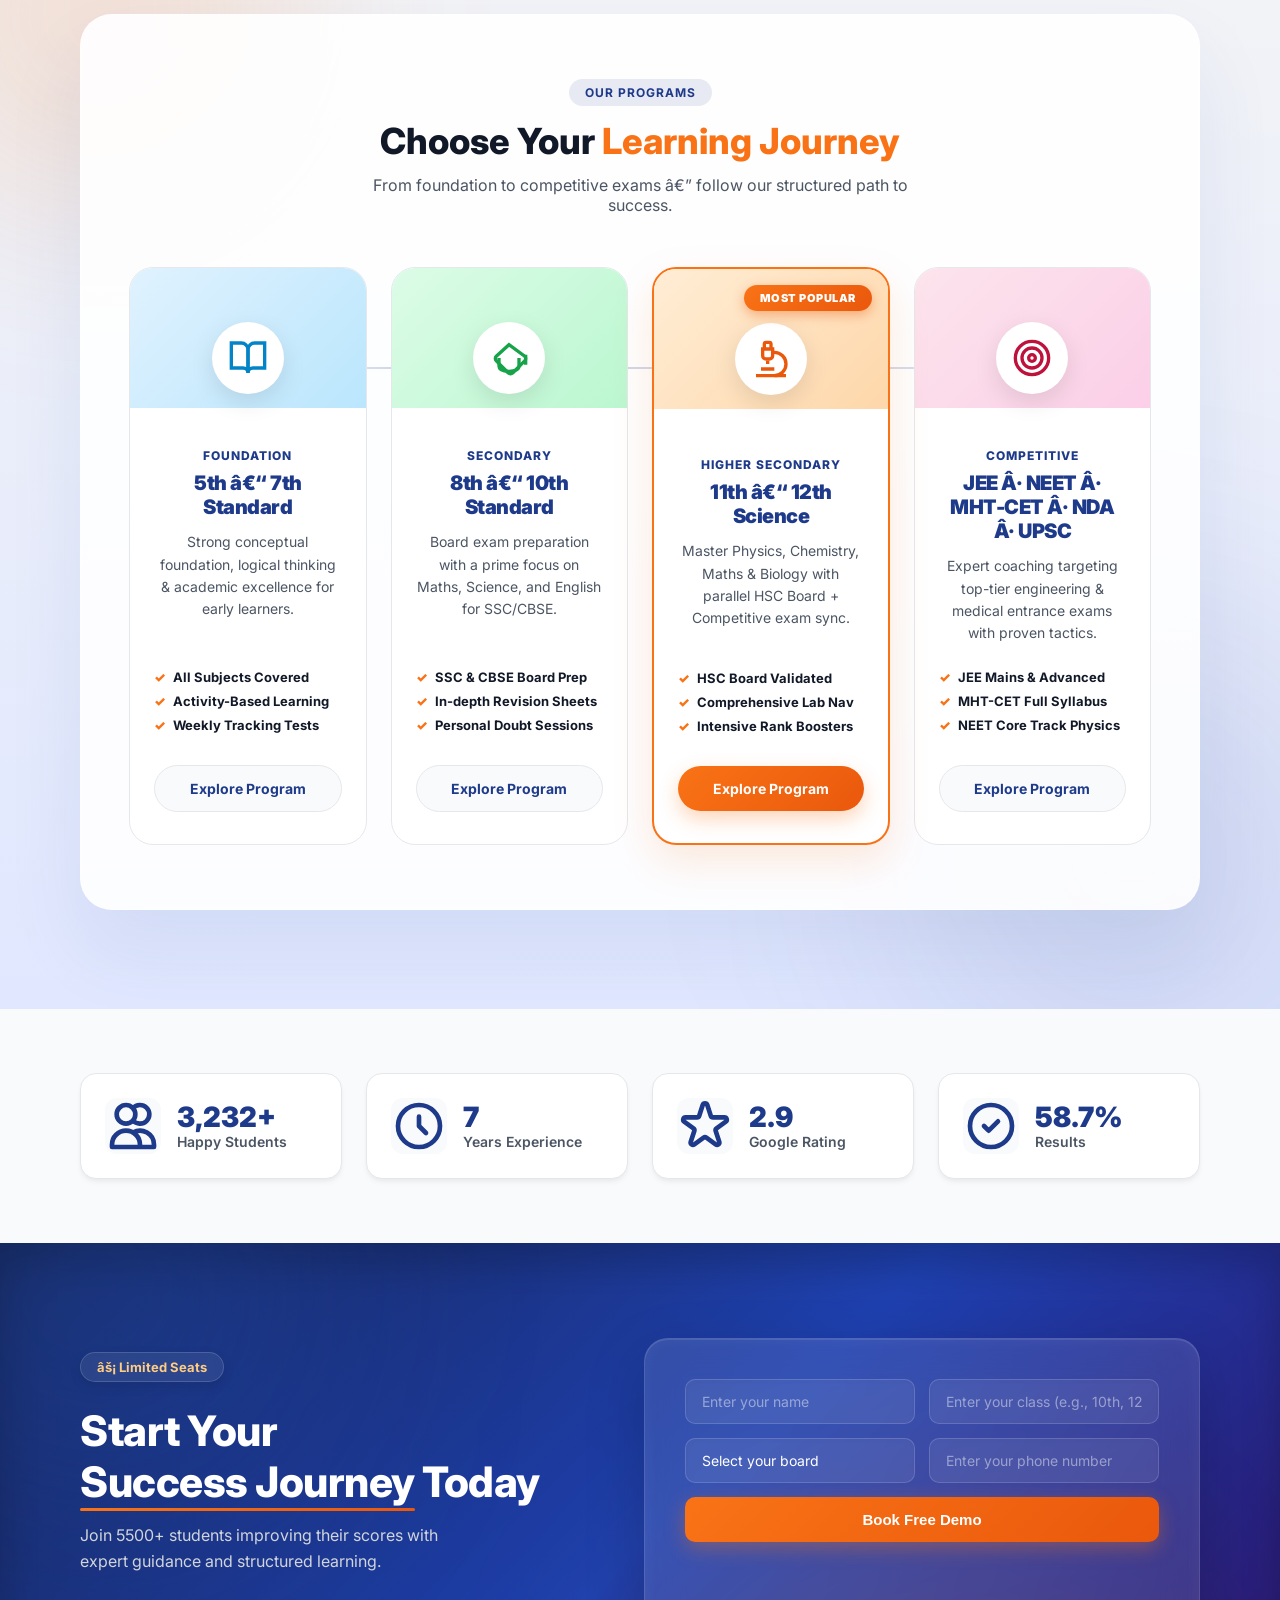
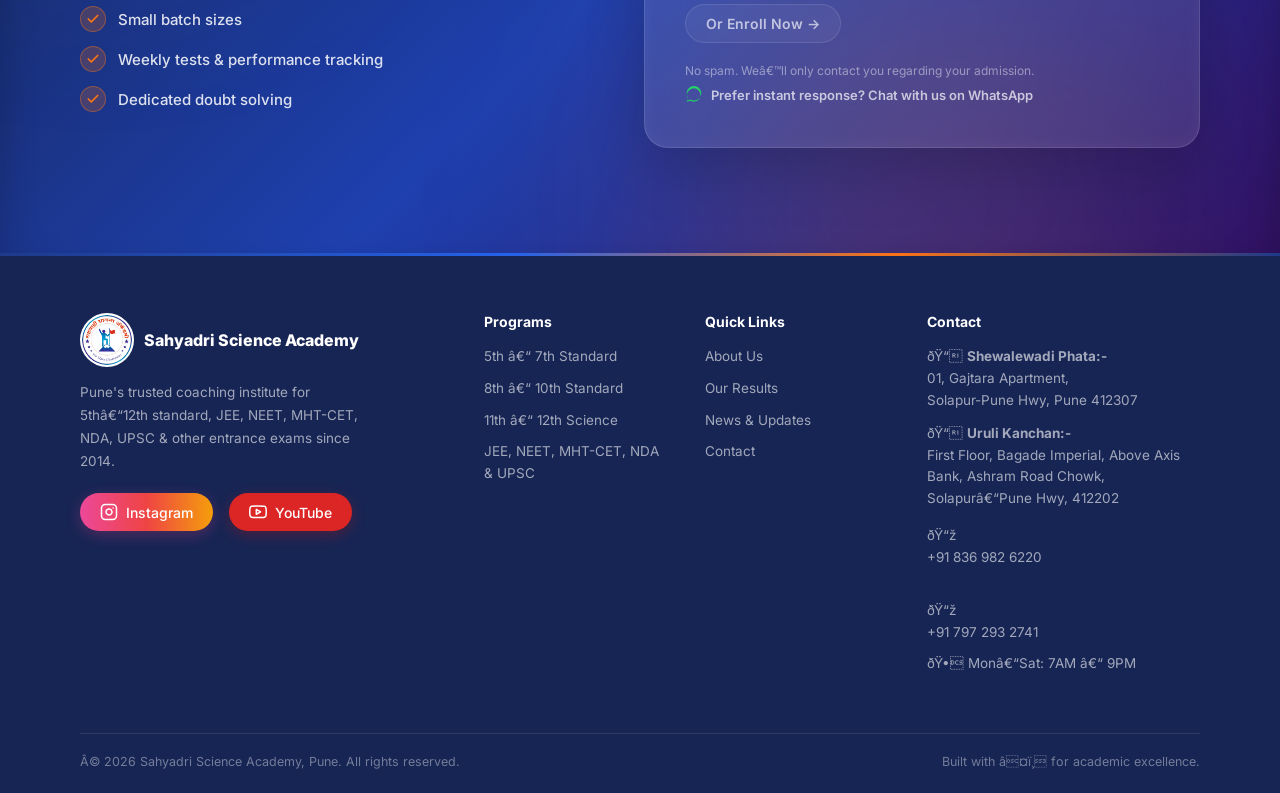
==== commit 7d37546a: "Add files via upload" ====
--- a/index.html
+++ b/index.html
@@ -1,26 +1,26 @@
-<!DOCTYPE html>
+﻿<!DOCTYPE html>
 <html lang="en">
 
 <head>
   <meta charset="UTF-8" />
   <link rel="icon" href="/favicon.ico" type="image/x-icon">
   <meta name="viewport" content="width=device-width, initial-scale=1.0" />
-  <title>Sahyadri Science Academy — Best Coaching in Pune | JEE, NEET, MHT-CET, NDA, UPSC</title>
-  <meta name="description" content="Sahyadri Science Academy — Top-rated coaching institute in Shewalewadi Phata, & Uruli Kanchan, Pune for 5th–12th standard, JEE, NEET, MHT-CET, NDA, UPSC & other entrance exams." />
+  <title>Sahyadri Science Academy â€” Best Coaching in Pune | JEE, NEET, MHT-CET, NDA, UPSC</title>
+  <meta name="description" content="Sahyadri Science Academy â€” Top-rated coaching institute in Shewalewadi Phata, & Uruli Kanchan, Pune for 5thâ€“12th standard, JEE, NEET, MHT-CET, NDA, UPSC & other entrance exams." />
   <link rel="canonical" href="https://www.sahyadriscienceacademy.com/" />
   <!-- Open Graph -->
   <meta property="og:type" content="website" />
-  <meta property="og:url" content="https://sahyadriscienceacademy.com/" />
-  <meta property="og:title" content="Sahyadri Science Academy — Best Coaching in Pune | JEE, NEET, MHT-CET" />
-  <meta property="og:description" content="Top-rated coaching institute in Pune for 5th–12th, JEE, NEET, MHT-CET, NDA & UPSC. 5500+ students mentored. 100% board results." />
-  <meta property="og:image" content="https://sahyadriscienceacademy.com/assets/sahyadri-logo.png" />
+  <meta property="og:url" content="https://www.sahyadriscienceacademy.com/" />
+  <meta property="og:title" content="Sahyadri Science Academy â€” Best Coaching in Pune | JEE, NEET, MHT-CET" />
+  <meta property="og:description" content="Top-rated coaching institute in Pune for 5thâ€“12th, JEE, NEET, MHT-CET, NDA & UPSC. 5500+ students mentored. 100% board results." />
+  <meta property="og:image" content="https://www.sahyadriscienceacademy.com/assets/sahyadri-logo.png" />
   <meta property="og:site_name" content="Sahyadri Science Academy" />
   <meta property="og:locale" content="en_IN" />
   <!-- Twitter Card -->
   <meta name="twitter:card" content="summary_large_image" />
-  <meta name="twitter:title" content="Sahyadri Science Academy — Best Coaching in Pune" />
+  <meta name="twitter:title" content="Sahyadri Science Academy â€” Best Coaching in Pune" />
   <meta name="twitter:description" content="Top-rated coaching institute in Pune for JEE, NEET, MHT-CET, NDA & UPSC. 5500+ students mentored." />
-  <meta name="twitter:image" content="https://sahyadriscienceacademy.com/assets/sahyadri-logo.png" />
+  <meta name="twitter:image" content="https://www.sahyadriscienceacademy.com/assets/sahyadri-logo.png" />
   <!-- Extra SEO -->
   <meta name="keywords" content="coaching classes Pune, JEE coaching Pune, NEET coaching Pune, MHT-CET coaching, science tuition Uruli Kanchan, coaching Shewalewadi Phata,, 11th 12th science coaching Pune, Sahyadri Science Academy" />
   <meta name="author" content="Sahyadri Science Academy" />
@@ -34,9 +34,9 @@
     "@type": "EducationalOrganization",
     "name": "Sahyadri Science Academy",
     "alternateName": "Sahyadri Classes",
-    "url": "https://sahyadriscienceacademy.com",
-    "logo": "https://sahyadriscienceacademy.com/assets/sahyadri-logo.png",
-    "description": "Top-rated coaching institute in Pune for 5th–12th standard, JEE, NEET, MHT-CET, NDA, UPSC and other entrance exams. Established in 2014.",
+    "url": "https://www.sahyadriscienceacademy.com",
+    "logo": "https://www.sahyadriscienceacademy.com/assets/sahyadri-logo.png",
+    "description": "Top-rated coaching institute in Pune for 5thâ€“12th standard, JEE, NEET, MHT-CET, NDA, UPSC and other entrance exams. Established in 2014.",
     "foundingDate": "2014",
     "slogan": "We Make Champions",
     "telephone": "+918369826220",
@@ -100,30 +100,30 @@
 
 <body>
 
-  <!-- ══════════════ TOP ANNOUNCEMENT STRIP ══════════════ -->
+  <!-- â•â•â•â•â•â•â•â•â•â•â•â•â•â• TOP ANNOUNCEMENT STRIP â•â•â•â•â•â•â•â•â•â•â•â•â•â• -->
   <div class="top-strip">
     <div class="strip-ticker">
       <div class="ticker-track" id="tickerTrack">
-        <span>🎉 New Batch Starting April 2026 — Limited Seats!</span>
-        <span>📢 JEE, NEET, MHT-CET, NDA, UPSC & other entrance exams — Enroll Now</span>
-        <span>🏆 100% Results in 10th & 12th Board 2025!</span>
-        <span>📞 Call us: +91 836 982 6220</span>
-        <span>📍 Shewalewadi Phata, Pune — 412307</span>
-        <span>⭐ Rated 4.9/5 by 230+ Students & Parents</span>
-        <span>🎉 New Batch Starting April 2026 — Limited Seats!</span>
-        <span>📢 JEE, NEET, MHT-CET, NDA, UPSC & other entrance exams — Enroll Now</span>
-        <span>🏆 100% Results in 10th & 12th Board 2025!</span>
-        <span>📞 Call us: +91 836 982 6220</span>
-        <span>📍 Shewalewadi Phata, Pune — 412307</span>
-        <span>⭐ Rated 4.9/5 by 230+ Students & Parents</span>
+        <span>ðŸŽ‰ New Batch Starting April 2026 â€” Limited Seats!</span>
+        <span>ðŸ“¢ JEE, NEET, MHT-CET, NDA, UPSC & other entrance exams â€” Enroll Now</span>
+        <span>ðŸ† 100% Results in 10th & 12th Board 2025!</span>
+        <span>ðŸ“ž Call us: +91 836 982 6220</span>
+        <span>ðŸ“ Shewalewadi Phata, Pune â€” 412307</span>
+        <span>â­ Rated 4.9/5 by 230+ Students & Parents</span>
+        <span>ðŸŽ‰ New Batch Starting April 2026 â€” Limited Seats!</span>
+        <span>ðŸ“¢ JEE, NEET, MHT-CET, NDA, UPSC & other entrance exams â€” Enroll Now</span>
+        <span>ðŸ† 100% Results in 10th & 12th Board 2025!</span>
+        <span>ðŸ“ž Call us: +91 836 982 6220</span>
+        <span>ðŸ“ Shewalewadi Phata, Pune â€” 412307</span>
+        <span>â­ Rated 4.9/5 by 230+ Students & Parents</span>
       </div>
     </div>
     <div class="strip-right">
-      <a href="tel:+918369826220">📞 +91 836 982 6220</a>
+      <a href="tel:+918369826220">ðŸ“ž +91 836 982 6220</a>
     </div>
   </div>
 
-  <!-- ══════════════ NAVBAR ══════════════ -->
+  <!-- â•â•â•â•â•â•â•â•â•â•â•â•â•â• NAVBAR â•â•â•â•â•â•â•â•â•â•â•â•â•â• -->
   <header class="navbar" id="navbar">
     <div class="nav-container">
       <a href="index.html" class="nav-logo">
@@ -156,7 +156,7 @@
 
   <main id="home">
 
-    <!-- ══════════════ HERO SECTION ══════════════ -->
+    <!-- â•â•â•â•â•â•â•â•â•â•â•â•â•â• HERO SECTION â•â•â•â•â•â•â•â•â•â•â•â•â•â• -->
     <section class="hero" id="hero">
       <!-- Background elements removed for performance -->
       
@@ -164,16 +164,16 @@
       <img src="assets/sahyadri_hero_v2.png" alt="Sahyadri Science Academy Classroom" class="hero-img-node" fetchpriority="high" />
 
       <div class="hero-content">
-        <div class="hero-badge animate-fade-up">⭐ Rated 4.9/5 by 230+ Students</div>
+        <div class="hero-badge animate-fade-up">â­ Rated 4.9/5 by 230+ Students</div>
         <h1 class="hero-title animate-fade-up delay-1">
           Unlock Your <span class="highlight">Academic Potential</span> at Sahyadri Science Academy
         </h1>
         <p class="hero-subtitle animate-fade-up delay-2">
-          Pune's most trusted coaching institute for 5th–12th Standard, JEE, NEET, MHT-CET, NDA, UPSC & other entrance exams. Expert faculty. Proven results.
+          Pune's most trusted coaching institute for 5thâ€“12th Standard, JEE, NEET, MHT-CET, NDA, UPSC & other entrance exams. Expert faculty. Proven results.
         </p>
         <div class="hero-actions animate-fade-up delay-3">
-          <a href="#" onclick="openLeadPopup(event)" class="btn-primary">Enroll Now →</a>
-          <a href="contact.html" class="btn-secondary">📞 Book Free Demo Class</a>
+          <a href="#" onclick="openLeadPopup(event)" class="btn-primary">Enroll Now â†’</a>
+          <a href="contact.html" class="btn-secondary">ðŸ“ž Book Free Demo Class</a>
         </div>
       </div>
 
@@ -198,7 +198,7 @@
       </div>
     </section>
 
-    <!-- ══════════════ ABOUT SECTION ══════════════ -->
+    <!-- â•â•â•â•â•â•â•â•â•â•â•â•â•â• ABOUT SECTION â•â•â•â•â•â•â•â•â•â•â•â•â•â• -->
     <section class="section about-intro">
       <div class="container">
         <div class="about-layout">
@@ -213,21 +213,21 @@
 
             <div class="about-highlights-grid">
               <div class="ah-item">
-                <div class="ah-icon">✨</div>
+                <div class="ah-icon">âœ¨</div>
                 <div class="ah-text">
                   <strong>Personalized Attention</strong>
                   <p>Individual focus to clear every doubt.</p>
                 </div>
               </div>
               <div class="ah-item">
-                <div class="ah-icon">📖</div>
+                <div class="ah-icon">ðŸ“–</div>
                 <div class="ah-text">
                   <strong>Academic Excellence</strong>
                   <p>Strong conceptual foundation for boards.</p>
                 </div>
               </div>
               <div class="ah-item">
-                <div class="ah-icon">📈</div>
+                <div class="ah-icon">ðŸ“ˆ</div>
                 <div class="ah-text">
                   <strong>Proven Results</strong>
                   <p>Consistently high scores in JEE/NEET.</p>
@@ -245,14 +245,14 @@
       </div>
     </section>
 
-    <!-- ══════════════ COURSE CATEGORIES ══════════════ -->
+    <!-- â•â•â•â•â•â•â•â•â•â•â•â•â•â• COURSE CATEGORIES â•â•â•â•â•â•â•â•â•â•â•â•â•â• -->
     <section class="section categories-section" id="courses">
       <div class="container">
         <div class="glass-container">
           <div class="section-header">
             <div class="section-tag" style="background: rgba(30,58,138,0.1); color: var(--navy);">Our Programs</div>
             <h2 class="section-title">Choose Your <span class="highlight">Learning Journey</span></h2>
-            <p class="section-sub">From foundation to competitive exams — follow our structured path to success.</p>
+            <p class="section-sub">From foundation to competitive exams â€” follow our structured path to success.</p>
           </div>
           <div class="categories-grid">
 
@@ -265,7 +265,7 @@
               </div>
               <div class="cat-content">
                 <div class="cat-label">Foundation</div>
-                <h3>5th – 7th Standard</h3>
+                <h3>5th â€“ 7th Standard</h3>
                 <p>Strong conceptual foundation, logical thinking & academic excellence for early learners.</p>
                 <ul class="cat-highlights">
                   <li>All Subjects Covered</li>
@@ -287,7 +287,7 @@
               </div>
               <div class="cat-content">
                 <div class="cat-label">Secondary</div>
-                <h3>8th – 10th Standard</h3>
+                <h3>8th â€“ 10th Standard</h3>
                 <p>Board exam preparation with a prime focus on Maths, Science, and English for SSC/CBSE.</p>
                 <ul class="cat-highlights">
                   <li>SSC & CBSE Board Prep</li>
@@ -312,7 +312,7 @@
               </div>
               <div class="cat-content">
                 <div class="cat-label">Higher Secondary</div>
-                <h3>11th – 12th Science</h3>
+                <h3>11th â€“ 12th Science</h3>
                 <p>Master Physics, Chemistry, Maths & Biology with parallel HSC Board + Competitive exam sync.</p>
                 <ul class="cat-highlights">
                   <li>HSC Board Validated</li>
@@ -333,7 +333,7 @@
               </div>
               <div class="cat-content">
                 <div class="cat-label">Competitive</div>
-                <h3>JEE · NEET · MHT-CET · NDA · UPSC</h3>
+                <h3>JEE Â· NEET Â· MHT-CET Â· NDA Â· UPSC</h3>
                 <p>Expert coaching targeting top-tier engineering & medical entrance exams with proven tactics.</p>
                 <ul class="cat-highlights">
                   <li>JEE Mains & Advanced</li>
@@ -349,7 +349,7 @@
       </div>
     </section>
 
-    <!-- ══════════════ STATS BANNER ══════════════ -->
+    <!-- â•â•â•â•â•â•â•â•â•â•â•â•â•â• STATS BANNER â•â•â•â•â•â•â•â•â•â•â•â•â•â• -->
     <section class="stats-banner section">
       <div class="container">
         <div class="stats-grid">
@@ -408,7 +408,7 @@
 
 
 
-    <!-- ══════ FINAL CTA ══════ -->
+    <!-- â•â•â•â•â•â• FINAL CTA â•â•â•â•â•â• -->
     <section class="cta-section" id="cta-enroll">
       <div class="cta-blobs">
         <div class="cta-blob cta-blob-1"></div>
@@ -420,7 +420,7 @@
 
           <!-- LEFT COLUMN -->
           <div class="cta-left">
-            <div class="cta-urgency">⚡ Limited Seats </div>
+            <div class="cta-urgency">âš¡ Limited Seats </div>
             <h2 class="cta-title">Start Your <span class="signature-underline">Success Journey</span> Today</h2>
             <p class="cta-sub">Join 5500+ students improving their scores with expert guidance and structured learning.
             </p>
@@ -483,7 +483,7 @@
               </div>
 
               <div class="cta-trust">
-                <p>No spam. We’ll only contact you regarding your admission.</p>
+                <p>No spam. Weâ€™ll only contact you regarding your admission.</p>
                 <a href="https://wa.me/918369826220" target="_blank" rel="noopener" class="cta-wa">
                   <svg fill="currentColor" viewBox="0 0 24 24">
                     <path
@@ -502,7 +502,7 @@
 
   </main>
 
-  <!-- ══════════════ FOOTER ══════════════ -->
+  <!-- â•â•â•â•â•â•â•â•â•â•â•â•â•â• FOOTER â•â•â•â•â•â•â•â•â•â•â•â•â•â• -->
   <footer class="footer">
     <div class="container">
       <div class="footer-grid">
@@ -511,7 +511,7 @@
             <img src="assets/sahyadri-logo.png" alt="Sahyadri Science Academy Logo" class="logo-img" />
             <span>Sahyadri Science Academy</span>
           </div>
-          <p>Pune's trusted coaching institute for 5th–12th standard, JEE, NEET, MHT-CET, NDA, UPSC & other entrance
+          <p>Pune's trusted coaching institute for 5thâ€“12th standard, JEE, NEET, MHT-CET, NDA, UPSC & other entrance
             exams since 2014.</p>
           <div class="social-links">
             <a href="https://www.instagram.com/sahyadri_science_academy_pune?utm_source=qr&igsh=MWV1azR0dThqZ2Rndw==" target="_blank" rel="noopener noreferrer" class="social-btn instagram">
@@ -526,9 +526,9 @@
         </div>
         <div class="footer-col">
           <h4>Programs</h4>
-          <a href="#primary">5th – 7th Standard</a>
-          <a href="#secondary">8th – 10th Standard</a>
-          <a href="#hsc">11th – 12th Science</a>
+          <a href="#primary">5th â€“ 7th Standard</a>
+          <a href="#secondary">8th â€“ 10th Standard</a>
+          <a href="#hsc">11th â€“ 12th Science</a>
           <a href="#competitive">JEE, NEET, MHT-CET, NDA & UPSC</a>
         </div>
         <div class="footer-col">
@@ -540,15 +540,15 @@
         </div>
         <div class="footer-col">
           <h4>Contact</h4>
-          <p style="margin-bottom: 12px; font-size: 13.5px; line-height: 1.6;">📍 <strong>Shewalewadi Phata:-</strong><br />01, Gajtara Apartment,<br />Solapur-Pune Hwy, Pune 412307</p>
-          <p style="margin-bottom: 16px; font-size: 13.5px; line-height: 1.6;">📍 <strong>Uruli Kanchan:-</strong><br />First Floor, Bagade Imperial, Above Axis Bank, Ashram Road Chowk, Solapur–Pune Hwy, 412202</p>
-          <p>📞 <a href="tel:+918369826220">+91 836 982 6220</a><br/>📞 <a href="tel:+917972932741">+91 797 293 2741</a></p>
-          <p style="margin-top: 10px;">🕐 Mon–Sat: 7AM – 9PM</p>
+          <p style="margin-bottom: 12px; font-size: 13.5px; line-height: 1.6;">ðŸ“ <strong>Shewalewadi Phata:-</strong><br />01, Gajtara Apartment,<br />Solapur-Pune Hwy, Pune 412307</p>
+          <p style="margin-bottom: 16px; font-size: 13.5px; line-height: 1.6;">ðŸ“ <strong>Uruli Kanchan:-</strong><br />First Floor, Bagade Imperial, Above Axis Bank, Ashram Road Chowk, Solapurâ€“Pune Hwy, 412202</p>
+          <p>ðŸ“ž <a href="tel:+918369826220">+91 836 982 6220</a><br/>ðŸ“ž <a href="tel:+917972932741">+91 797 293 2741</a></p>
+          <p style="margin-top: 10px;">ðŸ• Monâ€“Sat: 7AM â€“ 9PM</p>
         </div>
       </div>
       <div class="footer-bottom">
-        <p>© 2026 Sahyadri Science Academy, Pune. All rights reserved.</p>
-        <p>Built with ❤️ for academic excellence.</p>
+        <p>Â© 2026 Sahyadri Science Academy, Pune. All rights reserved.</p>
+        <p>Built with â¤ï¸ for academic excellence.</p>
       </div>
     </div>
   </footer>
@@ -558,3 +558,4 @@
 </body>
 
 </html>
+
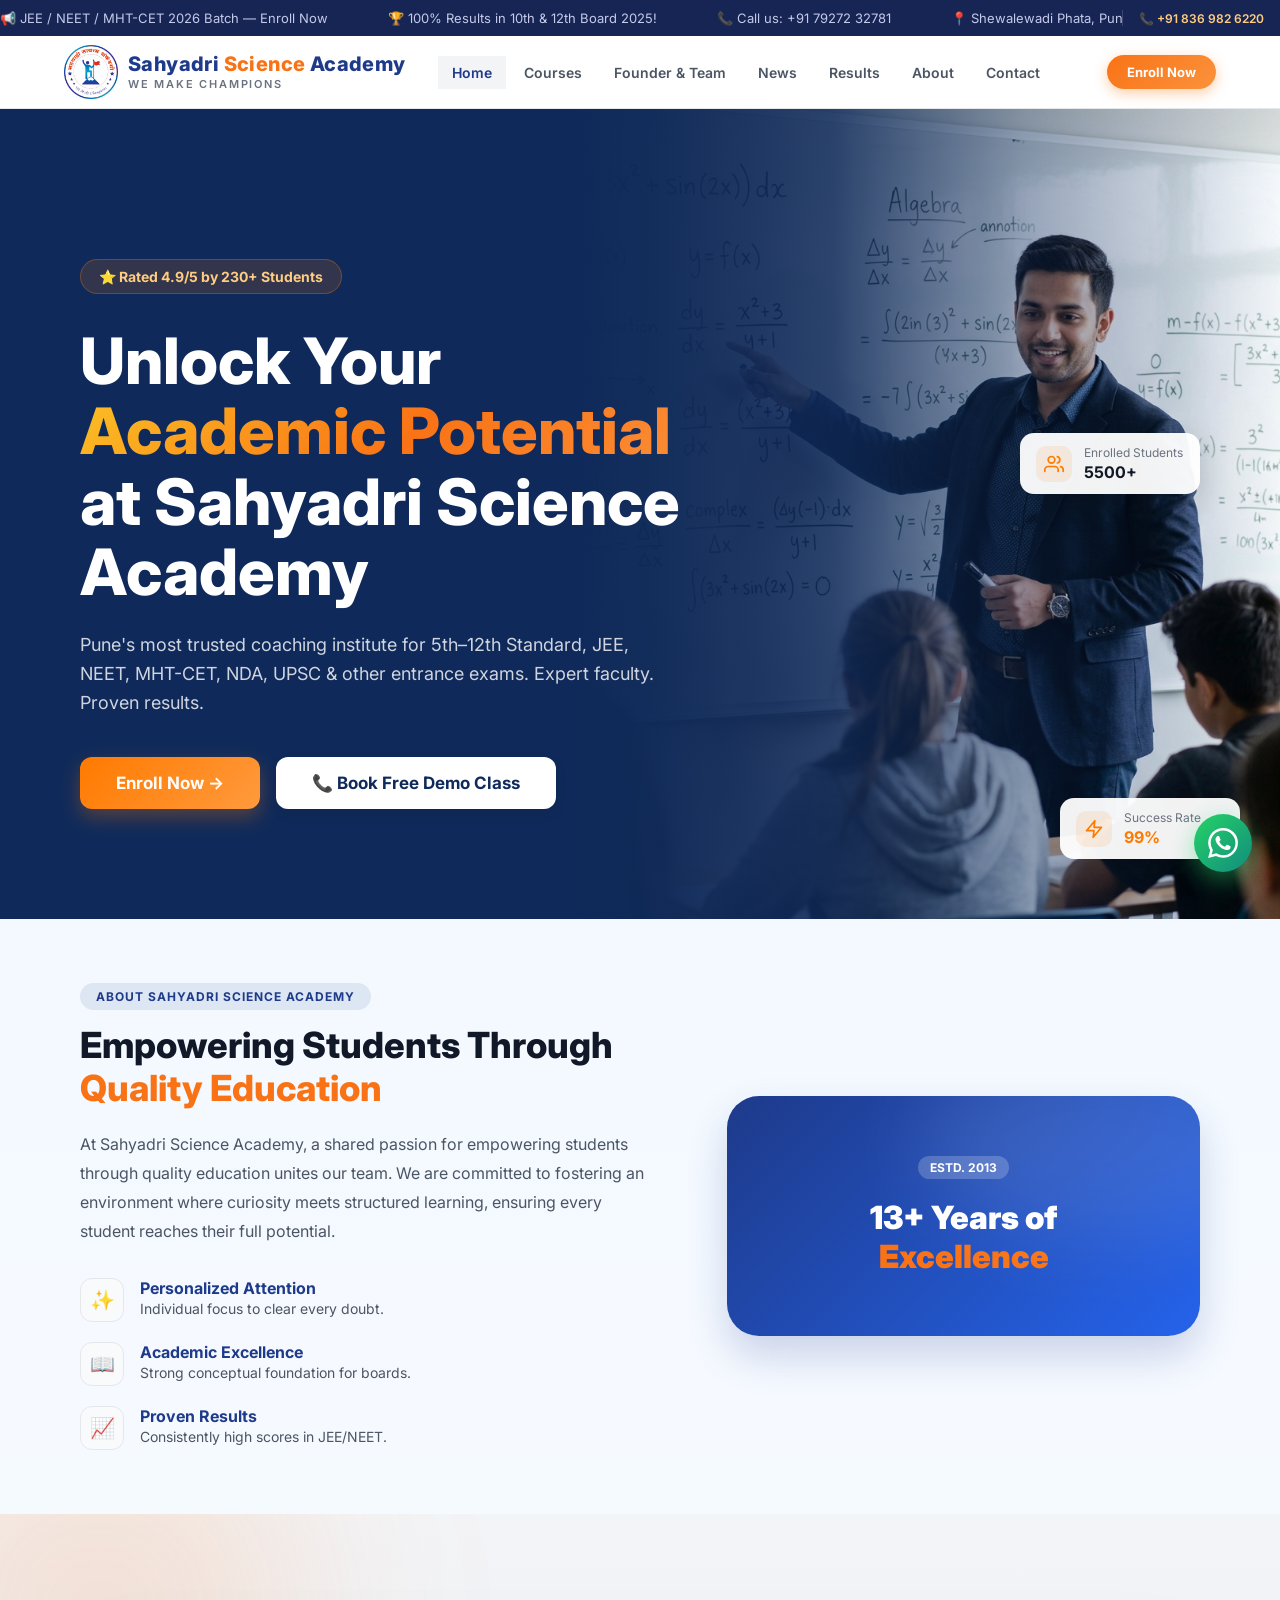
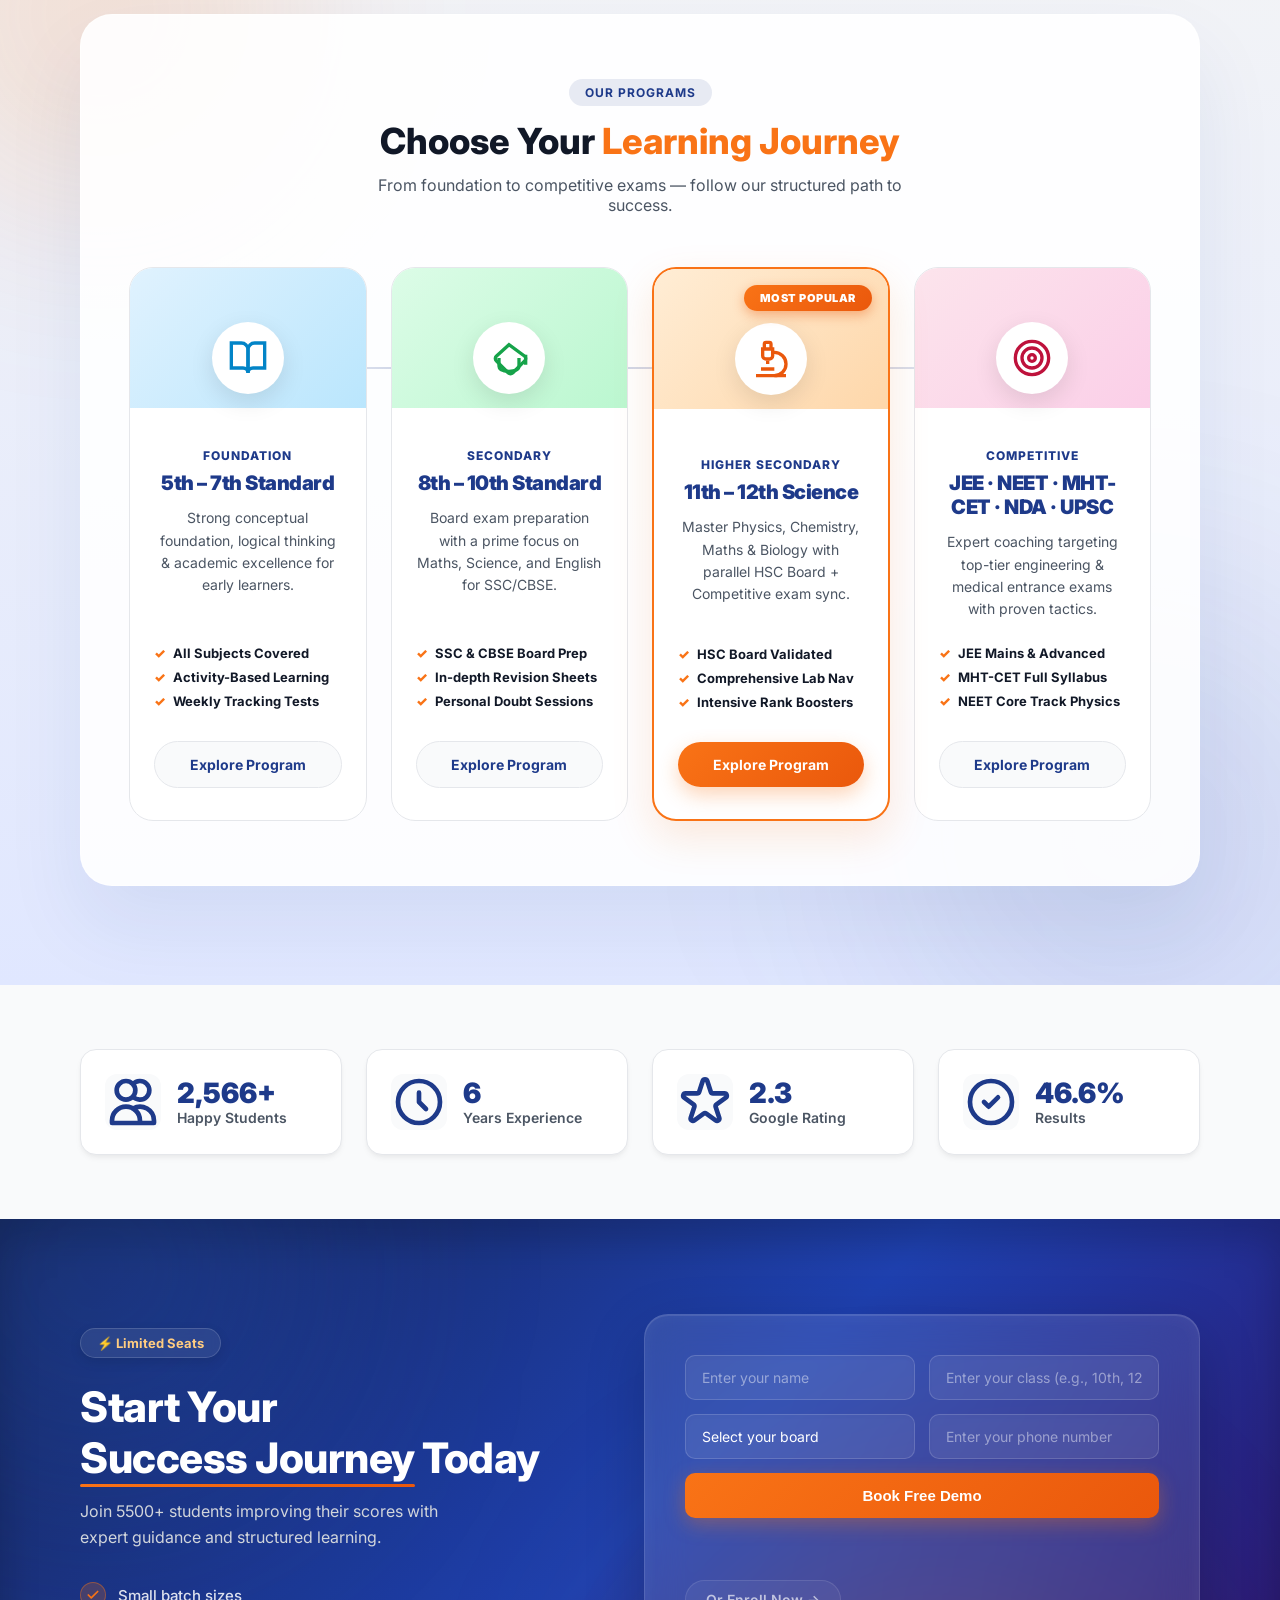
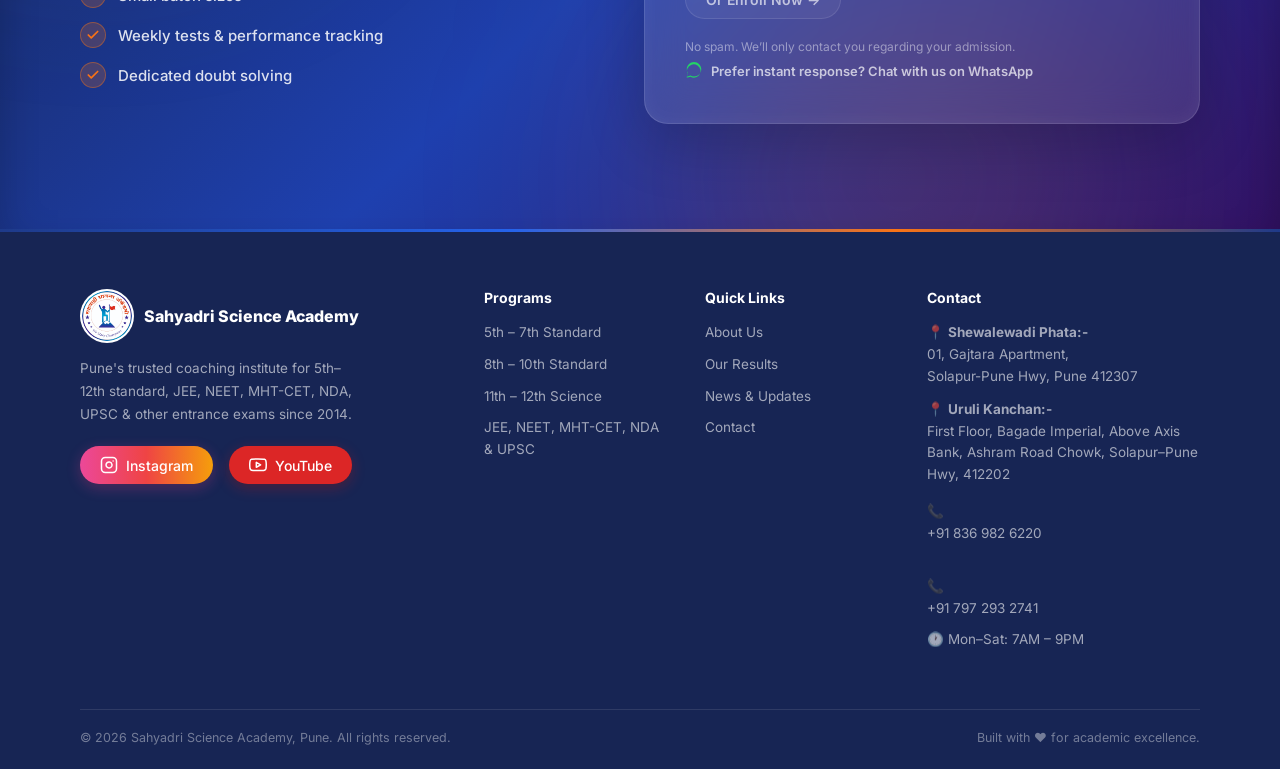
==== commit 0588e902: "Add files via upload" ====
--- a/index.html
+++ b/index.html
@@ -5,20 +5,20 @@
   <meta charset="UTF-8" />
   <link rel="icon" href="/favicon.ico" type="image/x-icon">
   <meta name="viewport" content="width=device-width, initial-scale=1.0" />
-  <title>Sahyadri Science Academy â€” Best Coaching in Pune | JEE, NEET, MHT-CET, NDA, UPSC</title>
-  <meta name="description" content="Sahyadri Science Academy â€” Top-rated coaching institute in Shewalewadi Phata, & Uruli Kanchan, Pune for 5thâ€“12th standard, JEE, NEET, MHT-CET, NDA, UPSC & other entrance exams." />
+  <title>Sahyadri Science Academy — Best Coaching in Pune | JEE, NEET, MHT-CET, NDA, UPSC</title>
+  <meta name="description" content="Sahyadri Science Academy — Top-rated coaching institute in Shewalewadi Phata, & Uruli Kanchan, Pune for 5th–12th standard, JEE, NEET, MHT-CET, NDA, UPSC & other entrance exams." />
   <link rel="canonical" href="https://www.sahyadriscienceacademy.com/" />
   <!-- Open Graph -->
   <meta property="og:type" content="website" />
   <meta property="og:url" content="https://www.sahyadriscienceacademy.com/" />
-  <meta property="og:title" content="Sahyadri Science Academy â€” Best Coaching in Pune | JEE, NEET, MHT-CET" />
-  <meta property="og:description" content="Top-rated coaching institute in Pune for 5thâ€“12th, JEE, NEET, MHT-CET, NDA & UPSC. 5500+ students mentored. 100% board results." />
+  <meta property="og:title" content="Sahyadri Science Academy — Best Coaching in Pune | JEE, NEET, MHT-CET" />
+  <meta property="og:description" content="Top-rated coaching institute in Pune for 5th–12th, JEE, NEET, MHT-CET, NDA & UPSC. 5500+ students mentored. 100% board results." />
   <meta property="og:image" content="https://www.sahyadriscienceacademy.com/assets/sahyadri-logo.png" />
   <meta property="og:site_name" content="Sahyadri Science Academy" />
   <meta property="og:locale" content="en_IN" />
   <!-- Twitter Card -->
   <meta name="twitter:card" content="summary_large_image" />
-  <meta name="twitter:title" content="Sahyadri Science Academy â€” Best Coaching in Pune" />
+  <meta name="twitter:title" content="Sahyadri Science Academy — Best Coaching in Pune" />
   <meta name="twitter:description" content="Top-rated coaching institute in Pune for JEE, NEET, MHT-CET, NDA & UPSC. 5500+ students mentored." />
   <meta name="twitter:image" content="https://www.sahyadriscienceacademy.com/assets/sahyadri-logo.png" />
   <!-- Extra SEO -->
@@ -36,7 +36,7 @@
     "alternateName": "Sahyadri Classes",
     "url": "https://www.sahyadriscienceacademy.com",
     "logo": "https://www.sahyadriscienceacademy.com/assets/sahyadri-logo.png",
-    "description": "Top-rated coaching institute in Pune for 5thâ€“12th standard, JEE, NEET, MHT-CET, NDA, UPSC and other entrance exams. Established in 2014.",
+    "description": "Top-rated coaching institute in Pune for 5th–12th standard, JEE, NEET, MHT-CET, NDA, UPSC and other entrance exams. Established in 2014.",
     "foundingDate": "2014",
     "slogan": "We Make Champions",
     "telephone": "+918369826220",
@@ -100,30 +100,30 @@
 
 <body>
 
-  <!-- â•â•â•â•â•â•â•â•â•â•â•â•â•â• TOP ANNOUNCEMENT STRIP â•â•â•â•â•â•â•â•â•â•â•â•â•â• -->
+  <!-- ══════════════ TOP ANNOUNCEMENT STRIP ══════════════ -->
   <div class="top-strip">
     <div class="strip-ticker">
       <div class="ticker-track" id="tickerTrack">
-        <span>ðŸŽ‰ New Batch Starting April 2026 â€” Limited Seats!</span>
-        <span>ðŸ“¢ JEE, NEET, MHT-CET, NDA, UPSC & other entrance exams â€” Enroll Now</span>
-        <span>ðŸ† 100% Results in 10th & 12th Board 2025!</span>
-        <span>ðŸ“ž Call us: +91 836 982 6220</span>
-        <span>ðŸ“ Shewalewadi Phata, Pune â€” 412307</span>
-        <span>â­ Rated 4.9/5 by 230+ Students & Parents</span>
-        <span>ðŸŽ‰ New Batch Starting April 2026 â€” Limited Seats!</span>
-        <span>ðŸ“¢ JEE, NEET, MHT-CET, NDA, UPSC & other entrance exams â€” Enroll Now</span>
-        <span>ðŸ† 100% Results in 10th & 12th Board 2025!</span>
-        <span>ðŸ“ž Call us: +91 836 982 6220</span>
-        <span>ðŸ“ Shewalewadi Phata, Pune â€” 412307</span>
-        <span>â­ Rated 4.9/5 by 230+ Students & Parents</span>
+        <span>🎉 New Batch Starting April 2026 — Limited Seats!</span>
+        <span>📢 JEE, NEET, MHT-CET, NDA, UPSC & other entrance exams — Enroll Now</span>
+        <span>🏆 100% Results in 10th & 12th Board 2025!</span>
+        <span>📞 Call us: +91 836 982 6220</span>
+        <span>📍 Shewalewadi Phata, Pune — 412307</span>
+        <span>⭐ Rated 4.9/5 by 230+ Students & Parents</span>
+        <span>🎉 New Batch Starting April 2026 — Limited Seats!</span>
+        <span>📢 JEE, NEET, MHT-CET, NDA, UPSC & other entrance exams — Enroll Now</span>
+        <span>🏆 100% Results in 10th & 12th Board 2025!</span>
+        <span>📞 Call us: +91 836 982 6220</span>
+        <span>📍 Shewalewadi Phata, Pune — 412307</span>
+        <span>⭐ Rated 4.9/5 by 230+ Students & Parents</span>
       </div>
     </div>
     <div class="strip-right">
-      <a href="tel:+918369826220">ðŸ“ž +91 836 982 6220</a>
+      <a href="tel:+918369826220">📞 +91 836 982 6220</a>
     </div>
   </div>
 
-  <!-- â•â•â•â•â•â•â•â•â•â•â•â•â•â• NAVBAR â•â•â•â•â•â•â•â•â•â•â•â•â•â• -->
+  <!-- ══════════════ NAVBAR ══════════════ -->
   <header class="navbar" id="navbar">
     <div class="nav-container">
       <a href="index.html" class="nav-logo">
@@ -156,7 +156,7 @@
 
   <main id="home">
 
-    <!-- â•â•â•â•â•â•â•â•â•â•â•â•â•â• HERO SECTION â•â•â•â•â•â•â•â•â•â•â•â•â•â• -->
+    <!-- ══════════════ HERO SECTION ══════════════ -->
     <section class="hero" id="hero">
       <!-- Background elements removed for performance -->
       
@@ -164,16 +164,16 @@
       <img src="assets/sahyadri_hero_v2.png" alt="Sahyadri Science Academy Classroom" class="hero-img-node" fetchpriority="high" />
 
       <div class="hero-content">
-        <div class="hero-badge animate-fade-up">â­ Rated 4.9/5 by 230+ Students</div>
+        <div class="hero-badge animate-fade-up">⭐ Rated 4.9/5 by 230+ Students</div>
         <h1 class="hero-title animate-fade-up delay-1">
           Unlock Your <span class="highlight">Academic Potential</span> at Sahyadri Science Academy
         </h1>
         <p class="hero-subtitle animate-fade-up delay-2">
-          Pune's most trusted coaching institute for 5thâ€“12th Standard, JEE, NEET, MHT-CET, NDA, UPSC & other entrance exams. Expert faculty. Proven results.
+          Pune's most trusted coaching institute for 5th–12th Standard, JEE, NEET, MHT-CET, NDA, UPSC & other entrance exams. Expert faculty. Proven results.
         </p>
         <div class="hero-actions animate-fade-up delay-3">
-          <a href="#" onclick="openLeadPopup(event)" class="btn-primary">Enroll Now â†’</a>
-          <a href="contact.html" class="btn-secondary">ðŸ“ž Book Free Demo Class</a>
+          <a href="#" onclick="openLeadPopup(event)" class="btn-primary">Enroll Now →</a>
+          <a href="contact.html" class="btn-secondary">📞 Book Free Demo Class</a>
         </div>
       </div>
 
@@ -198,7 +198,7 @@
       </div>
     </section>
 
-    <!-- â•â•â•â•â•â•â•â•â•â•â•â•â•â• ABOUT SECTION â•â•â•â•â•â•â•â•â•â•â•â•â•â• -->
+    <!-- ══════════════ ABOUT SECTION ══════════════ -->
     <section class="section about-intro">
       <div class="container">
         <div class="about-layout">
@@ -213,21 +213,21 @@
 
             <div class="about-highlights-grid">
               <div class="ah-item">
-                <div class="ah-icon">âœ¨</div>
+                <div class="ah-icon">✨</div>
                 <div class="ah-text">
                   <strong>Personalized Attention</strong>
                   <p>Individual focus to clear every doubt.</p>
                 </div>
               </div>
               <div class="ah-item">
-                <div class="ah-icon">ðŸ“–</div>
+                <div class="ah-icon">📖</div>
                 <div class="ah-text">
                   <strong>Academic Excellence</strong>
                   <p>Strong conceptual foundation for boards.</p>
                 </div>
               </div>
               <div class="ah-item">
-                <div class="ah-icon">ðŸ“ˆ</div>
+                <div class="ah-icon">📈</div>
                 <div class="ah-text">
                   <strong>Proven Results</strong>
                   <p>Consistently high scores in JEE/NEET.</p>
@@ -245,14 +245,14 @@
       </div>
     </section>
 
-    <!-- â•â•â•â•â•â•â•â•â•â•â•â•â•â• COURSE CATEGORIES â•â•â•â•â•â•â•â•â•â•â•â•â•â• -->
+    <!-- ══════════════ COURSE CATEGORIES ══════════════ -->
     <section class="section categories-section" id="courses">
       <div class="container">
         <div class="glass-container">
           <div class="section-header">
             <div class="section-tag" style="background: rgba(30,58,138,0.1); color: var(--navy);">Our Programs</div>
             <h2 class="section-title">Choose Your <span class="highlight">Learning Journey</span></h2>
-            <p class="section-sub">From foundation to competitive exams â€” follow our structured path to success.</p>
+            <p class="section-sub">From foundation to competitive exams — follow our structured path to success.</p>
           </div>
           <div class="categories-grid">
 
@@ -265,7 +265,7 @@
               </div>
               <div class="cat-content">
                 <div class="cat-label">Foundation</div>
-                <h3>5th â€“ 7th Standard</h3>
+                <h3>5th – 7th Standard</h3>
                 <p>Strong conceptual foundation, logical thinking & academic excellence for early learners.</p>
                 <ul class="cat-highlights">
                   <li>All Subjects Covered</li>
@@ -287,7 +287,7 @@
               </div>
               <div class="cat-content">
                 <div class="cat-label">Secondary</div>
-                <h3>8th â€“ 10th Standard</h3>
+                <h3>8th – 10th Standard</h3>
                 <p>Board exam preparation with a prime focus on Maths, Science, and English for SSC/CBSE.</p>
                 <ul class="cat-highlights">
                   <li>SSC & CBSE Board Prep</li>
@@ -312,7 +312,7 @@
               </div>
               <div class="cat-content">
                 <div class="cat-label">Higher Secondary</div>
-                <h3>11th â€“ 12th Science</h3>
+                <h3>11th – 12th Science</h3>
                 <p>Master Physics, Chemistry, Maths & Biology with parallel HSC Board + Competitive exam sync.</p>
                 <ul class="cat-highlights">
                   <li>HSC Board Validated</li>
@@ -333,7 +333,7 @@
               </div>
               <div class="cat-content">
                 <div class="cat-label">Competitive</div>
-                <h3>JEE Â· NEET Â· MHT-CET Â· NDA Â· UPSC</h3>
+                <h3>JEE · NEET · MHT-CET · NDA · UPSC</h3>
                 <p>Expert coaching targeting top-tier engineering & medical entrance exams with proven tactics.</p>
                 <ul class="cat-highlights">
                   <li>JEE Mains & Advanced</li>
@@ -349,7 +349,7 @@
       </div>
     </section>
 
-    <!-- â•â•â•â•â•â•â•â•â•â•â•â•â•â• STATS BANNER â•â•â•â•â•â•â•â•â•â•â•â•â•â• -->
+    <!-- ══════════════ STATS BANNER ══════════════ -->
     <section class="stats-banner section">
       <div class="container">
         <div class="stats-grid">
@@ -408,7 +408,7 @@
 
 
 
-    <!-- â•â•â•â•â•â• FINAL CTA â•â•â•â•â•â• -->
+    <!-- ══════ FINAL CTA ══════ -->
     <section class="cta-section" id="cta-enroll">
       <div class="cta-blobs">
         <div class="cta-blob cta-blob-1"></div>
@@ -420,7 +420,7 @@
 
           <!-- LEFT COLUMN -->
           <div class="cta-left">
-            <div class="cta-urgency">âš¡ Limited Seats </div>
+            <div class="cta-urgency">⚡ Limited Seats </div>
             <h2 class="cta-title">Start Your <span class="signature-underline">Success Journey</span> Today</h2>
             <p class="cta-sub">Join 5500+ students improving their scores with expert guidance and structured learning.
             </p>
@@ -483,7 +483,7 @@
               </div>
 
               <div class="cta-trust">
-                <p>No spam. Weâ€™ll only contact you regarding your admission.</p>
+                <p>No spam. We’ll only contact you regarding your admission.</p>
                 <a href="https://wa.me/918369826220" target="_blank" rel="noopener" class="cta-wa">
                   <svg fill="currentColor" viewBox="0 0 24 24">
                     <path
@@ -502,7 +502,7 @@
 
   </main>
 
-  <!-- â•â•â•â•â•â•â•â•â•â•â•â•â•â• FOOTER â•â•â•â•â•â•â•â•â•â•â•â•â•â• -->
+  <!-- ══════════════ FOOTER ══════════════ -->
   <footer class="footer">
     <div class="container">
       <div class="footer-grid">
@@ -511,7 +511,7 @@
             <img src="assets/sahyadri-logo.png" alt="Sahyadri Science Academy Logo" class="logo-img" />
             <span>Sahyadri Science Academy</span>
           </div>
-          <p>Pune's trusted coaching institute for 5thâ€“12th standard, JEE, NEET, MHT-CET, NDA, UPSC & other entrance
+          <p>Pune's trusted coaching institute for 5th–12th standard, JEE, NEET, MHT-CET, NDA, UPSC & other entrance
             exams since 2014.</p>
           <div class="social-links">
             <a href="https://www.instagram.com/sahyadri_science_academy_pune?utm_source=qr&igsh=MWV1azR0dThqZ2Rndw==" target="_blank" rel="noopener noreferrer" class="social-btn instagram">
@@ -526,9 +526,9 @@
         </div>
         <div class="footer-col">
           <h4>Programs</h4>
-          <a href="#primary">5th â€“ 7th Standard</a>
-          <a href="#secondary">8th â€“ 10th Standard</a>
-          <a href="#hsc">11th â€“ 12th Science</a>
+          <a href="#primary">5th – 7th Standard</a>
+          <a href="#secondary">8th – 10th Standard</a>
+          <a href="#hsc">11th – 12th Science</a>
           <a href="#competitive">JEE, NEET, MHT-CET, NDA & UPSC</a>
         </div>
         <div class="footer-col">
@@ -540,15 +540,15 @@
         </div>
         <div class="footer-col">
           <h4>Contact</h4>
-          <p style="margin-bottom: 12px; font-size: 13.5px; line-height: 1.6;">ðŸ“ <strong>Shewalewadi Phata:-</strong><br />01, Gajtara Apartment,<br />Solapur-Pune Hwy, Pune 412307</p>
-          <p style="margin-bottom: 16px; font-size: 13.5px; line-height: 1.6;">ðŸ“ <strong>Uruli Kanchan:-</strong><br />First Floor, Bagade Imperial, Above Axis Bank, Ashram Road Chowk, Solapurâ€“Pune Hwy, 412202</p>
-          <p>ðŸ“ž <a href="tel:+918369826220">+91 836 982 6220</a><br/>ðŸ“ž <a href="tel:+917972932741">+91 797 293 2741</a></p>
-          <p style="margin-top: 10px;">ðŸ• Monâ€“Sat: 7AM â€“ 9PM</p>
+          <p style="margin-bottom: 12px; font-size: 13.5px; line-height: 1.6;">📍 <strong>Shewalewadi Phata:-</strong><br />01, Gajtara Apartment,<br />Solapur-Pune Hwy, Pune 412307</p>
+          <p style="margin-bottom: 16px; font-size: 13.5px; line-height: 1.6;">📍 <strong>Uruli Kanchan:-</strong><br />First Floor, Bagade Imperial, Above Axis Bank, Ashram Road Chowk, Solapur–Pune Hwy, 412202</p>
+          <p>📞 <a href="tel:+918369826220">+91 836 982 6220</a><br/>📞 <a href="tel:+917972932741">+91 797 293 2741</a></p>
+          <p style="margin-top: 10px;">🕐 Mon–Sat: 7AM – 9PM</p>
         </div>
       </div>
       <div class="footer-bottom">
-        <p>Â© 2026 Sahyadri Science Academy, Pune. All rights reserved.</p>
-        <p>Built with â¤ï¸ for academic excellence.</p>
+        <p>© 2026 Sahyadri Science Academy, Pune. All rights reserved.</p>
+        <p>Built with ❤️ for academic excellence.</p>
       </div>
     </div>
   </footer>
